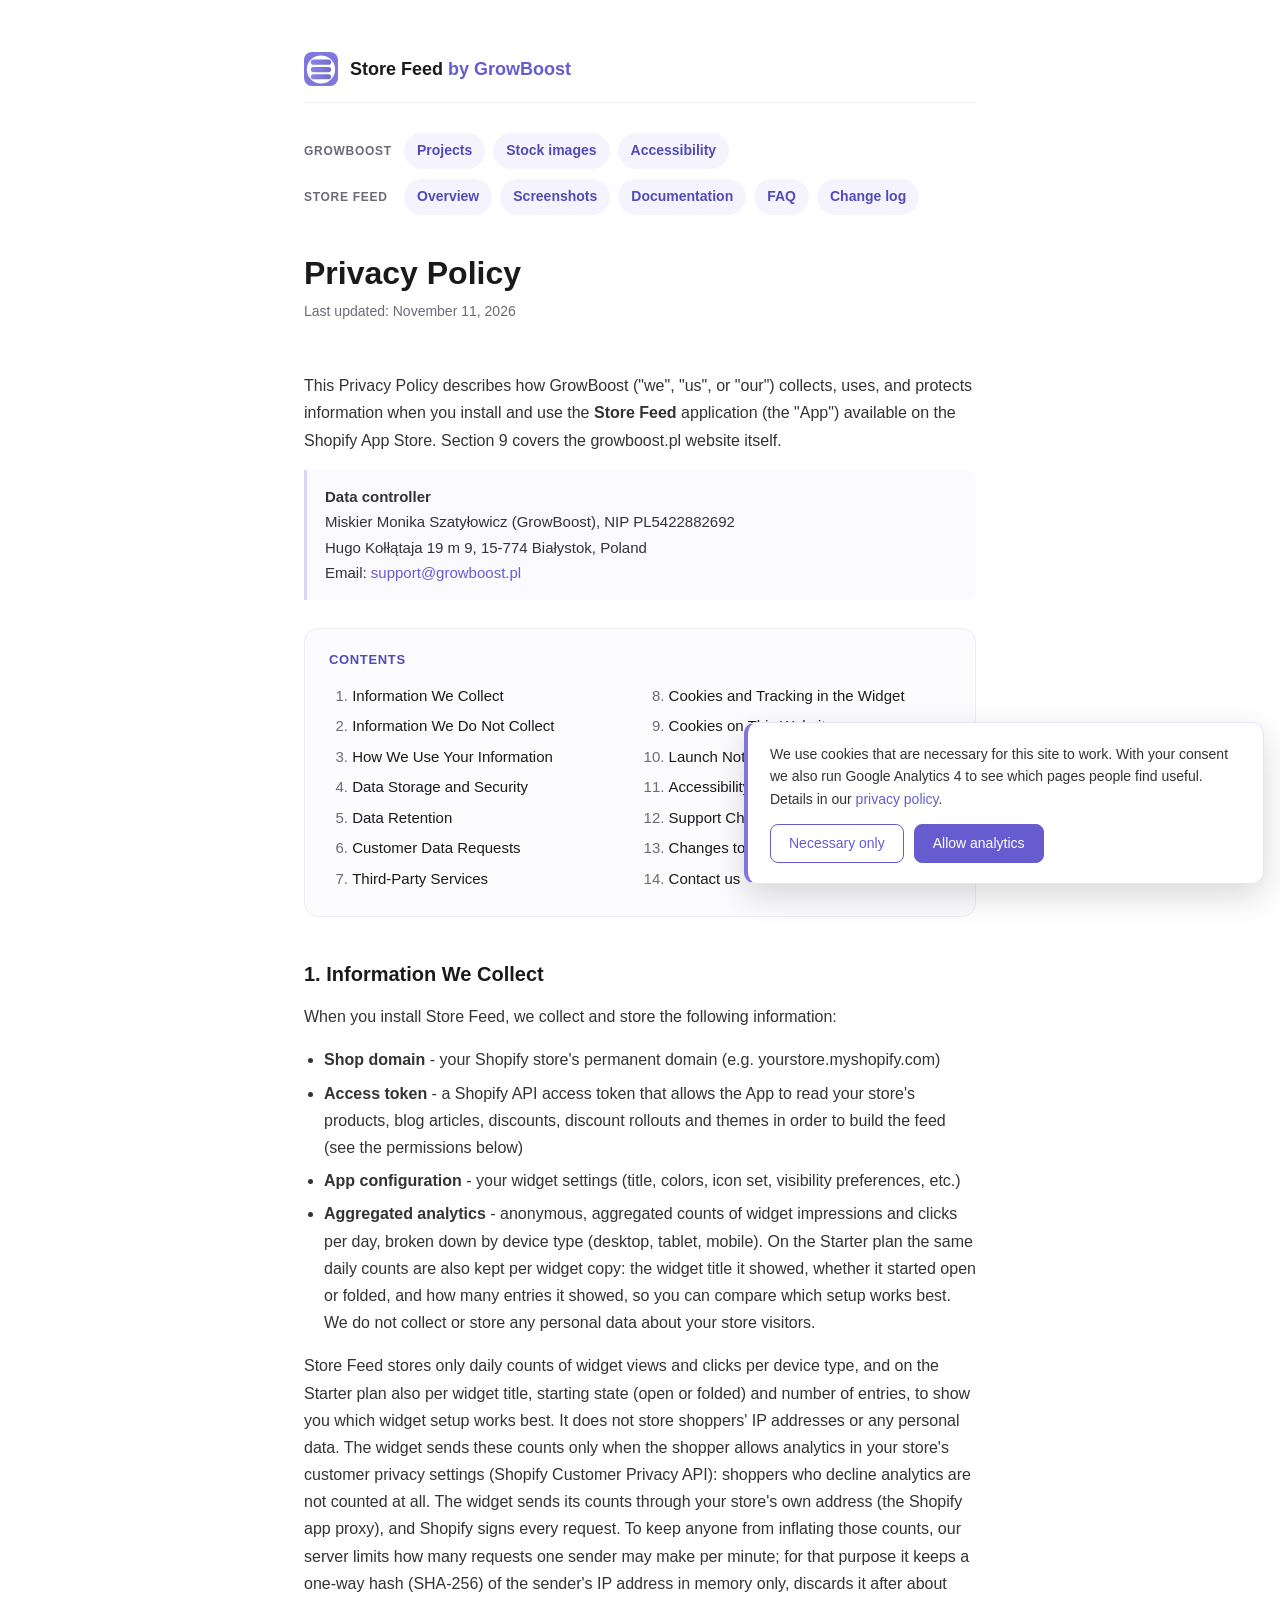
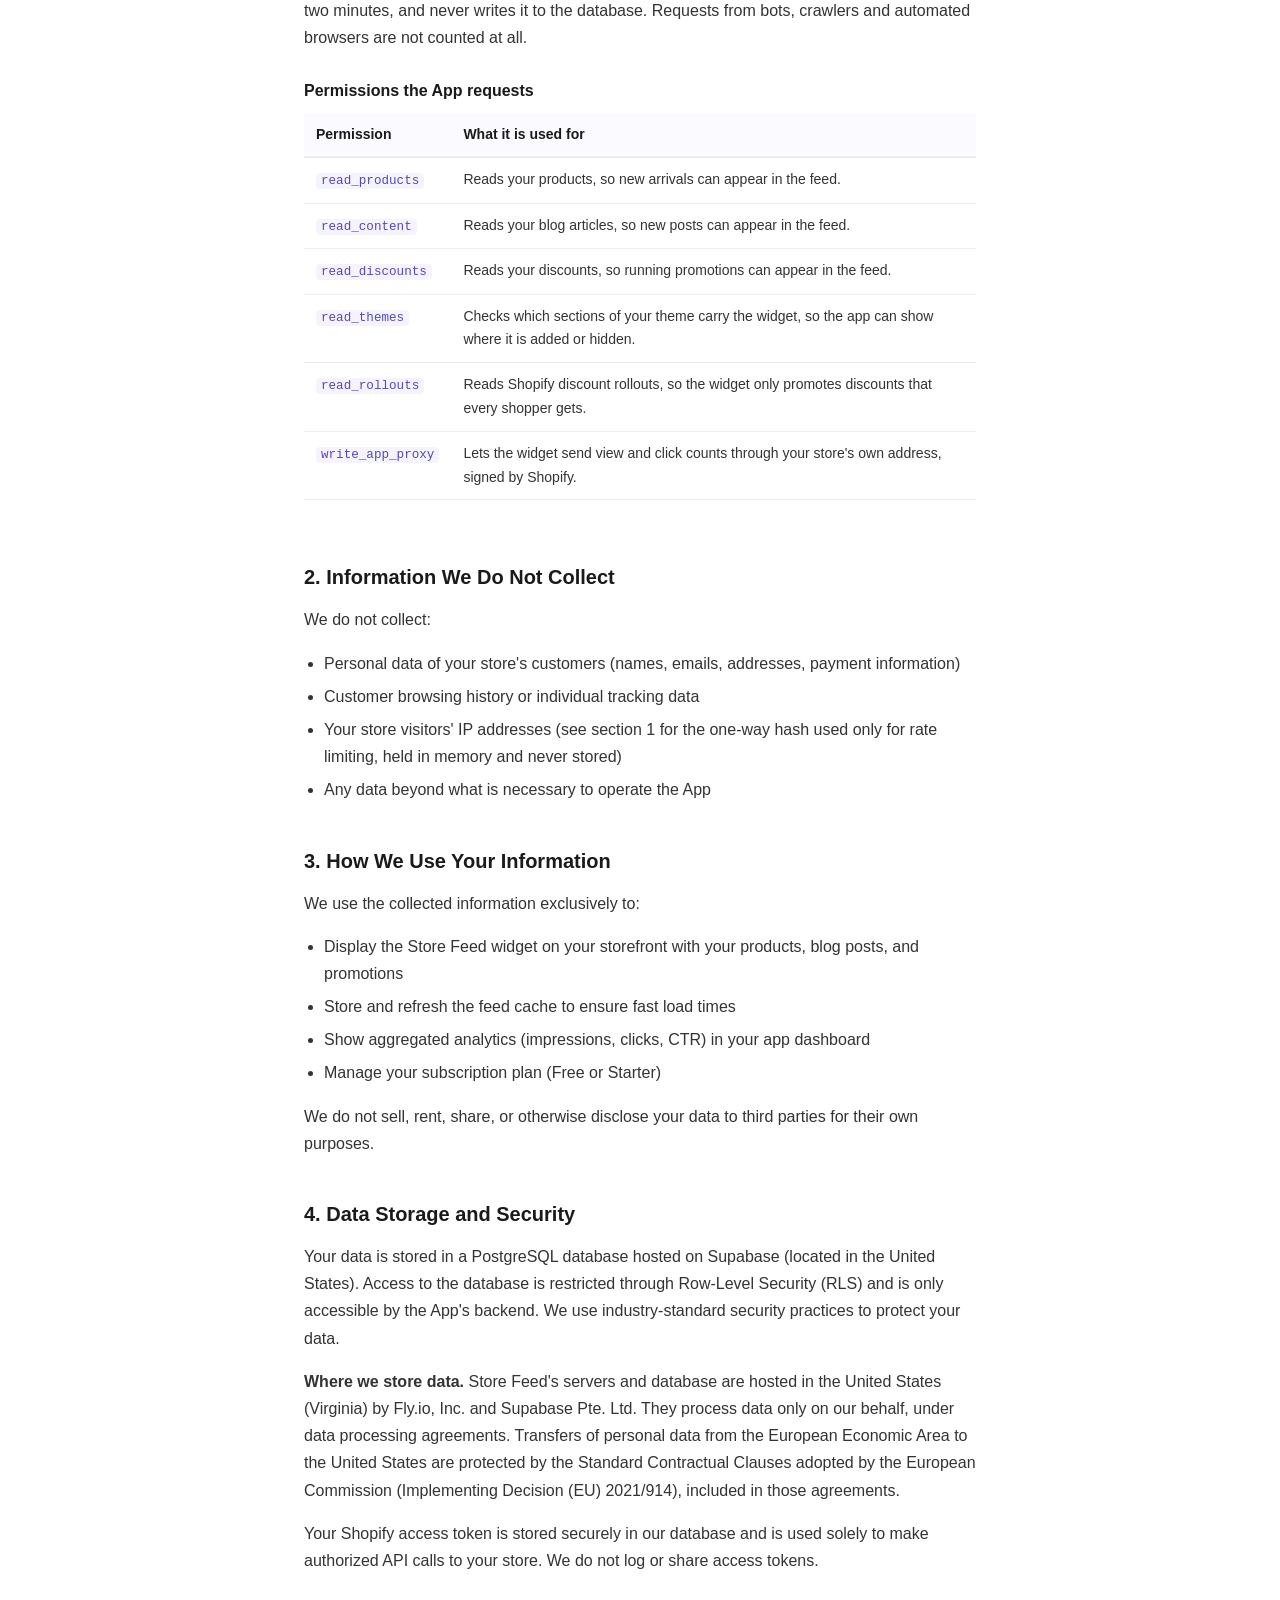
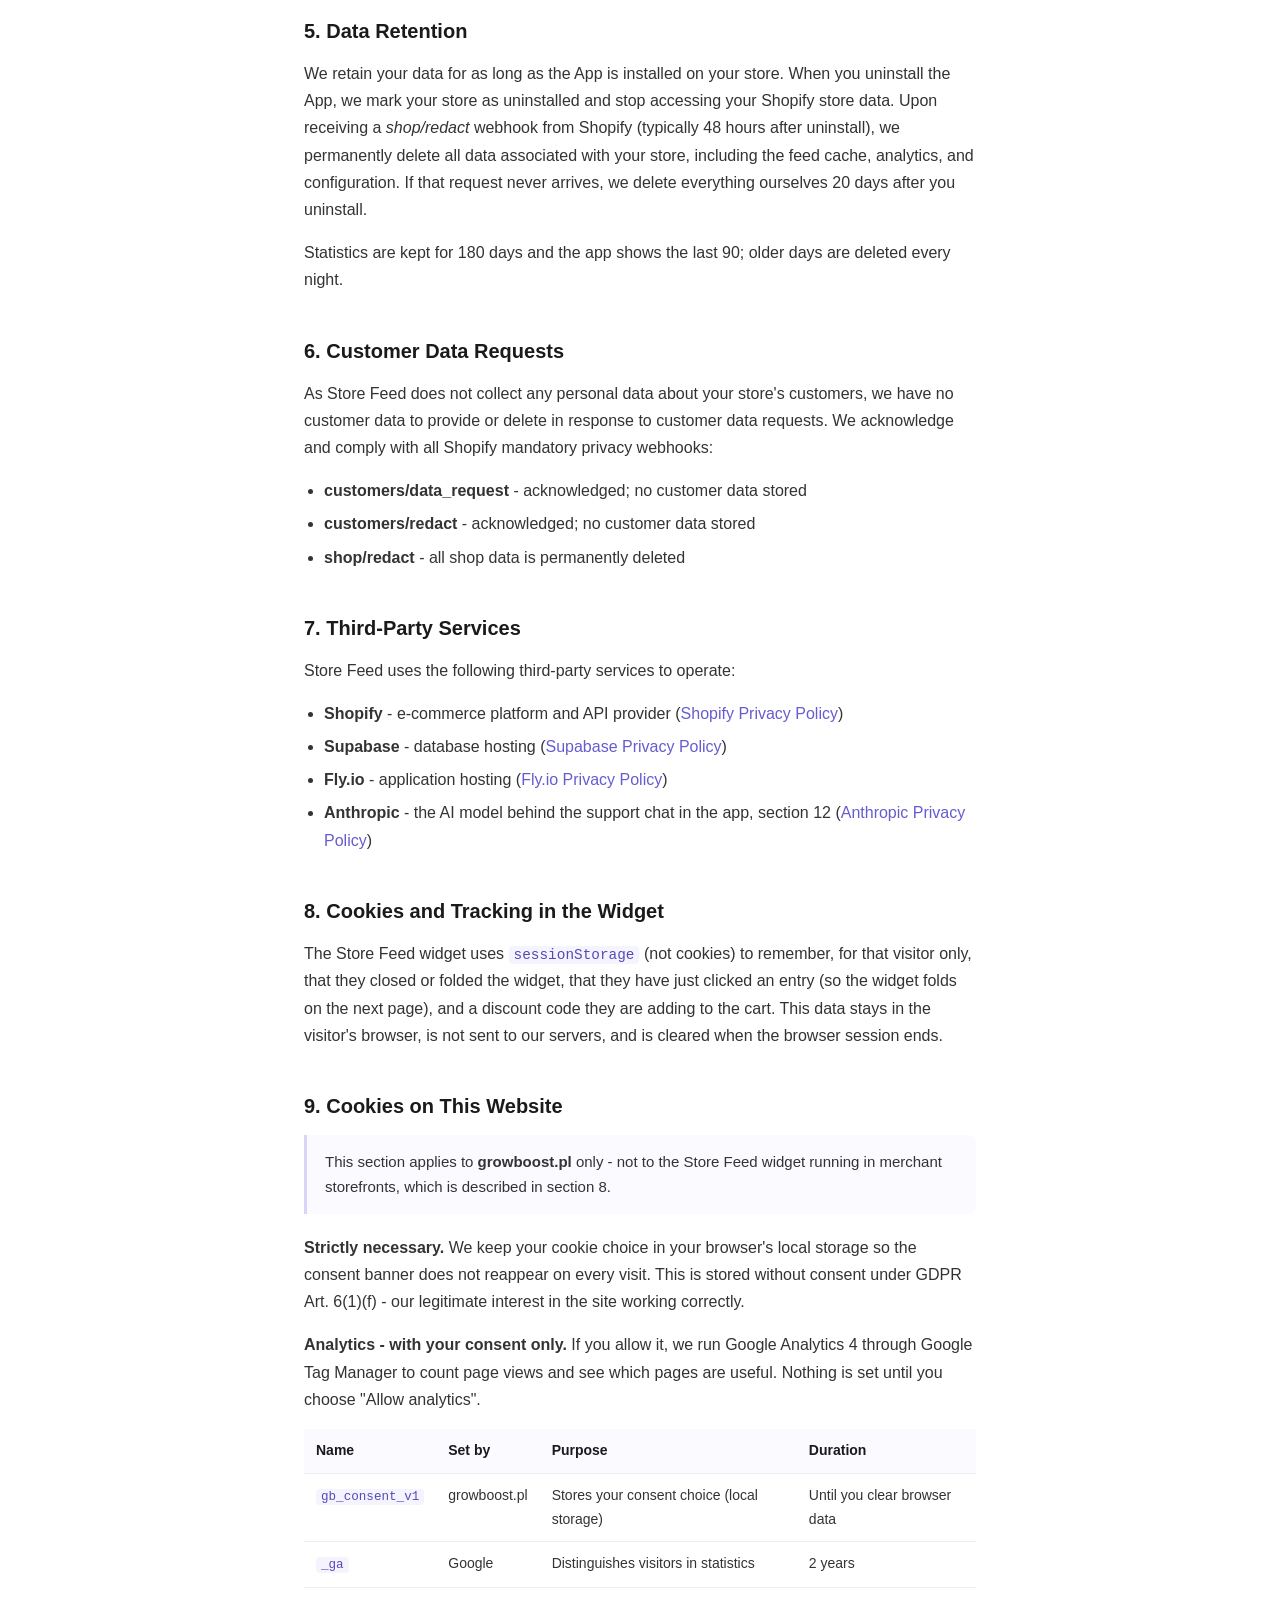
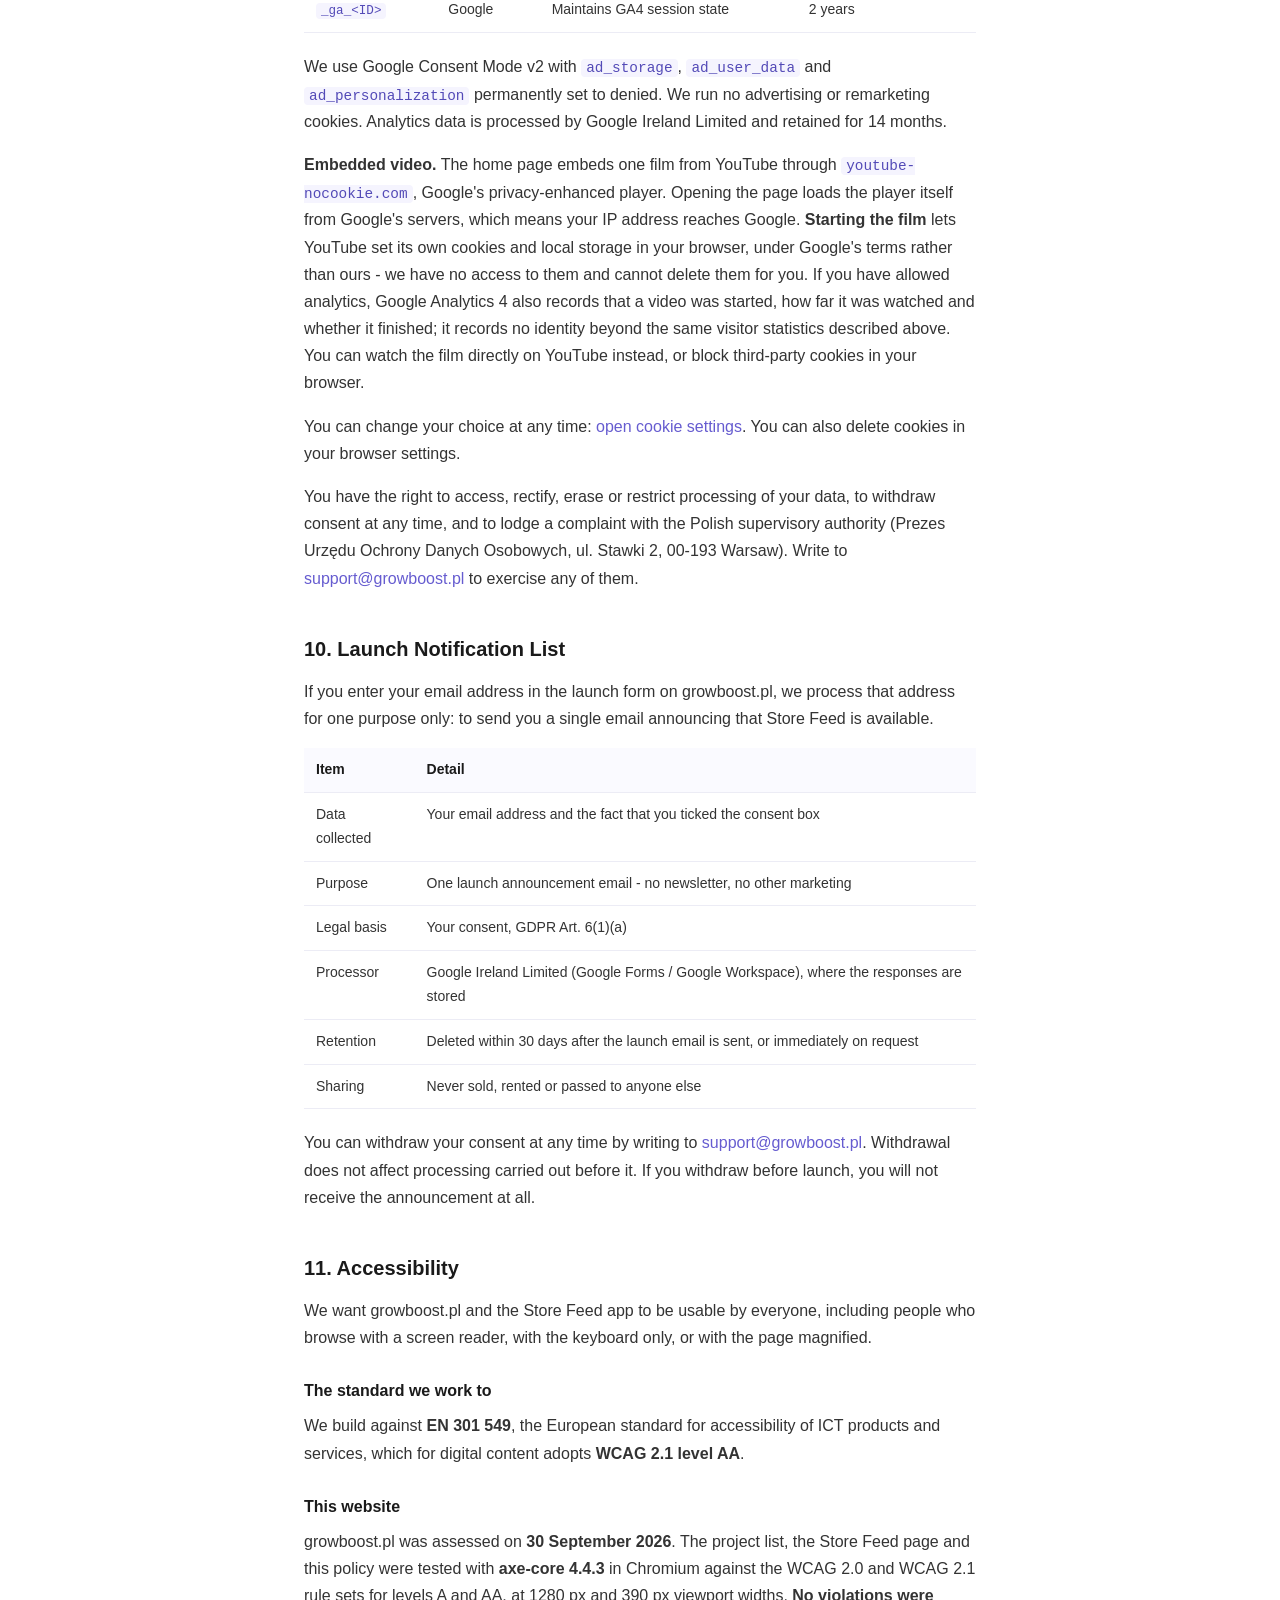
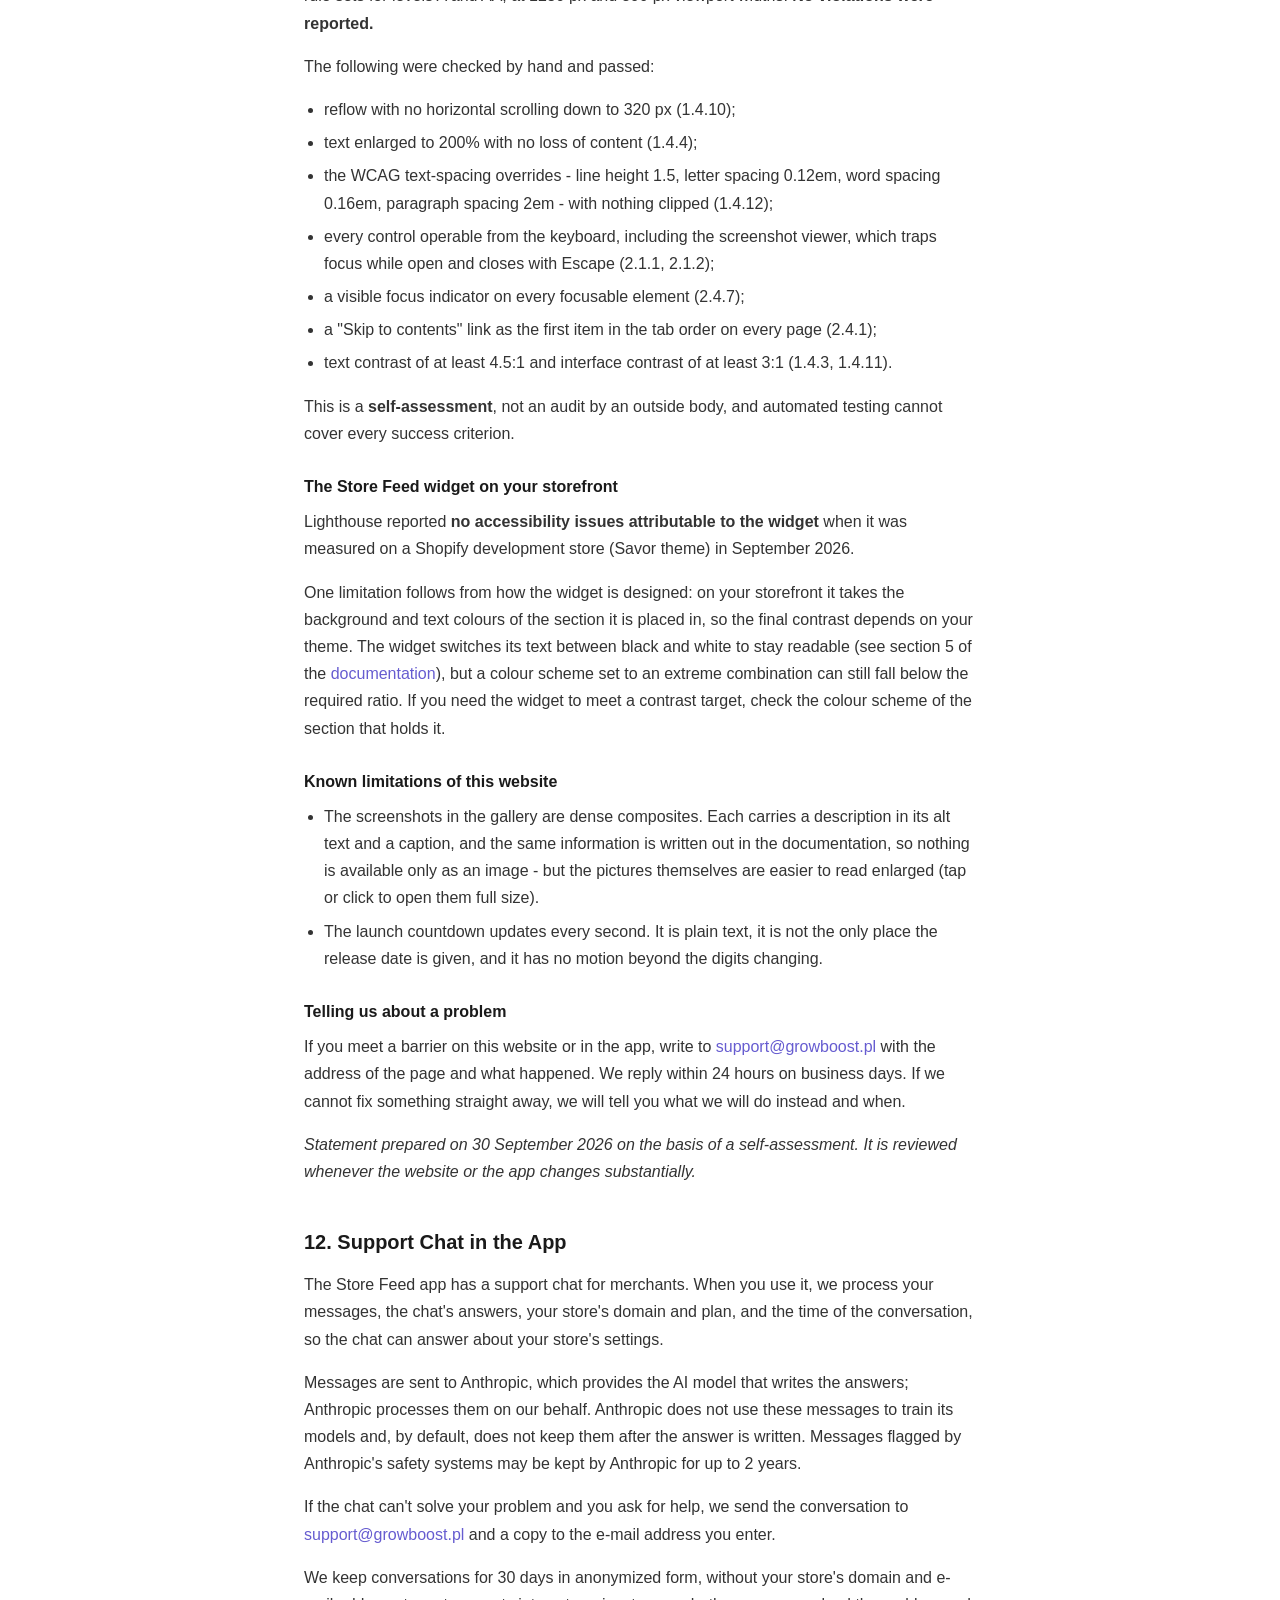
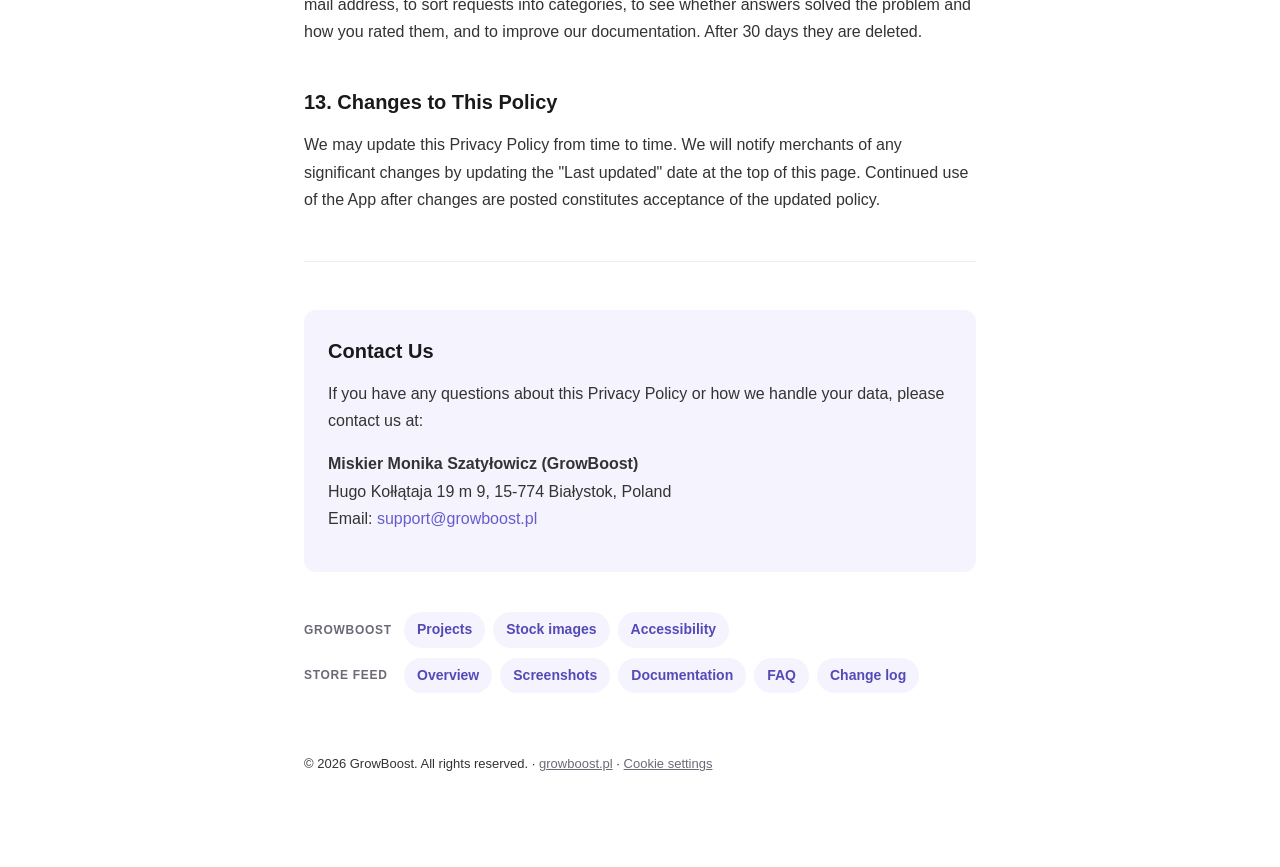
==== privacy-policy/index.html @ 71ad14be "Pomoc i FAQ z 11.11; sekcja o czacie w polityce (kotwica #support-chat) Dokumentacja (#doc i store-f" ====
<!DOCTYPE html>
<html lang="en">
<head>
  <meta charset="UTF-8">
  <meta name="viewport" content="width=device-width, initial-scale=1.0">
  <title>Privacy Policy - Store Feed by GrowBoost</title>
  <meta name="description" content="How the Store Feed Shopify app and growboost.pl handle data: what is collected, what is not, retention, cookies - plus our accessibility statement.">
  <link rel="canonical" href="https://growboost.pl/privacy-policy/">
  <meta name="robots" content="index, follow">

  <meta property="og:type" content="article">
  <meta property="og:site_name" content="GrowBoost">
  <meta property="og:locale" content="en_GB">
  <meta property="og:url" content="https://growboost.pl/privacy-policy/">
  <meta property="og:title" content="Privacy Policy - Store Feed by GrowBoost">
  <meta property="og:description" content="What the Store Feed app reads from your store, what it never collects, how long anything is kept - and how we work on accessibility.">
  <meta property="og:image" content="https://growboost.pl/assets/store-feed-icon-v2.png">
  <meta property="og:image:width" content="1200">
  <meta property="og:image:height" content="1200">
  <meta property="og:image:alt" content="Store Feed app icon">
  <meta name="twitter:card" content="summary">

  <link rel="preconnect" href="https://www.googletagmanager.com" crossorigin>
  <link rel="dns-prefetch" href="https://www.googletagmanager.com">
  <meta name="theme-color" content="#7F77DD">
  <link rel="icon" href="/favicon.ico?v=20261029b" sizes="any">
  <link rel="icon" type="image/png" sizes="64x64" href="/assets/favicon-64-v2.png">
  <link rel="apple-touch-icon" href="/assets/apple-touch-icon-v2.png">
  <link rel="stylesheet" href="/assets/consent.css?v=20261029b">
  <script src="/assets/consent.js?v=20261029b"></script>
<script src="/assets/mail.js?v=20261029b" defer></script>
  <link rel="stylesheet" href="/assets/site.css?v=20261029b">

<script type="application/ld+json">
{
  "@context": "https://schema.org",
  "@type": "ItemList",
  "name": "Privacy Policy - contents",
  "itemListOrder": "https://schema.org/ItemListOrderAscending",
  "numberOfItems": 13,
  "itemListElement": [
    { "@type": "ListItem", "position": 1, "name": "1. Information We Collect", "url": "https://growboost.pl/privacy-policy/#p1" },
    { "@type": "ListItem", "position": 2, "name": "2. Information We Do Not Collect", "url": "https://growboost.pl/privacy-policy/#p2" },
    { "@type": "ListItem", "position": 3, "name": "3. How We Use Your Information", "url": "https://growboost.pl/privacy-policy/#p3" },
    { "@type": "ListItem", "position": 4, "name": "4. Data Storage and Security", "url": "https://growboost.pl/privacy-policy/#p4" },
    { "@type": "ListItem", "position": 5, "name": "5. Data Retention", "url": "https://growboost.pl/privacy-policy/#p5" },
    { "@type": "ListItem", "position": 6, "name": "6. Customer Data Requests", "url": "https://growboost.pl/privacy-policy/#p6" },
    { "@type": "ListItem", "position": 7, "name": "7. Third-Party Services", "url": "https://growboost.pl/privacy-policy/#p7" },
    { "@type": "ListItem", "position": 8, "name": "8. Cookies and Tracking in the Widget", "url": "https://growboost.pl/privacy-policy/#p8" },
    { "@type": "ListItem", "position": 9, "name": "9. Cookies on This Website", "url": "https://growboost.pl/privacy-policy/#p9" },
    { "@type": "ListItem", "position": 10, "name": "10. Launch Notification List", "url": "https://growboost.pl/privacy-policy/#p10" },
    { "@type": "ListItem", "position": 11, "name": "11. Accessibility", "url": "https://growboost.pl/privacy-policy/#p11" },
    { "@type": "ListItem", "position": 12, "name": "12. Support Chat in the App", "url": "https://growboost.pl/privacy-policy/#support-chat" },
    { "@type": "ListItem", "position": 13, "name": "13. Changes to This Policy", "url": "https://growboost.pl/privacy-policy/#p13" }
  ]
}
</script>

<script type="application/ld+json">
{
  "@context": "https://schema.org",
  "@type": "BreadcrumbList",
  "itemListElement": [
    { "@type": "ListItem", "position": 1, "name": "Projects", "item": "https://growboost.pl/" },
    { "@type": "ListItem", "position": 2, "name": "Privacy Policy", "item": "https://growboost.pl/privacy-policy/" }
  ]
}
</script>

<script type="application/ld+json">
{
  "@context": "https://schema.org",
  "@type": "WebPage",
  "name": "Privacy Policy - Store Feed by GrowBoost",
  "url": "https://growboost.pl/privacy-policy/",
  "inLanguage": "en",
  "datePublished": "2026-08-17",
  "dateModified": "2026-10-09",
  "isPartOf": { "@type": "WebSite", "name": "GrowBoost", "url": "https://growboost.pl/" },
  "publisher": { "@type": "Organization", "name": "GrowBoost", "url": "https://growboost.pl/" }
}
</script>
</head>
<body>
<noscript><iframe src="https://www.googletagmanager.com/ns.html?id=GTM-WVR58V76"
height="0" width="0" style="display:none;visibility:hidden"></iframe></noscript>

  <a class="skip" href="#ptoc-h">Skip to contents</a>

  <main class="container" id="main">

    <header class="pagehead">
        <a class="logo" href="/">
          <svg class="logo-mark" viewBox="0 0 48 48" width="34" height="34" aria-hidden="true" focusable="false"><defs><linearGradient id="sfg" x1="0" y1="0" x2="1" y2="0"><stop offset="0" stop-color="#8A82ED"/><stop offset="1" stop-color="#746CC6"/></linearGradient></defs><rect width="48" height="48" rx="3.24" fill="#7F77DD"/><circle cx="24" cy="24.72" r="19.92" fill="#fff"/><rect x="9.72" y="10.76" width="28.56" height="7.36" rx="3.68" fill="url(#sfg)"/><rect x="9.72" y="21.04" width="28.56" height="7.4" rx="3.7" fill="url(#sfg)"/><rect x="9.72" y="31.24" width="28.56" height="7.4" rx="3.7" fill="url(#sfg)"/></svg>
          <span class="logo-name">Store Feed <span>by GrowBoost</span></span>
        </a>
    </header>

    <nav class="sitenav" aria-label="Site">
      <div class="sitenav__group">
        <span class="sitenav__label" id="nav-gb">GrowBoost</span>
        <ul aria-labelledby="nav-gb">
          <li><a href="/">Projects</a></li>
          <li><a href="/#stock">Stock images</a></li>
          <li><a href="#p11">Accessibility</a></li>
        </ul>
      </div>
      <div class="sitenav__group">
        <span class="sitenav__label" id="nav-sf">Store Feed</span>
        <ul aria-labelledby="nav-sf">
          <li><a href="/store-feed-what-s-new-app/">Overview</a></li>
          <li><a href="/store-feed-what-s-new-app/#screens">Screenshots</a></li>
          <li><a href="/store-feed-what-s-new-app/#doc">Documentation</a></li>
          <li><a href="/store-feed-what-s-new-app/#faq">FAQ</a></li>
          <li><a href="/store-feed-what-s-new-app/#changelog">Change log</a></li>
        </ul>
      </div>
    </nav>

    <h1>Privacy Policy</h1>
    <p class="updated">Last updated: November 11, 2026</p>

    <p>
      This Privacy Policy describes how GrowBoost ("we", "us", or "our") collects, uses, and
      protects information when you install and use the <strong>Store Feed</strong> application
      (the "App") available on the Shopify App Store. Section 9 covers the growboost.pl website
      itself.
    </p>

    <div class="note" id="controller">
      <p>
        <strong>Data controller</strong><br>
        Miskier Monika Szaty&#322;owicz (GrowBoost), NIP PL5422882692<br>
        Hugo Ko&#322;&#322;&#261;taja 19 m 9, 15-774 Bia&#322;ystok, Poland<br>
        Email: <a class="mail" data-u="fhccbeg" data-d="tebjobbfg.cy">support (at) growboost.pl</a>
      </p>
    </div>


    <nav class="toc toc--cols" aria-labelledby="ptoc-h">
      <h2 class="toc__h" id="ptoc-h">Contents</h2>
      <ol>
      <li><a href="#p1">Information We Collect</a></li>
      <li><a href="#p2">Information We Do Not Collect</a></li>
      <li><a href="#p3">How We Use Your Information</a></li>
      <li><a href="#p4">Data Storage and Security</a></li>
      <li><a href="#p5">Data Retention</a></li>
      <li><a href="#p6">Customer Data Requests</a></li>
      <li><a href="#p7">Third-Party Services</a></li>
      <li><a href="#p8">Cookies and Tracking in the Widget</a></li>
      <li><a href="#p9">Cookies on This Website</a></li>
      <li><a href="#p10">Launch Notification List</a></li>
      <li><a href="#p11">Accessibility</a></li>
      <li><a href="#support-chat">Support Chat in the App</a></li>
      <li><a href="#p13">Changes to This Policy</a></li>
        <li><a href="#pcontact">Contact us</a></li>
      </ol>
    </nav>

    <h2 id="p1">1. Information We Collect</h2>
    <p>When you install Store Feed, we collect and store the following information:</p>
    <ul>
      <li><strong>Shop domain</strong> - your Shopify store's permanent domain (e.g. yourstore.myshopify.com)</li>
      <li><strong>Access token</strong> - a Shopify API access token that allows the App to read your store's products, blog articles, discounts, discount rollouts and themes in order to build the feed (see the permissions below)</li>
      <li><strong>App configuration</strong> - your widget settings (title, colors, icon set, visibility preferences, etc.)</li>
      <li><strong>Aggregated analytics</strong> - anonymous, aggregated counts of widget impressions and clicks per day, broken down by device type (desktop, tablet, mobile). On the Starter plan the same daily counts are also kept per widget copy: the widget title it showed, whether it started open or folded, and how many entries it showed, so you can compare which setup works best. We do not collect or store any personal data about your store visitors.</li>
    </ul>

    <p>
      Store Feed stores only daily counts of widget views and clicks per device type, and on the
      Starter plan also per widget title, starting state (open or folded) and number of entries, to
      show you which widget setup works best. It does not
      store shoppers' IP addresses or any personal data. The widget sends these counts only when the
      shopper allows analytics in your store's customer privacy settings (Shopify Customer Privacy
      API): shoppers who decline analytics are not counted at all. The widget sends its counts through your
      store's own address (the Shopify app proxy), and Shopify signs every request. To keep anyone
      from inflating those counts, our server limits how many requests one sender may make per
      minute; for that purpose it keeps a one-way hash (SHA-256) of the sender's IP address in
      memory only, discards it after about two minutes, and never writes it to the database.
      Requests from bots, crawlers and automated browsers are not counted at all.
    </p>

    <h3>Permissions the App requests</h3>
    <div class="tblwrap" role="region" aria-labelledby="perm-h" tabindex="0">
    <table class="tbl tbl--prose">
      <caption id="perm-h" class="sr-only">Shopify permissions requested by Store Feed and what each one is used for</caption>
      <thead>
        <tr><th scope="col">Permission</th><th scope="col">What it is used for</th></tr>
      </thead>
      <tbody>
        <tr><td><code>read_products</code></td><td>Reads your products, so new arrivals can appear in the feed.</td></tr>
        <tr><td><code>read_content</code></td><td>Reads your blog articles, so new posts can appear in the feed.</td></tr>
        <tr><td><code>read_discounts</code></td><td>Reads your discounts, so running promotions can appear in the feed.</td></tr>
        <tr><td><code>read_themes</code></td><td>Checks which sections of your theme carry the widget, so the app can show where it is added or hidden.</td></tr>
        <tr><td><code>read_rollouts</code></td><td>Reads Shopify discount rollouts, so the widget only promotes discounts that every shopper gets.</td></tr>
        <tr><td><code>write_app_proxy</code></td><td>Lets the widget send view and click counts through your store's own address, signed by Shopify.</td></tr>
      </tbody>
    </table>
    </div>

    <h2 id="p2">2. Information We Do Not Collect</h2>
    <p>We do not collect:</p>
    <ul>
      <li>Personal data of your store's customers (names, emails, addresses, payment information)</li>
      <li>Customer browsing history or individual tracking data</li>
      <li>Your store visitors' IP addresses (see section 1 for the one-way hash used only for rate limiting, held in memory and never stored)</li>
      <li>Any data beyond what is necessary to operate the App</li>
    </ul>

    <h2 id="p3">3. How We Use Your Information</h2>
    <p>We use the collected information exclusively to:</p>
    <ul>
      <li>Display the Store Feed widget on your storefront with your products, blog posts, and promotions</li>
      <li>Store and refresh the feed cache to ensure fast load times</li>
      <li>Show aggregated analytics (impressions, clicks, CTR) in your app dashboard</li>
      <li>Manage your subscription plan (Free or Starter)</li>
    </ul>
    <p>We do not sell, rent, share, or otherwise disclose your data to third parties for their own purposes.</p>

    <h2 id="p4">4. Data Storage and Security</h2>
    <p>
      Your data is stored in a PostgreSQL database hosted on Supabase (located in the United States).
      Access to the database is restricted through Row-Level Security (RLS) and is only accessible
      by the App's backend. We use industry-standard security practices to protect your data.
    </p>
    <p>
      <strong>Where we store data.</strong> Store Feed's servers and database are hosted in the
      United States (Virginia) by Fly.io, Inc. and Supabase Pte. Ltd. They process data only on our
      behalf, under data processing agreements. Transfers of personal data from the European
      Economic Area to the United States are protected by the Standard Contractual Clauses adopted
      by the European Commission (Implementing Decision (EU) 2021/914), included in those agreements.
    </p>
    <p>
      Your Shopify access token is stored securely in our database and is used solely to make
      authorized API calls to your store. We do not log or share access tokens.
    </p>

    <h2 id="p5">5. Data Retention</h2>
    <p>
      We retain your data for as long as the App is installed on your store. When you uninstall
      the App, we mark your store as uninstalled and stop accessing your Shopify store data.
      Upon receiving a <em>shop/redact</em> webhook from Shopify (typically 48 hours after
      uninstall), we permanently delete all data associated with your store, including the
      feed cache, analytics, and configuration. If that request never arrives, we delete
      everything ourselves 20 days after you uninstall.
    </p>
    <p>
      Statistics are kept for 180 days and the app shows the last 90; older days are deleted
      every night.
    </p>

    <h2 id="p6">6. Customer Data Requests</h2>
    <p>
      As Store Feed does not collect any personal data about your store's customers, we have
      no customer data to provide or delete in response to customer data requests. We acknowledge
      and comply with all Shopify mandatory privacy webhooks:
    </p>
    <ul>
      <li><strong>customers/data_request</strong> - acknowledged; no customer data stored</li>
      <li><strong>customers/redact</strong> - acknowledged; no customer data stored</li>
      <li><strong>shop/redact</strong> - all shop data is permanently deleted</li>
    </ul>

    <h2 id="p7">7. Third-Party Services</h2>
    <p>Store Feed uses the following third-party services to operate:</p>
    <ul>
      <li><strong>Shopify</strong> - e-commerce platform and API provider (<a href="https://www.shopify.com/legal/privacy" target="_blank" rel="noopener">Shopify Privacy Policy<span class="sr-only"> (opens in a new tab)</span></a>)</li>
      <li><strong>Supabase</strong> - database hosting (<a href="https://supabase.com/privacy" target="_blank" rel="noopener">Supabase Privacy Policy<span class="sr-only"> (opens in a new tab)</span></a>)</li>
      <li><strong>Fly.io</strong> - application hosting (<a href="https://fly.io/legal/privacy-policy/" target="_blank" rel="noopener">Fly.io Privacy Policy<span class="sr-only"> (opens in a new tab)</span></a>)</li>
      <li><strong>Anthropic</strong> - the AI model behind the support chat in the app, section 12 (<a href="https://www.anthropic.com/legal/privacy" target="_blank" rel="noopener">Anthropic Privacy Policy<span class="sr-only"> (opens in a new tab)</span></a>)</li>
    </ul>

    <h2 id="p8">8. Cookies and Tracking in the Widget</h2>
    <p>
      The Store Feed widget uses <code>sessionStorage</code> (not cookies) to remember, for that
      visitor only, that they closed or folded the widget, that they have just clicked an entry
      (so the widget folds on the next page), and a discount code they are adding to the cart.
      This data stays in the visitor's browser, is not sent to our servers, and is cleared when
      the browser session ends.
    </p>

    <h2 id="p9">9. Cookies on This Website</h2>
    <div class="note">
      <p>This section applies to <strong>growboost.pl</strong> only - not to the Store Feed widget running in merchant storefronts, which is described in section 8.</p>
    </div>

    <p>
      <strong>Strictly necessary.</strong> We keep your cookie choice in your browser's local
      storage so the consent banner does not reappear on every visit. This is stored without
      consent under GDPR Art. 6(1)(f) - our legitimate interest in the site working correctly.
    </p>
    <p>
      <strong>Analytics - with your consent only.</strong> If you allow it, we run Google
      Analytics 4 through Google Tag Manager to count page views and see which pages are useful.
      Nothing is set until you choose "Allow analytics".
    </p>

    <table>
      <thead>
        <tr><th>Name</th><th>Set by</th><th>Purpose</th><th>Duration</th></tr>
      </thead>
      <tbody>
        <tr><td><code>gb_consent_v1</code></td><td>growboost.pl</td><td>Stores your consent choice (local storage)</td><td>Until you clear browser data</td></tr>
        <tr><td><code>_ga</code></td><td>Google</td><td>Distinguishes visitors in statistics</td><td>2 years</td></tr>
        <tr><td><code>_ga_&lt;ID&gt;</code></td><td>Google</td><td>Maintains GA4 session state</td><td>2 years</td></tr>
      </tbody>
    </table>

    <p>
      We use Google Consent Mode v2 with <code>ad_storage</code>, <code>ad_user_data</code> and
      <code>ad_personalization</code> permanently set to denied. We run no advertising or
      remarketing cookies. Analytics data is processed by Google Ireland Limited and retained
      for 14 months.
    </p>
    <p>
      <strong>Embedded video.</strong> The home page embeds one film from YouTube through
      <code>youtube-nocookie.com</code>, Google's privacy-enhanced player. Opening the page
      loads the player itself from Google's servers, which means your IP address reaches
      Google. <strong>Starting the film</strong> lets YouTube set its own cookies and local
      storage in your browser, under Google's terms rather than ours - we have no access to
      them and cannot delete them for you. If you have allowed analytics, Google Analytics 4
      also records that a video was started, how far it was watched and whether it finished;
      it records no identity beyond the same visitor statistics described above. You can watch
      the film directly on YouTube instead, or block third-party cookies in your browser.
    </p>

    <p>
      You can change your choice at any time:
      <a href="#" data-gb-consent-open>open cookie settings</a>. You can also delete cookies in
      your browser settings.
    </p>
    <p>
      You have the right to access, rectify, erase or restrict processing of your data, to
      withdraw consent at any time, and to lodge a complaint with the Polish supervisory
      authority (Prezes Urzędu Ochrony Danych Osobowych, ul. Stawki 2, 00-193 Warsaw).
      Write to <a class="mail" data-u="fhccbeg" data-d="tebjobbfg.cy">support (at) growboost.pl</a> to exercise any of them.
    </p>

    <h2 id="p10">10. Launch Notification List</h2>
    <p>
      If you enter your email address in the launch form on growboost.pl, we process that address
      for one purpose only: to send you a single email announcing that Store Feed is available.
    </p>

    <table>
      <thead>
        <tr><th>Item</th><th>Detail</th></tr>
      </thead>
      <tbody>
        <tr><td>Data collected</td><td>Your email address and the fact that you ticked the consent box</td></tr>
        <tr><td>Purpose</td><td>One launch announcement email - no newsletter, no other marketing</td></tr>
        <tr><td>Legal basis</td><td>Your consent, GDPR Art. 6(1)(a)</td></tr>
        <tr><td>Processor</td><td>Google Ireland Limited (Google Forms / Google Workspace), where the responses are stored</td></tr>
        <tr><td>Retention</td><td>Deleted within 30 days after the launch email is sent, or immediately on request</td></tr>
        <tr><td>Sharing</td><td>Never sold, rented or passed to anyone else</td></tr>
      </tbody>
    </table>

    <p>
      You can withdraw your consent at any time by writing to
      <a class="mail" data-u="fhccbeg" data-d="tebjobbfg.cy">support (at) growboost.pl</a>. Withdrawal does not affect
      processing carried out before it. If you withdraw before launch, you will not receive the
      announcement at all.
    </p>

    <h2 id="p11">11. Accessibility</h2>
    <p>
      We want growboost.pl and the Store Feed app to be usable by everyone, including people
      who browse with a screen reader, with the keyboard only, or with the page magnified.
    </p>

    <h3>The standard we work to</h3>
    <p>
      We build against <strong>EN 301 549</strong>, the European standard for accessibility of
      ICT products and services, which for digital content adopts <strong>WCAG 2.1 level AA</strong>.
    </p>

    <h3>This website</h3>
    <p>
      growboost.pl was assessed on <strong>30 September 2026</strong>. The project list, the Store
      Feed page and this policy were tested with <strong>axe-core 4.4.3</strong> in Chromium against
      the WCAG 2.0 and WCAG 2.1 rule sets for levels A and AA, at 1280&nbsp;px and 390&nbsp;px
      viewport widths. <strong>No violations were reported.</strong>
    </p>
    <p>The following were checked by hand and passed:</p>
    <ul>
      <li>reflow with no horizontal scrolling down to 320&nbsp;px (1.4.10);</li>
      <li>text enlarged to 200% with no loss of content (1.4.4);</li>
      <li>the WCAG text-spacing overrides - line height 1.5, letter spacing 0.12em, word spacing
        0.16em, paragraph spacing 2em - with nothing clipped (1.4.12);</li>
      <li>every control operable from the keyboard, including the screenshot viewer, which traps
        focus while open and closes with Escape (2.1.1, 2.1.2);</li>
      <li>a visible focus indicator on every focusable element (2.4.7);</li>
      <li>a "Skip to contents" link as the first item in the tab order on every page (2.4.1);</li>
      <li>text contrast of at least 4.5:1 and interface contrast of at least 3:1 (1.4.3, 1.4.11).</li>
    </ul>
    <p>
      This is a <strong>self-assessment</strong>, not an audit by an outside body, and automated
      testing cannot cover every success criterion.
    </p>

    <h3>The Store Feed widget on your storefront</h3>
    <p>
      Lighthouse reported <strong>no accessibility issues attributable to the widget</strong> when
      it was measured on a Shopify development store (Savor theme) in September 2026.
    </p>
    <p>
      One limitation follows from how the widget is designed: on your storefront it takes the
      background and text colours of the section it is placed in, so the final contrast depends on
      your theme. The widget switches its text between black and white to stay readable
      (see section 5 of the <a href="/store-feed-what-s-new-app/#s5">documentation</a>), but a
      colour scheme set to an extreme combination can still fall below the required ratio. If you
      need the widget to meet a contrast target, check the colour scheme of the section that holds
      it.
    </p>

    <h3>Known limitations of this website</h3>
    <ul>
      <li>The screenshots in the gallery are dense composites. Each carries a description in its
        alt text and a caption, and the same information is written out in the documentation, so
        nothing is available only as an image - but the pictures themselves are easier to read
        enlarged (tap or click to open them full size).</li>
      <li>The launch countdown updates every second. It is plain text, it is not the only place the
        release date is given, and it has no motion beyond the digits changing.</li>
    </ul>

    <h3>Telling us about a problem</h3>
    <p>
      If you meet a barrier on this website or in the app, write to
      <a class="mail" data-u="fhccbeg" data-d="tebjobbfg.cy">support (at) growboost.pl</a> with the address of the page
      and what happened. We reply within 24 hours on business days. If we cannot fix something
      straight away, we will tell you what we will do instead and when.
    </p>
    <p>
      <em>Statement prepared on 30 September 2026 on the basis of a self-assessment. It is reviewed
      whenever the website or the app changes substantially.</em>
    </p>

    <h2 id="support-chat">12. Support Chat in the App</h2>
    <p>
      The Store Feed app has a support chat for merchants. When you use it, we process your
      messages, the chat's answers, your store's domain and plan, and the time of the
      conversation, so the chat can answer about your store's settings.
    </p>
    <p>
      Messages are sent to Anthropic, which provides the AI model that writes the answers;
      Anthropic processes them on our behalf. Anthropic does not use these messages to train
      its models and, by default, does not keep them after the answer is written. Messages
      flagged by Anthropic's safety systems may be kept by Anthropic for up to 2 years.
    </p>
    <p>
      If the chat can't solve your problem and you ask for help, we send the conversation to
      <a class="mail" data-u="fhccbeg" data-d="tebjobbfg.cy">support (at) growboost.pl</a> and a
      copy to the e-mail address you enter.
    </p>
    <p>
      We keep conversations for 30 days in anonymized form, without your store's domain and
      e-mail address, to sort requests into categories, to see whether answers solved the
      problem and how you rated them, and to improve our documentation. After 30 days they are
      deleted.
    </p>

    <h2 id="p13">13. Changes to This Policy</h2>
    <p>
      We may update this Privacy Policy from time to time. We will notify merchants of any
      significant changes by updating the "Last updated" date at the top of this page.
      Continued use of the App after changes are posted constitutes acceptance of the
      updated policy.
    </p>

    <hr class="divider">

    <div class="contact-box">
      <h2 id="pcontact">Contact Us</h2>
      <p>
        If you have any questions about this Privacy Policy or how we handle your data,
        please contact us at:
      </p>
      <p>
        <strong>Miskier Monika Szaty&#322;owicz (GrowBoost)</strong><br>
        Hugo Ko&#322;&#322;&#261;taja 19 m 9, 15-774 Bia&#322;ystok, Poland<br>
        Email: <a class="mail" data-u="fhccbeg" data-d="tebjobbfg.cy">support (at) growboost.pl</a>
      </p>
    </div>

    <nav class="sitenav sitenav--bottom" aria-label="Site, footer">
      <div class="sitenav__group">
        <span class="sitenav__label" id="nav-gb-f">GrowBoost</span>
        <ul aria-labelledby="nav-gb-f">
          <li><a href="/">Projects</a></li>
          <li><a href="/#stock">Stock images</a></li>
          <li><a href="#p11">Accessibility</a></li>
        </ul>
      </div>
      <div class="sitenav__group">
        <span class="sitenav__label" id="nav-sf-f">Store Feed</span>
        <ul aria-labelledby="nav-sf-f">
          <li><a href="/store-feed-what-s-new-app/">Overview</a></li>
          <li><a href="/store-feed-what-s-new-app/#screens">Screenshots</a></li>
          <li><a href="/store-feed-what-s-new-app/#doc">Documentation</a></li>
          <li><a href="/store-feed-what-s-new-app/#faq">FAQ</a></li>
          <li><a href="/store-feed-what-s-new-app/#changelog">Change log</a></li>
        </ul>
      </div>
    </nav>

    <footer>
      <p>&copy; 2026 GrowBoost. All rights reserved. ·
        <a href="/">growboost.pl</a> ·
        <a href="#" data-gb-consent-open>Cookie settings</a>
      </p>
    </footer>

  </main>
</body>
</html>
---- assets/consent.css ----
.gb-consent{position:fixed;left:16px;right:16px;bottom:16px;max-width:520px;margin-left:auto;background:#fff;color:#1a1a1a;border:1px solid #e6e4f7;border-left:4px solid #7F77DD;border-radius:12px;padding:20px 22px;box-shadow:0 12px 32px rgba(26,26,26,.16);z-index:9999;font-family:-apple-system,BlinkMacSystemFont,'Segoe UI',Roboto,sans-serif;font-size:14px;line-height:1.6}
.gb-consent__text{margin:0 0 14px;color:#333;font-size:14px;line-height:1.6}
.gb-consent__text a{color:#665CD0}
.gb-consent__actions{display:flex;gap:10px;flex-wrap:wrap}
.gb-btn{font-family:inherit;font-size:14px;line-height:1.2;padding:10px 18px;border-radius:8px;cursor:pointer;border:1px solid #665CD0;margin:0}
.gb-btn--solid{background:#665CD0;color:#fff}
.gb-btn--ghost{background:transparent;color:#665CD0}
.gb-btn:hover{opacity:.88}
.gb-btn:focus-visible{outline:2px solid #1a1a1a;outline-offset:2px}
@media(max-width:480px){.gb-btn{flex:1 1 auto}}
---- assets/site.css ----
/* growboost.pl - strona glowna. Baner cookies: assets/consent.css */

:root {
  --paper: #ffffff;
  --ink: #1a1a1a;
  --ink-soft: #4a4a55;
  --ink-mute: #6b6b78;
  --brand: #7F77DD;          /* tla, obramowania, elementy nietekstowe */
  --brand-ink: #665CD0;      /* ten sam fiolet, ale 5,24:1 na bialym i 4,81:1 na --brand-soft */
  --brand-dark: #534AB7;
  --brand-soft: #f5f4fe;
  --line: #ececf5;
}

* { box-sizing: border-box; margin: 0; padding: 0; }

body {
  background: var(--paper);
  color: var(--ink);
  font-family: -apple-system, BlinkMacSystemFont, 'Segoe UI', Roboto, sans-serif;
  font-size: 16px;
  line-height: 1.7;
  -webkit-font-smoothing: antialiased;
}

.wrap { max-width: 760px; margin: 0 auto; padding: 52px 24px 80px; }

p { margin-bottom: 16px; color: #333; }
a { color: var(--brand-ink); text-decoration: none; }
a:hover { text-decoration: underline; }

/* --- logo --- */
.brand {
  display: flex; align-items: center; gap: 11px;
  width: fit-content; text-decoration: none;
}
.brand__mark { display: block; border-radius: 8px; }
.brand__name { font-size: 18px; font-weight: 600; letter-spacing: -0.01em; color: var(--ink); }
.brand__name span { color: var(--brand-ink); }

/* --- naglowek strony ---
   Ten sam na kazdej podstronie: logo zamkniete cienka kreska zamiast
   pustej przerwy, zeby gora czytala sie jako naglowek serwisu. */
.pagehead {
  display: flex; align-items: center; justify-content: space-between;
  flex-wrap: wrap; gap: 10px 20px;
  padding-bottom: 16px; margin-bottom: 30px;
  border-bottom: 1px solid var(--line);
}

/* --- hero --- */
.pill {
  display: inline-block;
  background: var(--brand-soft);
  color: var(--brand-dark);
  font-size: 13px;
  font-weight: 600;
  letter-spacing: 0.02em;
  padding: 5px 13px;
  border-radius: 999px;
  margin-bottom: 20px;
}

h1 {
  font-size: 40px;
  line-height: 1.18;
  font-weight: 700;
  letter-spacing: -0.025em;
  margin-bottom: 18px;
}
h1 em { font-style: normal; color: var(--brand); }

.lead { font-size: 19px; line-height: 1.6; color: var(--ink-soft); max-width: 33em; margin-bottom: 28px; }

h2 {
  font-size: 24px; font-weight: 700; letter-spacing: -0.015em;
  margin: 64px 0 10px;
}
h3 { font-size: 16px; font-weight: 600; margin-bottom: 4px; }

.sub { color: var(--ink-mute); margin-bottom: 26px; max-width: 34em; }

/* --- karta aplikacji --- */
.app {
  display: flex; align-items: center; gap: 16px;
  background: var(--brand-soft); border-radius: 14px; padding: 18px 20px;
}
.app__icon { display: block; border-radius: 12px; flex: none; }
.app__name { font-size: 17px; font-weight: 600; color: var(--ink); margin: 0; }
.app__meta { font-size: 14px; color: var(--ink-mute); margin: 0; }

/* --- siatka cech --- */
.grid { display: grid; grid-template-columns: repeat(auto-fit, minmax(210px, 1fr)); gap: 14px; list-style: none; margin: 0; padding: 0; }
.card {
  border: 1px solid var(--line); border-radius: 12px; padding: 18px 20px;
}
.card p { font-size: 15px; color: var(--ink-mute); margin: 0; }

/* --- cennik --- */
.plans { display: grid; grid-template-columns: repeat(auto-fit, minmax(240px, 1fr)); gap: 14px; list-style: none; margin: 0; padding: 0; }
.plan { border: 1px solid var(--line); border-radius: 14px; padding: 22px; }
.plan--hi { border: 2px solid var(--brand); }
.plan__name { font-size: 14px; font-weight: 600; letter-spacing: 0.04em; text-transform: uppercase; color: var(--brand-dark); margin-bottom: 6px; }
.plan__price { font-size: 30px; font-weight: 700; letter-spacing: -0.02em; margin-bottom: 14px; }
.plan__price small { font-size: 15px; font-weight: 400; color: var(--ink-mute); letter-spacing: 0; }
.plan ul { list-style: none; }
.plan li { font-size: 15px; color: var(--ink-soft); padding-left: 22px; position: relative; margin-bottom: 7px; }
.plan li::before {
  content: ""; position: absolute; left: 4px; top: 9px;
  width: 8px; height: 4px; border-left: 2px solid var(--brand);
  border-bottom: 2px solid var(--brand); transform: rotate(-45deg);
}

/* --- faq --- */
.faq { border-top: 1px solid var(--line); padding: 18px 0; }
.faq h3 { margin-bottom: 6px; }
.faq p { font-size: 15px; color: var(--ink-soft); margin: 0; }

/* --- stopka --- */
.meta {
  margin-top: 64px; padding-top: 20px; border-top: 1px solid var(--line);
  font-size: 14px; color: var(--ink-mute);
}
.meta a { color: var(--ink-mute); text-decoration: underline; }
.meta a:hover { color: var(--brand-ink); }

@media (max-width: 560px) {
  .wrap { padding: 36px 18px 60px; }
  h1 { font-size: 29px; }
  h2 { font-size: 21px; margin-top: 48px; }
  .lead { font-size: 17px; }
}

/* --- premiera: licznik + zapis --- */
.launch {
  background: var(--brand-soft);
  border-radius: 16px;
  padding: 26px 28px;
  margin: 32px 0 8px;
}
.launch__label {
  font-size: 13px; font-weight: 600; letter-spacing: 0.05em;
  text-transform: uppercase; color: var(--brand-dark); margin-bottom: 14px;
}
.cd { display: flex; gap: 10px; flex-wrap: wrap; margin-bottom: 22px; }
.cd__unit {
  background: #fff; border-radius: 10px; padding: 12px 4px;
  min-width: 72px; text-align: center; flex: 1 1 72px;
}
.cd__num {
  display: block; font-size: 28px; font-weight: 700;
  letter-spacing: -0.02em; line-height: 1.1; color: var(--brand-dark);
  font-variant-numeric: tabular-nums;
}
.cd__cap { display: block; font-size: 12px; color: var(--ink-mute); letter-spacing: 0.03em; }
.cd-live { font-size: 20px; font-weight: 700; color: var(--brand-dark); margin: 0 0 18px; }

.nf__row { display: flex; gap: 9px; flex-wrap: wrap; margin-bottom: 12px; }
.nf__input {
  flex: 1 1 220px; font: inherit; font-size: 15px;
  padding: 11px 14px; border: 1px solid #ddd9f2; border-radius: 9px;
  background: #fff; color: var(--ink);
}
.nf__input:focus { outline: 2px solid var(--brand); outline-offset: 1px; border-color: transparent; }
.nf__btn {
  font: inherit; font-size: 15px; font-weight: 600;
  padding: 11px 22px; border: 0; border-radius: 9px;
  background: var(--brand-ink); color: #fff; cursor: pointer;
}
.nf__btn:hover { background: var(--brand-dark); }
.nf__btn:disabled { opacity: 0.6; cursor: default; }
.nf__consent {
  display: flex; gap: 9px; align-items: flex-start;
  font-size: 13px; line-height: 1.55; color: #5a5a68; max-width: 46em;
}
.nf__consent input { margin-top: 3px; flex: none; width: 15px; height: 15px; accent-color: var(--brand); }
.nf__err { font-size: 14px; color: #A32D2D; margin: 10px 0 0; }
.nf__ok { font-size: 15px; color: #0F6E56; margin: 0; font-weight: 500; }
.nf__trap { position: absolute; left: -9999px; width: 1px; height: 1px; overflow: hidden; }

@media (max-width: 560px) {
  .launch { padding: 20px 18px; }
  .cd__unit { min-width: 62px; padding: 10px 2px; }
  .cd__num { font-size: 23px; }
}

/* --- przewijanie do formularza --- */
html { scroll-behavior: smooth; }

.cta {
  display: flex; align-items: center; justify-content: space-between;
  gap: 16px; flex-wrap: wrap;
  border: 1px solid var(--line); border-radius: 14px;
  padding: 20px 24px; margin-top: 40px;
}
.cta__text { font-size: 16px; font-weight: 600; color: var(--ink); margin: 0; }
.cta__btn {
  font-size: 15px; font-weight: 600; padding: 11px 22px;
  border-radius: 9px; background: var(--brand-ink); color: #fff;
  text-decoration: none; white-space: nowrap;
}
.cta__btn:hover { background: var(--brand-dark); text-decoration: none; }

@media (prefers-reduced-motion: reduce) { html { scroll-behavior: auto; } }

/* ===========================================================
   Struktura wielu projektow (2026-09-30)
   - strona glowna = lista projektow (.projects)
   - podstrona projektu = jedna strona z sekcjami #doc, #faq,
     #changelog (.pagenav, .doc, .chg)
   =========================================================== */

/* --- okruszki --- */
.crumbs { font-size: 14px; color: var(--ink-mute); margin-bottom: 18px; }
.crumbs a { color: var(--ink-mute); text-decoration: underline; }
.crumbs a:hover { color: var(--brand-ink); }
.crumbs span { padding: 0 6px; color: #c7c7d4; }

/* --- lista projektow (strona glowna) --- */
.projects { display: grid; gap: 14px; list-style: none; margin: 0; padding: 0; }
.project {
  display: flex; gap: 18px; align-items: flex-start;
  border: 1px solid var(--line); border-radius: 14px; padding: 20px 22px;
}
.project__icon { display: block; border-radius: 12px; flex: none; }
.project__body { min-width: 0; }
.project__name { font-size: 18px; font-weight: 600; letter-spacing: -0.01em; margin: 0 0 2px; }
.project__name a { color: var(--ink); }
.project__name a:hover { color: var(--brand-ink); text-decoration: none; }
.project__desc { font-size: 15px; color: var(--ink-mute); margin: 0 0 12px; }
.project__links { display: flex; flex-wrap: wrap; gap: 8px 16px; font-size: 14px; font-weight: 500; margin: 0; }
.badge {
  display: inline-block; font-size: 12px; font-weight: 600;
  letter-spacing: 0.03em; text-transform: uppercase;
  padding: 3px 9px; border-radius: 999px; margin-bottom: 8px;
  background: var(--brand-soft); color: var(--brand-dark);
}
.badge--soon { background: #FAECE7; color: #712B13; }

/* --- nawigacja po sekcjach podstrony --- */
.pagenav {
  display: flex; flex-wrap: wrap; gap: 8px;
  border-top: 1px solid var(--line); border-bottom: 1px solid var(--line);
  padding: 14px 0; margin: 40px 0 0;
  position: sticky; top: 0; background: var(--paper); z-index: 5;
}
.pagenav a {
  font-size: 14px; font-weight: 600; padding: 6px 13px;
  border-radius: 999px; background: var(--brand-soft); color: var(--brand-dark);
}
.pagenav a:hover { background: var(--brand-ink); color: #fff; text-decoration: none; }

/* --- dokumentacja --- */
.doc > h3 {
  font-size: 19px; font-weight: 700; letter-spacing: -0.01em;
  margin: 44px 0 6px; padding-top: 18px; border-top: 1px solid var(--line);
}
.doc h4 { font-size: 16px; font-weight: 600; margin: 26px 0 6px; }
.doc h5 { font-size: 15px; font-weight: 600; margin: 20px 0 6px; color: var(--ink); }
.doc h4:target, .doc h5:target, .doc > h3:target { color: var(--brand-dark); }
.doc p, .doc li { font-size: 15px; color: var(--ink-soft); }
.doc p.sub { font-size: 16px; color: var(--ink-mute); }
.doc ol, .doc ul { margin: 0 0 16px 22px; }
.doc li { margin-bottom: 5px; }
.doc li > ul, .doc li > ol { margin-top: 5px; margin-bottom: 8px; }
.doc code {
  font-family: ui-monospace, SFMono-Regular, Menlo, Consolas, monospace;
  font-size: 13.5px; background: #f3f3f8; border-radius: 5px; padding: 1px 5px;
}
.seealso { font-size: 14px; color: var(--ink-mute); margin-bottom: 16px; }

.tblwrap { overflow-x: auto; margin-bottom: 20px; position: relative; }
.tblwrap:focus-visible { outline: 2px solid var(--brand-ink); outline-offset: 3px; }
.tbl { border-collapse: collapse; width: 100%; min-width: 420px; font-size: 14.5px; }
.tbl th, .tbl td { border-bottom: 1px solid var(--line); padding: 8px 10px; text-align: left; }
.tbl th { font-weight: 600; color: var(--ink); }
.tbl thead th { border-bottom: 2px solid var(--line); }
.tbl td + td, .tbl th + th { text-align: center; width: 90px; }
.tbl td:first-child { color: var(--ink-soft); }
/* Tabela, w ktorej druga kolumna to zdania, nie znaczniki (np. uprawnienia
   aplikacji w polityce prywatnosci): bez centrowania i bez stalej szerokosci. */
.tbl--prose td + td, .tbl--prose th + th { text-align: left; width: auto; }

.note {
  border-left: 3px solid var(--brand); background: var(--brand-soft);
  border-radius: 0 10px 10px 0; padding: 14px 18px; margin-bottom: 20px;
}
.note p { margin: 0; font-size: 15px; color: var(--ink-soft); }

/* --- change log --- */
.chg { border-top: 1px solid var(--line); padding: 20px 0; }
.chg__head { display: flex; align-items: baseline; gap: 12px; flex-wrap: wrap; margin-bottom: 4px; }
.chg__ver { font-size: 18px; font-weight: 700; letter-spacing: -0.01em; }
.chg__date { font-size: 14px; color: var(--ink-mute); }
.chg__status {
  font-size: 12px; font-weight: 600; letter-spacing: 0.03em; text-transform: uppercase;
  padding: 3px 9px; border-radius: 999px; background: #FAECE7; color: #712B13;
}
.chg ul { list-style: none; margin-top: 10px; }
.chg li { font-size: 15px; color: var(--ink-soft); padding-left: 22px; position: relative; margin-bottom: 6px; }
.chg li::before {
  content: ""; position: absolute; left: 4px; top: 9px;
  width: 8px; height: 4px; border-left: 2px solid var(--brand);
  border-bottom: 2px solid var(--brand); transform: rotate(-45deg);
}

@media (max-width: 560px) {
  .project { flex-direction: column; gap: 12px; }
  .pagenav { gap: 6px; padding: 10px 0; }
  .pagenav a { font-size: 13px; padding: 5px 10px; }
}

/* ===========================================================
   Galeria zrzutow ekranu + lightbox (2026-09-30)
   Zrzuty sa szersze niz kolumna tekstu (.bleed), zeby dalo sie
   odczytac tekst w widgecie bez powiekszania.
   =========================================================== */

.bleed {
  /* ujemny margines rozpycha blok poza kolumne tekstu do min(1080px, szerokosc
     okna - 48px). BEZ "* -1": (100% - cel)/2 jest juz ujemne, gdy cel jest
     szerszy niz kolumna. Z mnoznikiem -1 blok zwezal sie do ~344 px na
     desktopie (zmierzone w Chromium 2026-09-30). */
  margin-inline: calc((100% - min(1080px, 100vw - 48px)) / 2);
}
.bleed > * { max-width: 1080px; margin-inline: auto; }

.shots { display: grid; gap: 26px; list-style: none; margin: 0; padding: 0; }
@media (min-width: 900px) {
  .shots--two { grid-template-columns: 1fr 1fr; }
}

.shots__h { font-size: 19px; font-weight: 700; letter-spacing: -0.01em; margin: 46px 0 18px; }
.shots__h--first { margin-top: 28px; }
.shots__note { color: var(--brand-dark); font-weight: 600; }
.shot { margin: 0; }
.shot__btn {
  display: block; width: 100%; padding: 0; border: 1px solid var(--line);
  border-radius: 14px; overflow: hidden; background: #fff; cursor: zoom-in;
  transition: border-color .18s ease, box-shadow .18s ease, transform .18s ease;
}
.shot__btn:hover { border-color: var(--brand); box-shadow: 0 10px 30px rgba(83, 74, 183, 0.13); transform: translateY(-2px); }
.shot__btn:focus-visible { outline: 2px solid var(--brand); outline-offset: 3px; }
.shot__btn img { display: block; width: 100%; height: auto; }
.shot figcaption { font-size: 14.5px; color: var(--ink-mute); margin-top: 10px; line-height: 1.55; }
.shot figcaption b { color: var(--ink-soft); font-weight: 600; }

/* --- lightbox --- */
.lb {
  border: 0; padding: 0; background: transparent;
  max-width: 96vw; max-height: 96vh; overflow: visible;
}
.lb::backdrop { background: rgba(20, 18, 40, 0.82); }
.lb img {
  display: block; max-width: 96vw; max-height: 84vh; width: auto; height: auto;
  border-radius: 10px; background: #fff; cursor: zoom-in;
}
/* Powiekszenie 1:1 - zrzuty sa geste, na telefonie tekst w widgecie jest
   nieczytelny, gdy caly obrazek miesci sie w ekranie. */
.lb { overflow: auto; overscroll-behavior: contain; }
.lb--zoom img { max-width: none; max-height: none; cursor: zoom-out; border-radius: 0; }
.lb--zoom .lb__close { position: fixed; top: 12px; right: 12px; z-index: 2; }
.lb--zoom .lb__cap {
  position: fixed; left: 0; right: 0; bottom: 0; margin: 0;
  max-width: none; padding: 10px 16px; text-align: center;
  background: rgba(20, 18, 40, 0.88);
}
.lb__cap { color: #fff; font-size: 14px; margin: 12px 0 0; max-width: 70ch; }
.lb__cap::after { content: " - tap the picture for full size."; opacity: .72; }
.lb--zoom .lb__cap::after { content: " - tap again to fit the screen."; }
.lb__close {
  position: absolute; top: -14px; right: -14px; width: 36px; height: 36px;
  border: 0; border-radius: 50%; background: #fff; color: var(--ink);
  font-size: 20px; line-height: 1; cursor: pointer;
}
.lb__close:hover { background: var(--brand-ink); color: #fff; }
.lb__close:focus-visible { outline: 3px solid #fff; outline-offset: 2px; }

/* --- pojawianie sie przy przewijaniu --- */
@media (prefers-reduced-motion: no-preference) {
  .reveal { opacity: 0; transform: translateY(14px); transition: opacity .5s ease, transform .5s ease; }
  .reveal.is-in { opacity: 1; transform: none; }
}

@media (max-width: 899px) {
  .shot figcaption { font-size: 14px; }
}

a.shot__btn { cursor: pointer; }

/* ===========================================================
   Responsywnosc - poprawki po pomiarach w przegladarce
   (Chromium, 360 / 390 / 768 / 1024 / 1440 px, 2026-09-30)
   =========================================================== */

/* Pasek sekcji zajmowal 92 px wysokosci na telefonie (trzy rzedy
   plakietek). Jeden rzad przewijany w bok schodzi do ~46 px. */
@media (max-width: 700px) {
  .pagenav {
    flex-wrap: nowrap;
    overflow-x: auto;
    overscroll-behavior-x: contain;
    scrollbar-width: none;
    -webkit-overflow-scrolling: touch;
  }
  .pagenav::-webkit-scrollbar { display: none; }
  .pagenav a { white-space: nowrap; flex: none; }
}

/* Licznik lamal sie na dwa rzedy ponizej ~400 px (141 px wysokosci). */
@media (max-width: 400px) {
  .cd { gap: 6px; }
  .cd__unit { min-width: 0; flex: 1 1 0; padding: 10px 2px; }
  .cd__num { font-size: 21px; }
  .cd__cap { font-size: 11px; }
}

/* ===========================================================
   Spis tresci (2026-09-30)
   Lista numerowana w <nav>, zeby czytniki ekranu i roboty
   dostaly liczbe pozycji i hierarchie, a nie same linki.
   =========================================================== */

.toc {
  border: 1px solid var(--line);
  border-radius: 14px;
  padding: 20px 24px;
  margin: 28px 0;
  background: #fcfcff;
}
.toc__h {
  font-size: 13px; font-weight: 600; letter-spacing: 0.05em;
  text-transform: uppercase; color: var(--brand-dark);
  margin: 0 0 12px;
}
.toc ol { margin: 0; padding-left: 1.45em; }
.toc > ol { columns: 1; }
.toc li { font-size: 15px; color: var(--ink-soft); margin-bottom: 5px; }
.toc li::marker { color: var(--ink-mute); font-variant-numeric: tabular-nums; }
.toc a { color: var(--ink); text-decoration: none; }
.toc a:hover, .toc a:focus-visible { color: var(--brand-ink); text-decoration: underline; }
.toc ol ol { margin: 6px 0 12px; padding-left: 1.3em; }
.toc ol ol li { font-size: 14.5px; color: var(--ink-mute); margin-bottom: 3px; }
.toc__note { font-size: 13.5px; color: var(--ink-mute); margin: 12px 0 0; }

@media (min-width: 760px) {
  .toc--cols > ol { columns: 2; column-gap: 34px; }
  .toc--cols > ol > li { break-inside: avoid; }
}

.toc--inline { padding: 14px 20px; margin: 20px 0 0; }
.toc--inline ol { padding-left: 1.3em; }
.toc--inline li { margin-bottom: 2px; }

/* Spis w srodku sekcji dokumentacji */
.doc .toc { margin: 18px 0 30px; }

/* --- dostepnosc: tekst tylko dla czytnikow ekranu i link pomijajacy --- */
.sr-only {
  position: absolute; width: 1px; height: 1px; padding: 0; margin: -1px;
  overflow: hidden; clip: rect(0 0 0 0); clip-path: inset(50%); white-space: nowrap; border: 0;
}
.skip {
  position: absolute; left: 16px; top: -60px; z-index: 100;
  background: var(--brand-ink); color: #fff; font-size: 15px; font-weight: 600;
  padding: 10px 18px; border-radius: 0 0 9px 9px; text-decoration: none;
  transition: top .15s ease;
}
.skip:focus { top: 0; text-decoration: none; }

/* --- zmierzone liczby (wydajnosc i dostepnosc widgetu) --- */
.facts { display: grid; gap: 14px; list-style: none; margin: 0 0 14px; padding: 0; }
@media (min-width: 640px) { .facts { grid-template-columns: 1fr 1fr; } }
.fact {
  border: 1px solid var(--line); border-radius: 12px; padding: 18px 20px;
  background: linear-gradient(180deg, #fcfcff 0%, #ffffff 100%);
}
.fact__num {
  font-size: 27px; font-weight: 700; letter-spacing: -0.02em; line-height: 1.15;
  color: var(--brand-dark); margin: 0 0 6px; font-variant-numeric: tabular-nums;
}
.fact__txt { font-size: 15px; color: var(--ink-mute); margin: 0; }
.fact__txt b { color: var(--ink-soft); font-weight: 600; }
.facts__note { font-size: 13.5px; color: var(--ink-mute); margin: 0; }

/* Spis wewnatrz sekcji dokumentacji/FAQ - bez tego .doc p przebija .toc__note */
.doc .toc__note { font-size: 13.5px; color: var(--ink-mute); }
.doc .toc li { margin-bottom: 5px; }

/* Spis FAQ: dwie osobne listy, bo pytania ogolne nie maja numerow sekcji,
   a rozdzial 8 ma - jedna wspolna lista numerowala 8 jako 7. */
.toc__cols { display: grid; gap: 4px 34px; }
@media (min-width: 760px) { .toc__cols { grid-template-columns: 1fr 1fr; } }
.toc__group { font-size: 15px; font-weight: 600; color: var(--ink); margin: 0 0 6px; }
.toc__group a { color: var(--ink); }
.toc__group a:hover { color: var(--brand-ink); text-decoration: underline; }
.toc__cols > div + div { margin-top: 14px; }
@media (min-width: 760px) { .toc__cols > div + div { margin-top: 0; } }
.doc .toc__group { font-size: 15px; color: var(--ink); }

/* --- ikonka sukcesu w kartach "Why it works" ---
   Ikonka siedzi W naglowku, w jednej linii z tekstem. Osobny wiersz nad
   tytulem wygladal jak zgubiony element (operatorka, 2026-10-01). */
.card__h { display: flex; align-items: flex-start; gap: 9px; }
.card__icon { flex: none; margin-top: 1px; }

/* --- cennik: rata roczna i okres probny --- */
.plan__alt { font-size: 14.5px; color: var(--ink-soft); margin: -8px 0 10px; }
.plan__alt strong { color: var(--ink); font-weight: 600; }
.plan__trial {
  display: inline-block; font-size: 12px; font-weight: 600;
  letter-spacing: 0.03em; text-transform: uppercase;
  padding: 4px 11px; border-radius: 999px; margin: 0 0 14px;
  background: #E1F5EE; color: #085041;
}

/* --- kotwice: kazdy cel skoku schodzi spod przyklejonego paska sekcji.
       Wczesniej regula obejmowala tylko wybrane naglowki, wiec np. #q1
       ladowalo na y=-1, czyli pod paskiem (zmierzone w Chromium). --- */
[id] { scroll-margin-top: 86px; }
@media (max-width: 700px) { [id] { scroll-margin-top: 62px; } }

/* ===========================================================
   Strona glowna: blog, wideo, stock (2026-10-01)
   =========================================================== */

/* --- zapowiedz: sekcja, ktorej tresci jeszcze nie ma --- */
.soon {
  display: inline-block; font-size: 12px; font-weight: 600;
  letter-spacing: 0.04em; text-transform: uppercase;
  padding: 4px 11px; border-radius: 999px; margin-bottom: 12px;
  background: #FAECE7; color: #712B13;
}
.soon--live { background: #E1F5EE; color: #085041; }

/* --- odnosnik do formularza pomyslow --- */
.ideas {
  border: 1px solid var(--line); border-radius: 14px;
  padding: 20px 24px; margin: 20px 0 0; background: #fcfcff;
}
.ideas__btn {
  font: inherit; font-size: 15px; font-weight: 600;
  padding: 11px 22px; border: 0; border-radius: 9px;
  background: var(--brand-ink); color: #fff; cursor: pointer;
}
.ideas__btn:hover { background: var(--brand-dark); }
.ideas__note { font-size: 13.5px; color: var(--ink-mute); margin: 12px 0 0; }

/* --- galeria prac ze stocku ---
   Znak wodny jest wtopiony w pliki (assets/stock), nie dokladany CSS-em:
   plik pobrany ze strony dalej niesie adres i nazwisko autorki. */
.stockgrid { display: grid; gap: 22px; list-style: none; margin: 0 0 8px; padding: 0; }
@media (min-width: 700px) { .stockgrid { grid-template-columns: 1fr 1fr; } }
@media (min-width: 1060px) { .stockgrid { grid-template-columns: repeat(3, 1fr); } }

.stock-shot {
  position: relative; display: block; border-radius: 14px; overflow: hidden;
  border: 1px solid var(--line); background: #fff; text-decoration: none;
  transition: border-color .18s ease, box-shadow .18s ease, transform .18s ease;
}
.stock-shot:hover { border-color: var(--brand-ink); box-shadow: 0 10px 30px rgba(83, 74, 183, 0.13); transform: translateY(-2px); text-decoration: none; }
.stock-shot:focus-visible { outline: 2px solid var(--brand-ink); outline-offset: 3px; }
.stock-shot img { display: block; width: 100%; height: auto; }
.stock-shot__tag {
  position: absolute; left: 0; right: 0; bottom: 0;
  background: rgba(22, 20, 42, 0.92); color: #fff;
  font-size: 14px; font-weight: 600; padding: 10px 14px; line-height: 1.35;
}
.stock-shot__tag span { display: block; font-size: 12.5px; font-weight: 400; opacity: 0.88; }
.stock-shot__desc { font-size: 14.5px; color: var(--ink-mute); margin: 10px 0 0; }
.stockgrid__note { margin-top: 26px; }
.stock__btn {
  display: inline-block; font-size: 15px; font-weight: 600;
  padding: 11px 22px; border-radius: 9px;
  background: var(--brand-ink); color: #fff; text-decoration: none;
}
.stock__btn:hover { background: var(--brand-dark); color: #fff; text-decoration: none; }

/* --- maly kafelek stocku na stronie 404 --- */
.stock--404 { max-width: 420px; margin: 32px 0 0; display: block; }

/* --- odnosnik do formularza pomyslow (Google Forms) --- */
.ideas--link { display: flex; flex-wrap: wrap; align-items: center; gap: 14px 18px; }
.ideas__btn--link { display: inline-block; text-decoration: none; }
.ideas__btn--link:hover { color: #fff; text-decoration: none; }
.ideas--link .ideas__note { margin: 0; flex: 1 1 260px; }

/* --- formularz pomyslow: pola i potwierdzenie --- */
.ideas__label { display: block; font-size: 15px; font-weight: 600; margin-bottom: 8px; }
.ideas textarea {
  width: 100%; font: inherit; font-size: 15px; line-height: 1.55;
  padding: 11px 14px; border: 1px solid #ddd9f2; border-radius: 9px;
  background: #fff; color: var(--ink); resize: vertical; min-height: 92px;
}
.ideas textarea:focus { outline: 2px solid var(--brand-ink); outline-offset: 1px; border-color: transparent; }
.ideas__fs { border: 0; padding: 0; margin: 18px 0 0; }
.ideas__legend { font-size: 15px; font-weight: 600; padding: 0; margin-bottom: 8px; }
.ideas__opts { display: flex; flex-wrap: wrap; gap: 8px 20px; }
.ideas__opt { display: flex; align-items: center; gap: 8px; font-size: 15px; color: var(--ink-soft); }
.ideas__opt input { width: 17px; height: 17px; accent-color: var(--brand-ink); }
.ideas__btn { margin-top: 18px; }
.ideas__btn:disabled { opacity: 0.6; cursor: default; }
.ideas__err { font-size: 14px; color: #A32D2D; margin: 12px 0 0; }
.ideas__ok { font-size: 16px; font-weight: 500; color: #0F6E56; margin: 20px 0 0; }

/* --- naglowek sekcji na stronie glownej ---
   Kreska nad kazda sekcja rozdziela je wyrazniej niz sam odstep,
   a plakietka stanu stoi w jednej linii z nazwa, nie pod nia. */
.sechead {
  display: flex; align-items: baseline; flex-wrap: wrap; gap: 4px 14px;
  margin: 78px 0 10px; padding-top: 30px;
  border-top: 2px solid var(--line);
}
.sechead h2 { margin: 0; }
.sechead .soon { margin: 0; }
.soon--review { background: var(--brand-soft); color: var(--brand-dark); }

@media (max-width: 560px) {
  .sechead { margin-top: 56px; padding-top: 24px; gap: 6px 12px; }
}

/* --- biezaca sekcja w przyklejonym pasku --- */
.pagenav a[aria-current="true"] {
  background: var(--brand-ink); color: #fff;
}

/* ===========================================================
   Wydruk: dokumentacja i polityka sa drukowane i zapisywane
   do PDF. Bez tego na papier ida plakietki nawigacji, baner
   cookies i puste ramki zrzutow.
   =========================================================== */
@media print {
  .pagenav, .skip, .gb-consent, .lb, .toc--inline,
  .cd, #notify-form, .nf__ok, .cta, .ideas, .stockgrid, .shots { display: none !important; }
  body { font-size: 11.5pt; color: #000; background: #fff; }
  .wrap { max-width: none; padding: 0; }
  a { color: #000; text-decoration: underline; }
  /* adres przy linku, zeby na papierze dalo sie go przepisac */
  main a[href^="http"]::after { content: " (" attr(href) ")"; font-size: 9pt; word-break: break-all; }
  .pagehead { border-bottom: 1px solid #000; }
  h1, h2, h3, h4 { page-break-after: avoid; }
  .faq, .chg, .fact, .card, .plan, table { page-break-inside: avoid; }
  .doc > h3 { page-break-before: auto; }
}

/* ===========================================================
   Polityka prywatnosci (2026-10-01)
   Strona miala wlasny, rownolegly arkusz w <style>. Kazda zmiana
   wygladu wymagala poprawki w dwoch miejscach i wlasnie dlatego
   przez chwile miala inny naglowek. Tutaj zostaja tylko reguly,
   ktorych nie da sie wziac ze wspolnych - reszta (reset, body,
   linki, .skip, .sr-only, .pagehead, .toc) jest juz wyzej.
   Wszystko w kolorach z :root, wiec zmiana odcienia marki
   przechodzi i tu.
   =========================================================== */

.container { max-width: 720px; margin: 0 auto; padding: 52px 24px 80px; }

.logo { display: flex; align-items: center; gap: 12px; text-decoration: none; }
.logo-mark { width: 34px; height: 34px; border-radius: 8px; display: block; }
.logo-name { font-size: 18px; font-weight: 600; color: var(--ink); }
.logo-name span { color: var(--brand-ink); }

.container h1 { font-size: 32px; font-weight: 700; letter-spacing: 0; margin-bottom: 8px; }
.container h2 { font-size: 20px; font-weight: 600; letter-spacing: 0; margin: 40px 0 12px; }
.container h3 { font-size: 16px; font-weight: 600; margin: 26px 0 8px; }
.container p { margin-bottom: 16px; color: #333; }
.container ul { margin: 0 0 16px 20px; color: #333; }
.container ul li { margin-bottom: 6px; }
.container code {
  font-family: ui-monospace, SFMono-Regular, Menlo, Consolas, monospace;
  font-size: 0.9em; background: var(--brand-soft); padding: 1px 5px;
  border-radius: 4px; color: var(--brand-dark);
}

/* Elementy wspolne wewnatrz .container musza bic reguly .container p/h2,
   ktore maja ta sama specyficznosc co pojedyncza klasa. */
.container .updated { font-size: 14px; color: var(--ink-mute); margin-bottom: 48px; }
.container .toc__h {
  font-size: 13px; font-weight: 600; letter-spacing: 0.05em;
  text-transform: uppercase; color: var(--brand-dark); margin: 0 0 12px;
}
.container .toc__note { font-size: 13.5px; color: var(--ink-mute); margin: 12px 0 0; }
.divider { border: none; border-top: 1px solid var(--line); margin: 48px 0; }

.container table { width: 100%; border-collapse: collapse; margin: 0 0 20px; font-size: 14px; }
.container th, .container td {
  text-align: left; padding: 10px 12px; border-bottom: 1px solid var(--line);
  vertical-align: top; color: #333;
}
.container th { font-weight: 600; color: var(--ink); background: #fafaff; }

.container .note {
  background: #fafaff; border-left: 3px solid #d9d5f5; border-radius: 0 8px 8px 0;
  padding: 14px 18px; margin-bottom: 20px; font-size: 15px; color: #555;
}
.container .note p:last-child { margin-bottom: 0; }

.contact-box { background: var(--brand-soft); border-radius: 12px; padding: 24px; margin-top: 40px; }
.contact-box h2 { margin-top: 0; }

.container footer { margin-top: 60px; font-size: 13px; color: var(--ink-mute); }
.container footer a { color: var(--ink-mute); text-decoration: underline; }
.container footer a:hover { color: var(--brand-ink); }

/* --- menu serwisu, rozdzielone na GrowBoost i Store Feed --- */
.sitenav { display: grid; gap: 10px; margin: 0 0 40px; }
.sitenav--bottom { margin: 40px 0 0; }
.sitenav__group { display: flex; flex-wrap: wrap; align-items: center; gap: 8px 12px; }
.sitenav__label {
  flex: none; min-width: 88px; font-size: 12px; font-weight: 700;
  letter-spacing: 0.06em; text-transform: uppercase; color: var(--ink-mute);
}
.sitenav ul { display: flex; flex-wrap: wrap; gap: 8px; list-style: none; margin: 0; padding: 0; }
.sitenav li, .container .sitenav li { margin: 0; }
.sitenav a {
  display: inline-block; font-size: 14px; font-weight: 600; text-decoration: none;
  padding: 6px 13px; border-radius: 999px; background: var(--brand-soft); color: var(--brand-dark);
}
.sitenav a:hover { background: var(--brand-ink); color: #fff; text-decoration: none; }
.sitenav a:focus-visible { outline: 2px solid var(--brand-ink); outline-offset: 2px; }

@media (max-width: 560px) {
  .container { padding: 36px 18px 60px; }
  .container h1 { font-size: 26px; }
  .container table { font-size: 13px; table-layout: fixed; }
  .container th, .container td { padding: 8px; overflow-wrap: anywhere; }
  .sitenav a { font-size: 13px; padding: 5px 10px; }
  .sitenav__label { min-width: 0; flex-basis: 100%; }
}

/* --- osadzony film ---
   Ramka trzyma proporcje 16:9 bez skryptu, wiec nic nie skacze przy
   ladowaniu odtwarzacza. Iframe jest w DOM od wejscia na strone,
   bo GA4 (Enhanced measurement -> Video engagement) podpina sie do
   odtwarzacza z enablejsapi=1; odlozenie ladowania moze mu to
   odebrac. */
.video {
  aspect-ratio: 16 / 9;
  border: 1px solid var(--line);
  border-radius: 14px;
  overflow: hidden;
  background: #000;
  margin: 4px 0 0;
}
.video iframe { display: block; width: 100%; height: 100%; border: 0; }
.video__note { font-size: 13.5px; color: var(--ink-mute); margin: 12px 0 0; }
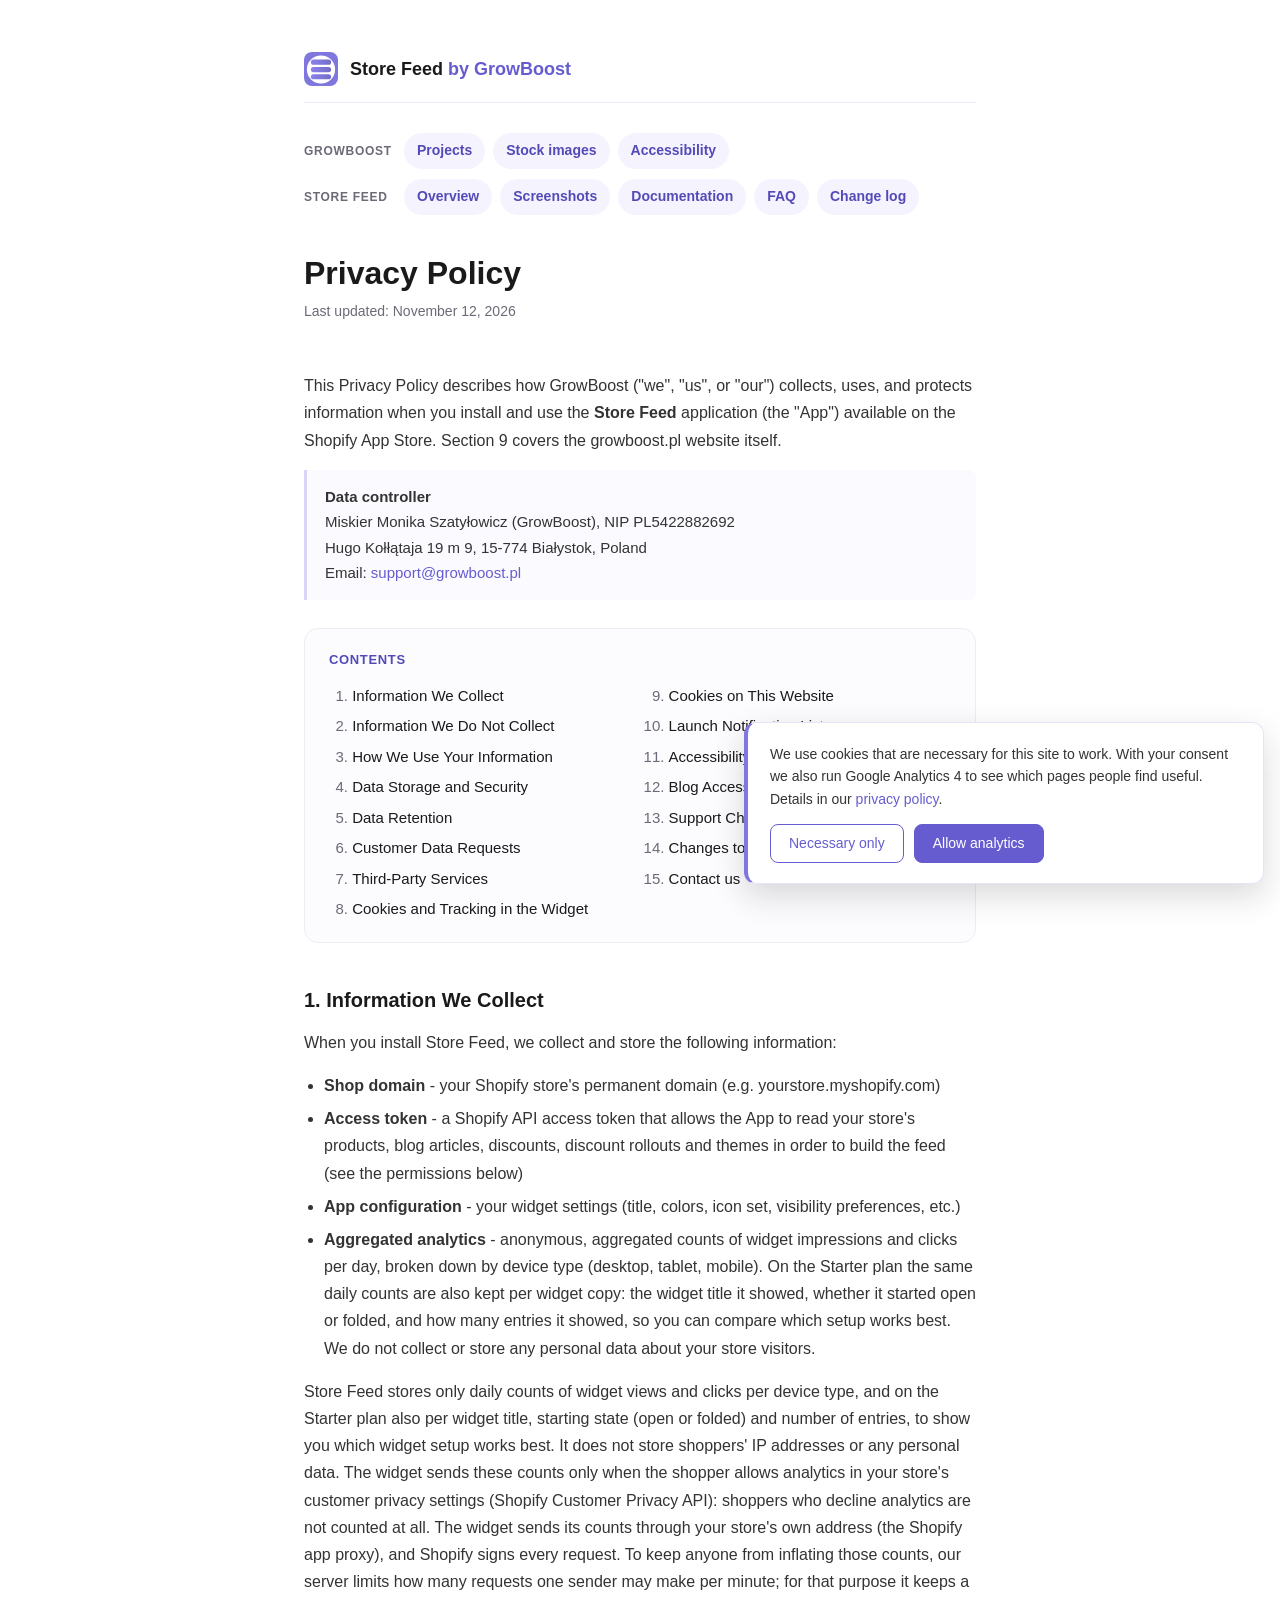
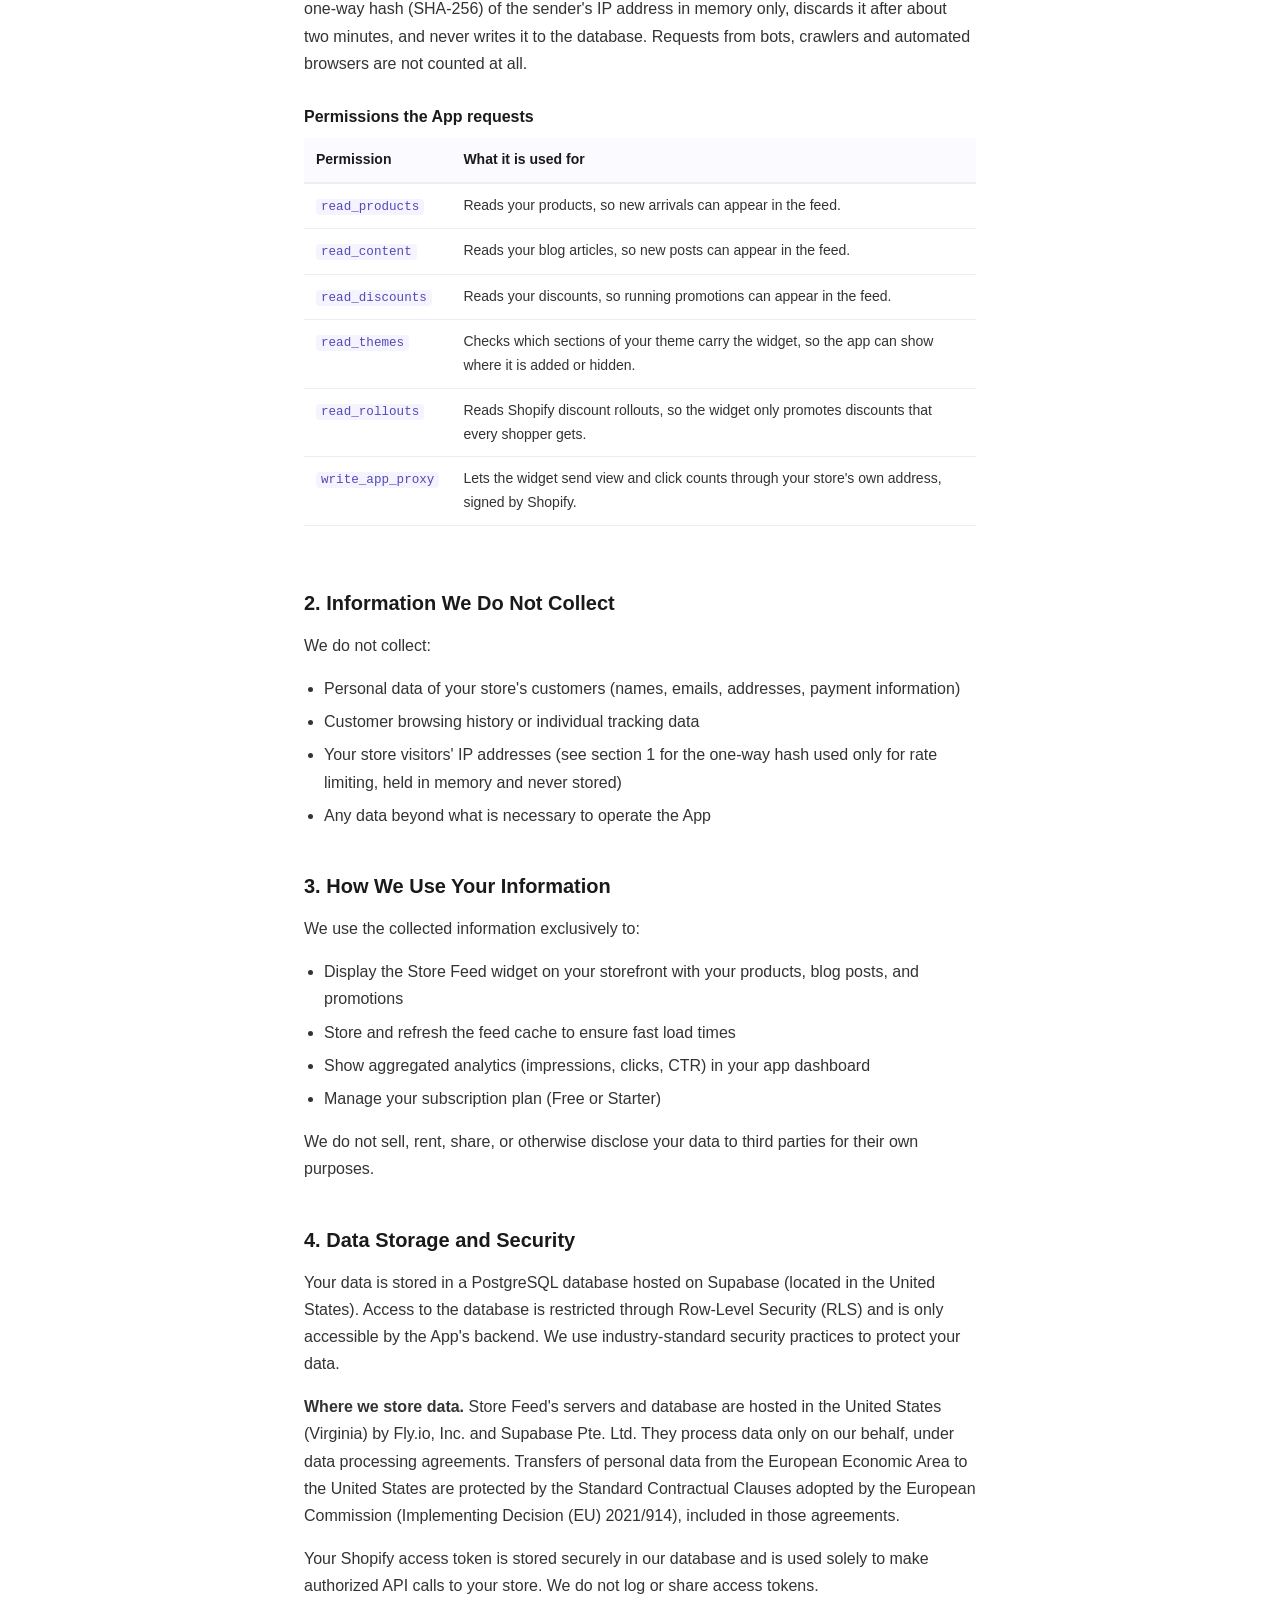
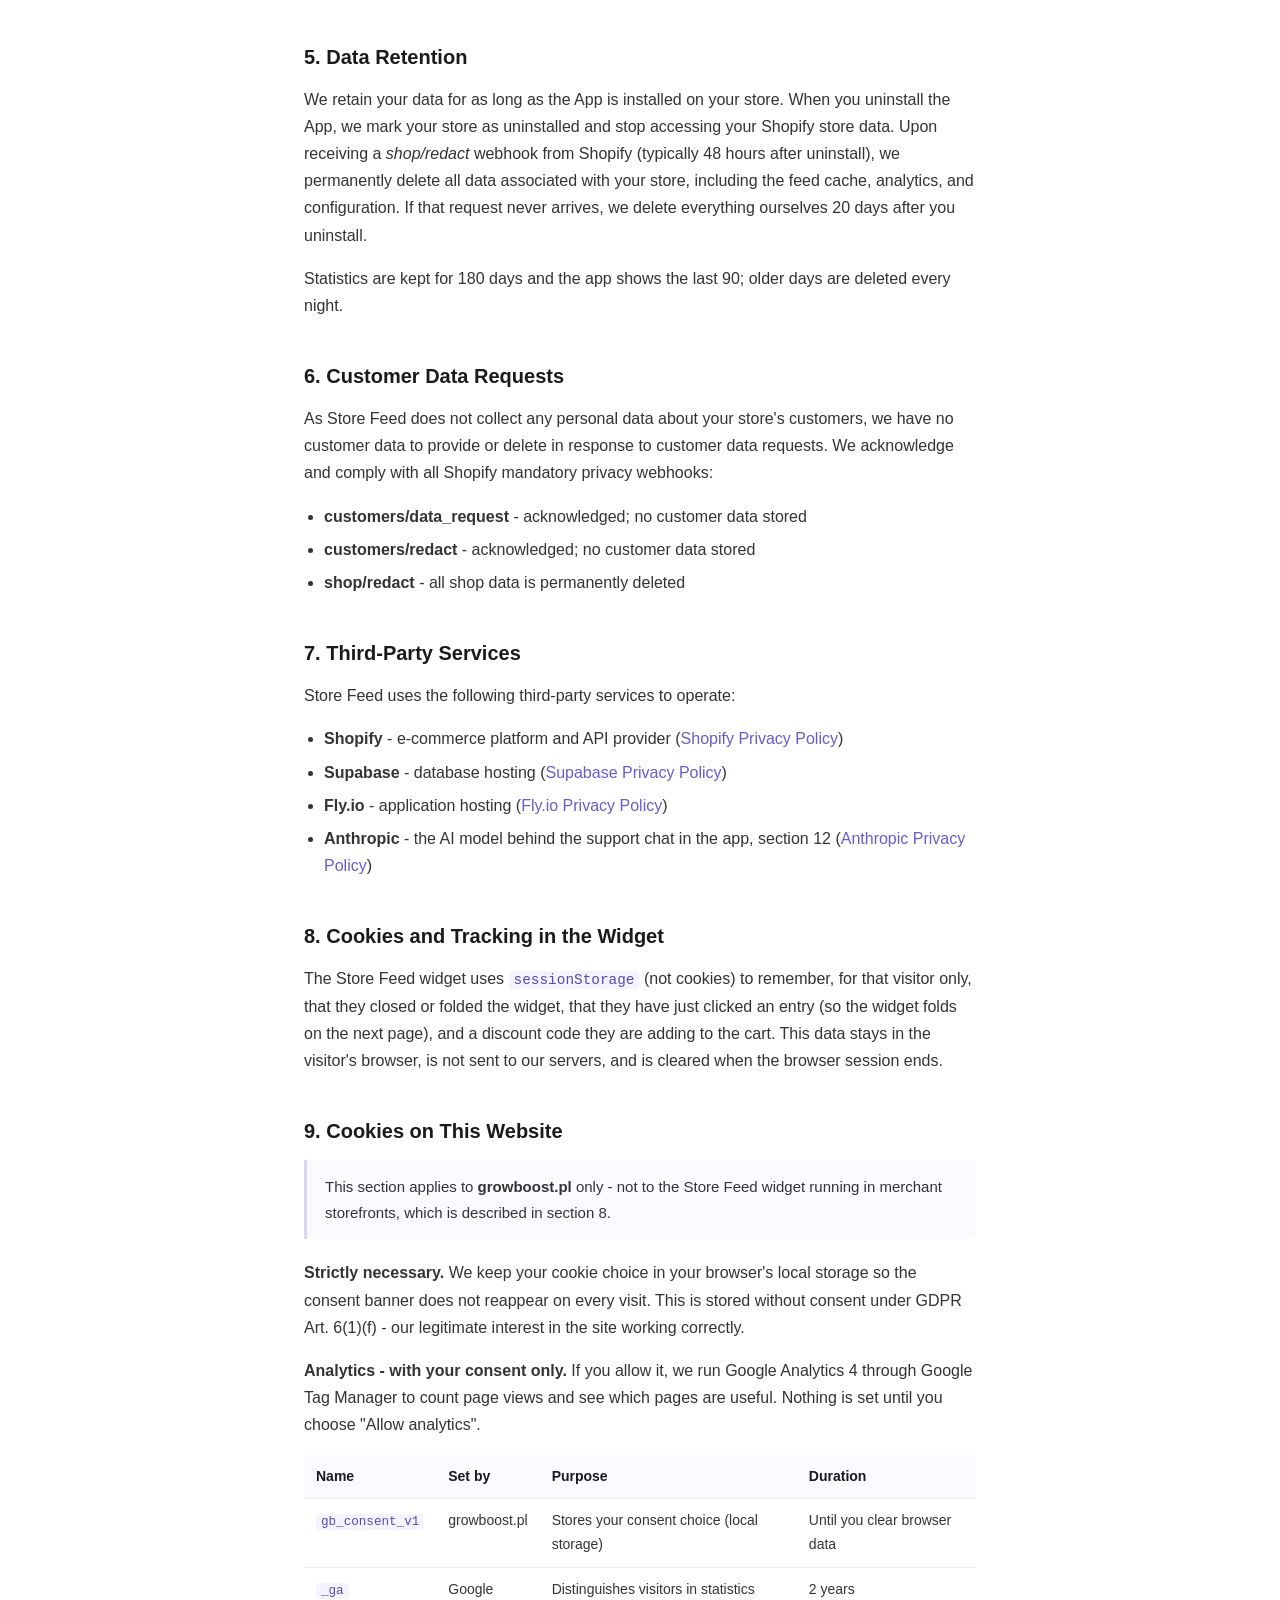
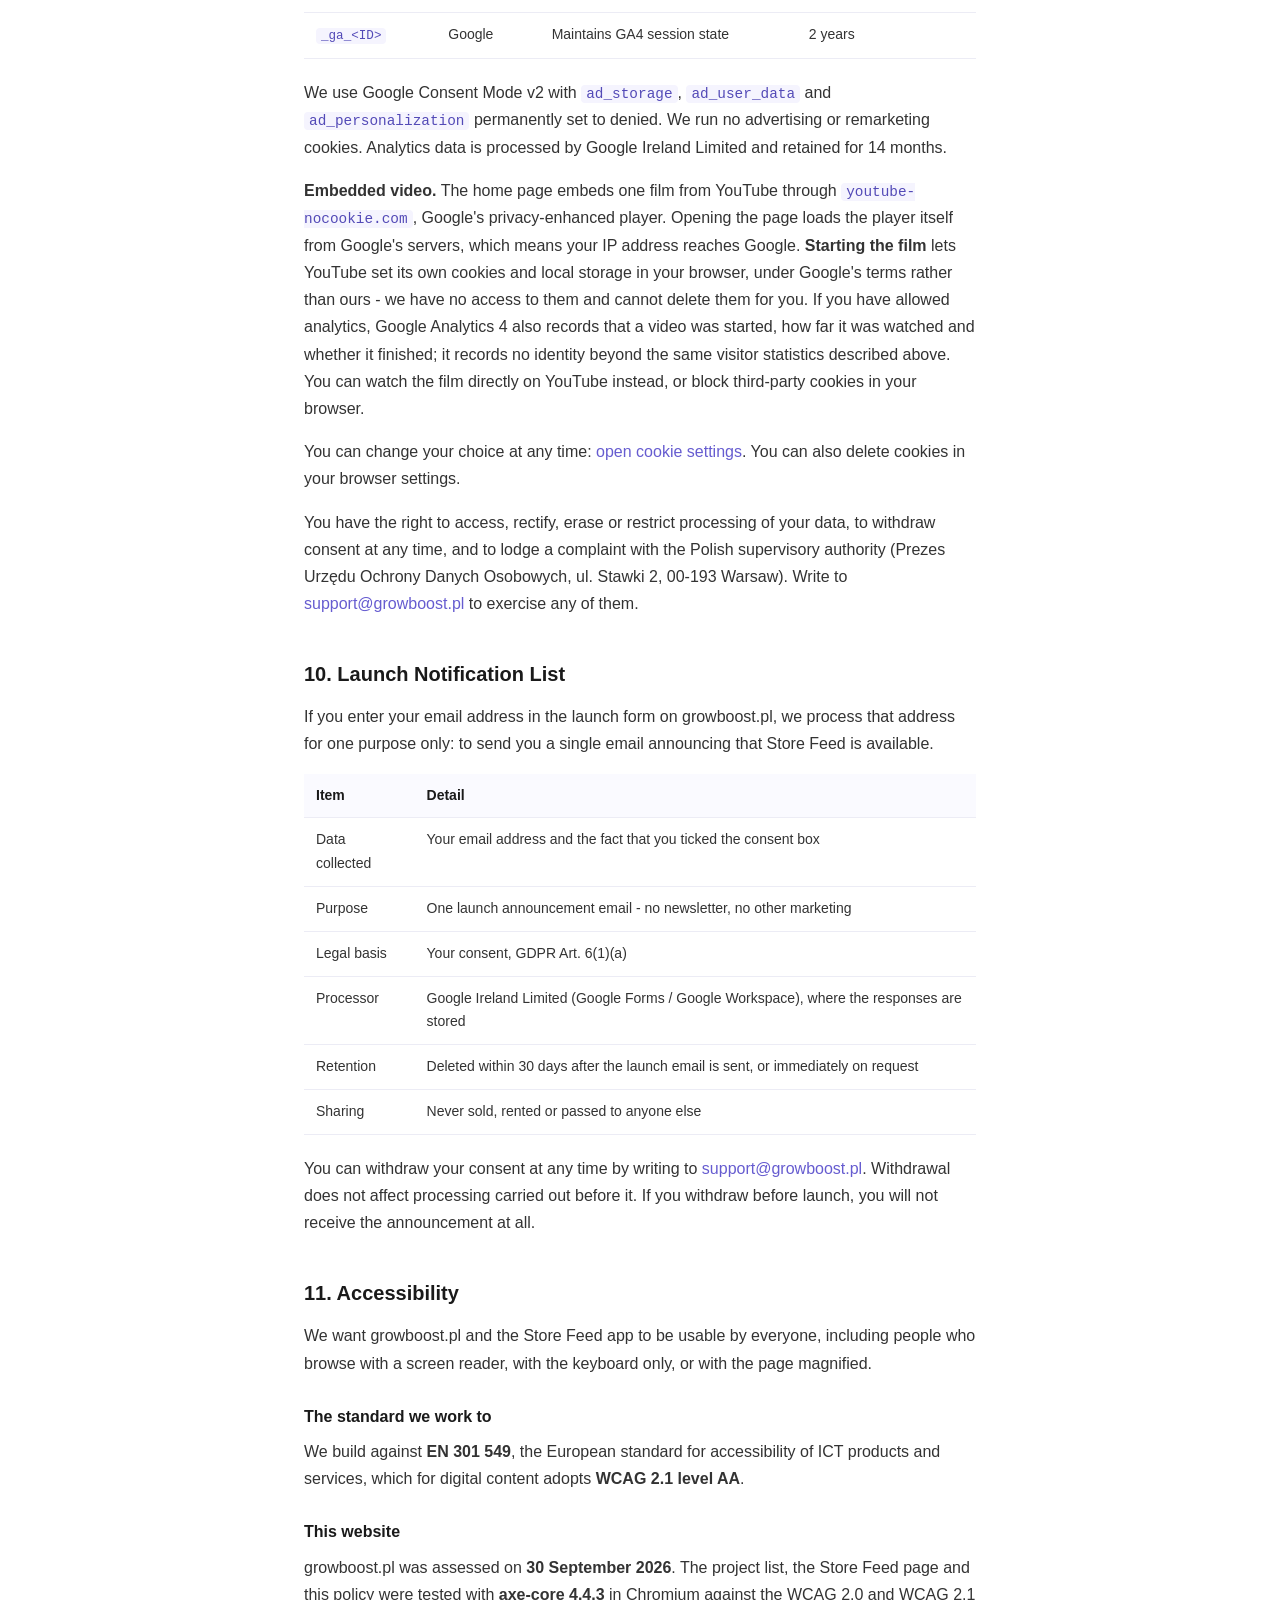
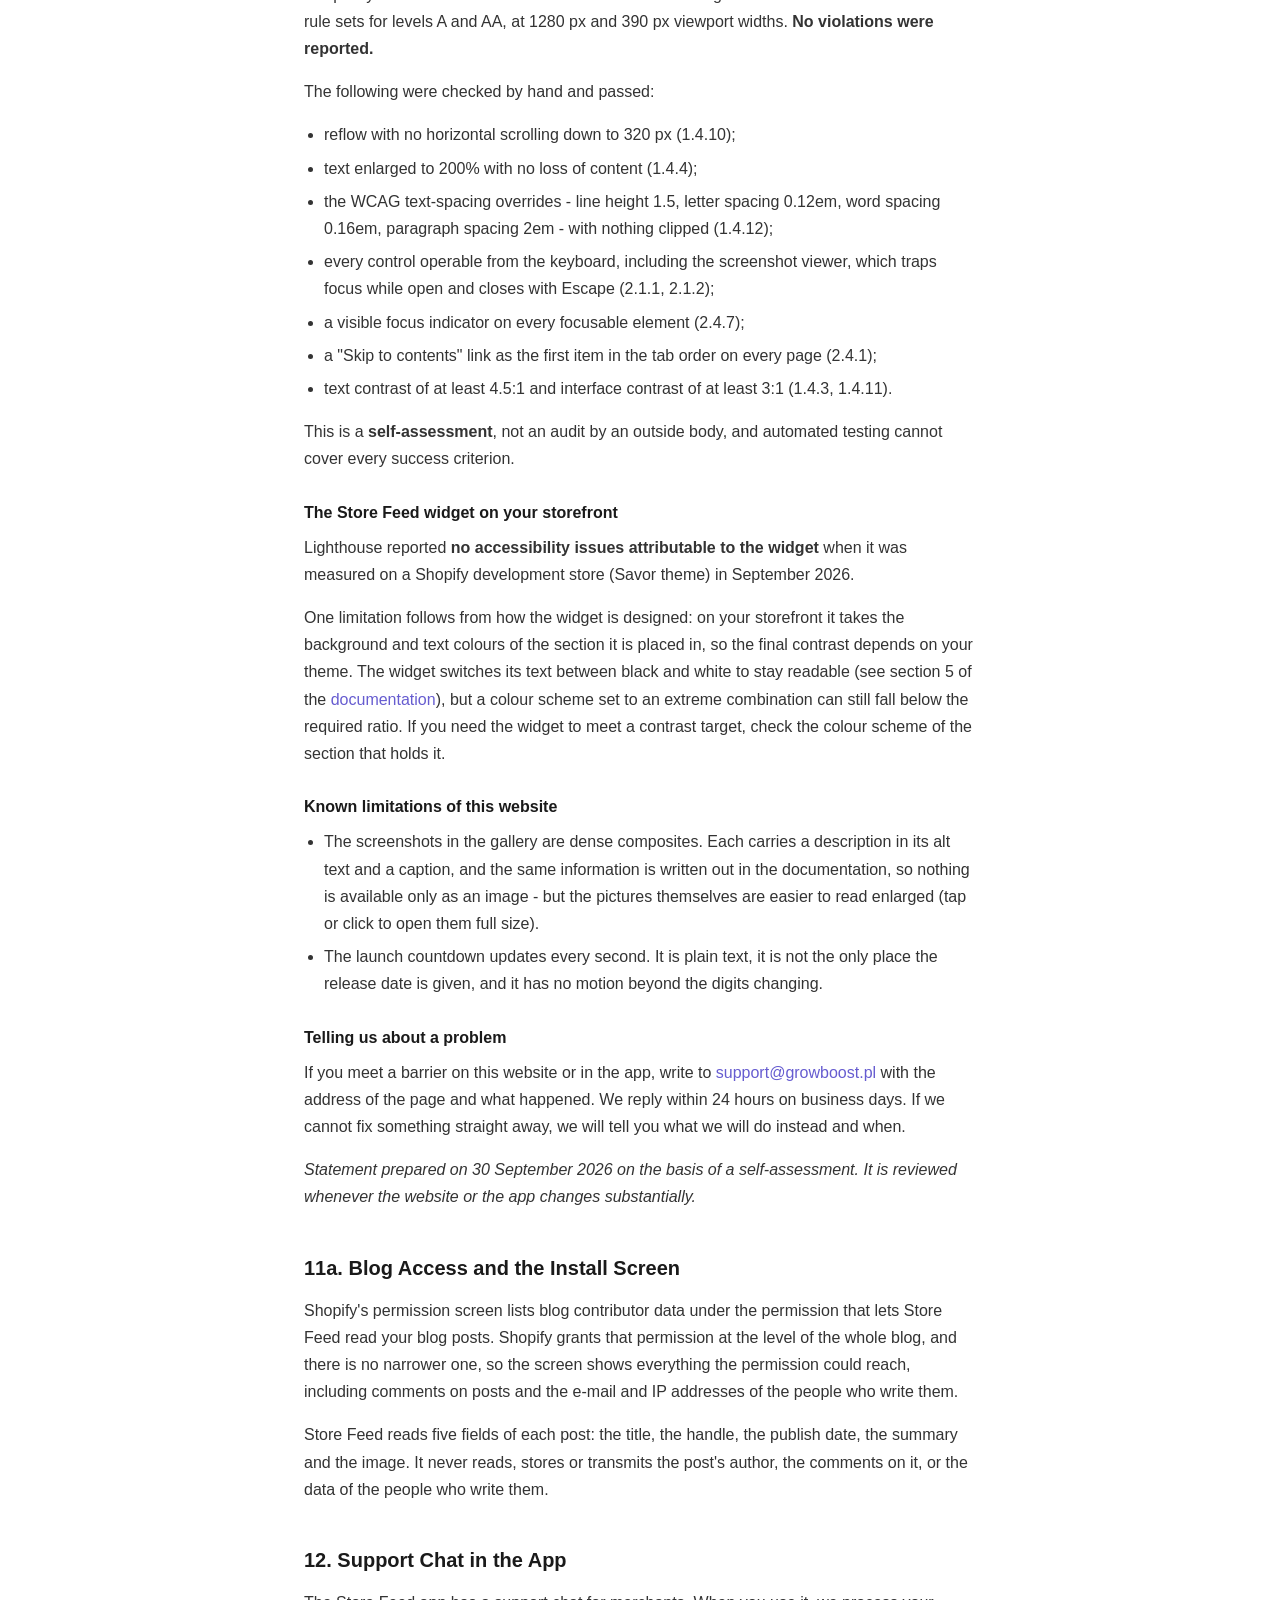
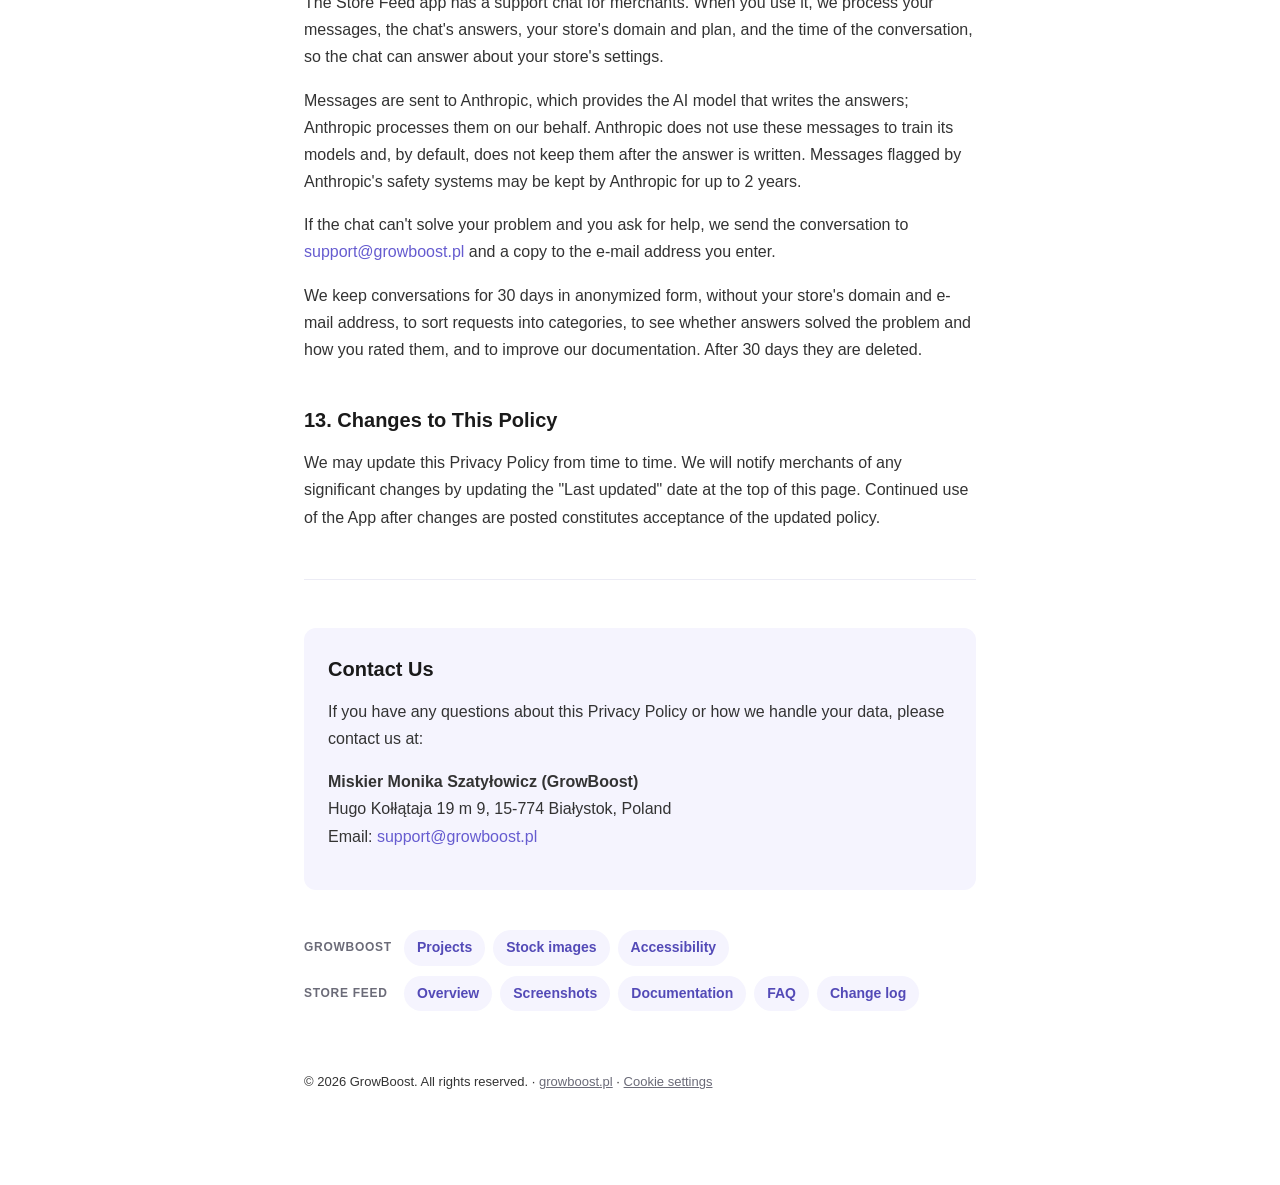
==== commit 18d0fea2: "Pomoc z 12.11 i sekcja o dostepie do bloga w polityce Dokumentacja przebudowana z store-feed-help.md" ====
--- a/privacy-policy/index.html
+++ b/privacy-policy/index.html
@@ -23,13 +23,13 @@
   <link rel="preconnect" href="https://www.googletagmanager.com" crossorigin>
   <link rel="dns-prefetch" href="https://www.googletagmanager.com">
   <meta name="theme-color" content="#7F77DD">
-  <link rel="icon" href="/favicon.ico?v=20261029b" sizes="any">
+  <link rel="icon" href="/favicon.ico?v=20261112" sizes="any">
   <link rel="icon" type="image/png" sizes="64x64" href="/assets/favicon-64-v2.png">
   <link rel="apple-touch-icon" href="/assets/apple-touch-icon-v2.png">
-  <link rel="stylesheet" href="/assets/consent.css?v=20261029b">
-  <script src="/assets/consent.js?v=20261029b"></script>
-<script src="/assets/mail.js?v=20261029b" defer></script>
-  <link rel="stylesheet" href="/assets/site.css?v=20261029b">
+  <link rel="stylesheet" href="/assets/consent.css?v=20261112">
+  <script src="/assets/consent.js?v=20261112"></script>
+<script src="/assets/mail.js?v=20261112" defer></script>
+  <link rel="stylesheet" href="/assets/site.css?v=20261112">
 
 <script type="application/ld+json">
 {
@@ -37,7 +37,7 @@
   "@type": "ItemList",
   "name": "Privacy Policy - contents",
   "itemListOrder": "https://schema.org/ItemListOrderAscending",
-  "numberOfItems": 13,
+  "numberOfItems": 14,
   "itemListElement": [
     { "@type": "ListItem", "position": 1, "name": "1. Information We Collect", "url": "https://growboost.pl/privacy-policy/#p1" },
     { "@type": "ListItem", "position": 2, "name": "2. Information We Do Not Collect", "url": "https://growboost.pl/privacy-policy/#p2" },
@@ -50,8 +50,9 @@
     { "@type": "ListItem", "position": 9, "name": "9. Cookies on This Website", "url": "https://growboost.pl/privacy-policy/#p9" },
     { "@type": "ListItem", "position": 10, "name": "10. Launch Notification List", "url": "https://growboost.pl/privacy-policy/#p10" },
     { "@type": "ListItem", "position": 11, "name": "11. Accessibility", "url": "https://growboost.pl/privacy-policy/#p11" },
-    { "@type": "ListItem", "position": 12, "name": "12. Support Chat in the App", "url": "https://growboost.pl/privacy-policy/#support-chat" },
-    { "@type": "ListItem", "position": 13, "name": "13. Changes to This Policy", "url": "https://growboost.pl/privacy-policy/#p13" }
+    { "@type": "ListItem", "position": 12, "name": "11a. Blog Access and the Install Screen", "url": "https://growboost.pl/privacy-policy/#p11a" },
+    { "@type": "ListItem", "position": 13, "name": "12. Support Chat in the App", "url": "https://growboost.pl/privacy-policy/#support-chat" },
+    { "@type": "ListItem", "position": 14, "name": "13. Changes to This Policy", "url": "https://growboost.pl/privacy-policy/#p13" }
   ]
 }
 </script>
@@ -118,7 +119,7 @@
     </nav>
 
     <h1>Privacy Policy</h1>
-    <p class="updated">Last updated: November 11, 2026</p>
+    <p class="updated">Last updated: November 12, 2026</p>
 
     <p>
       This Privacy Policy describes how GrowBoost ("we", "us", or "our") collects, uses, and
@@ -151,6 +152,7 @@
       <li><a href="#p9">Cookies on This Website</a></li>
       <li><a href="#p10">Launch Notification List</a></li>
       <li><a href="#p11">Accessibility</a></li>
+      <li><a href="#p11a">Blog Access and the Install Screen</a></li>
       <li><a href="#support-chat">Support Chat in the App</a></li>
       <li><a href="#p13">Changes to This Policy</a></li>
         <li><a href="#pcontact">Contact us</a></li>
@@ -434,6 +436,20 @@
     <p>
       <em>Statement prepared on 30 September 2026 on the basis of a self-assessment. It is reviewed
       whenever the website or the app changes substantially.</em>
+    </p>
+
+    <h2 id="p11a">11a. Blog Access and the Install Screen</h2>
+    <p>
+      Shopify's permission screen lists blog contributor data under the permission that
+      lets Store Feed read your blog posts. Shopify grants that permission at the level
+      of the whole blog, and there is no narrower one, so the screen shows everything the
+      permission could reach, including comments on posts and the e-mail and IP addresses
+      of the people who write them.
+    </p>
+    <p>
+      Store Feed reads five fields of each post: the title, the handle, the publish date,
+      the summary and the image. It never reads, stores or transmits the post's author,
+      the comments on it, or the data of the people who write them.
     </p>
 
     <h2 id="support-chat">12. Support Chat in the App</h2>
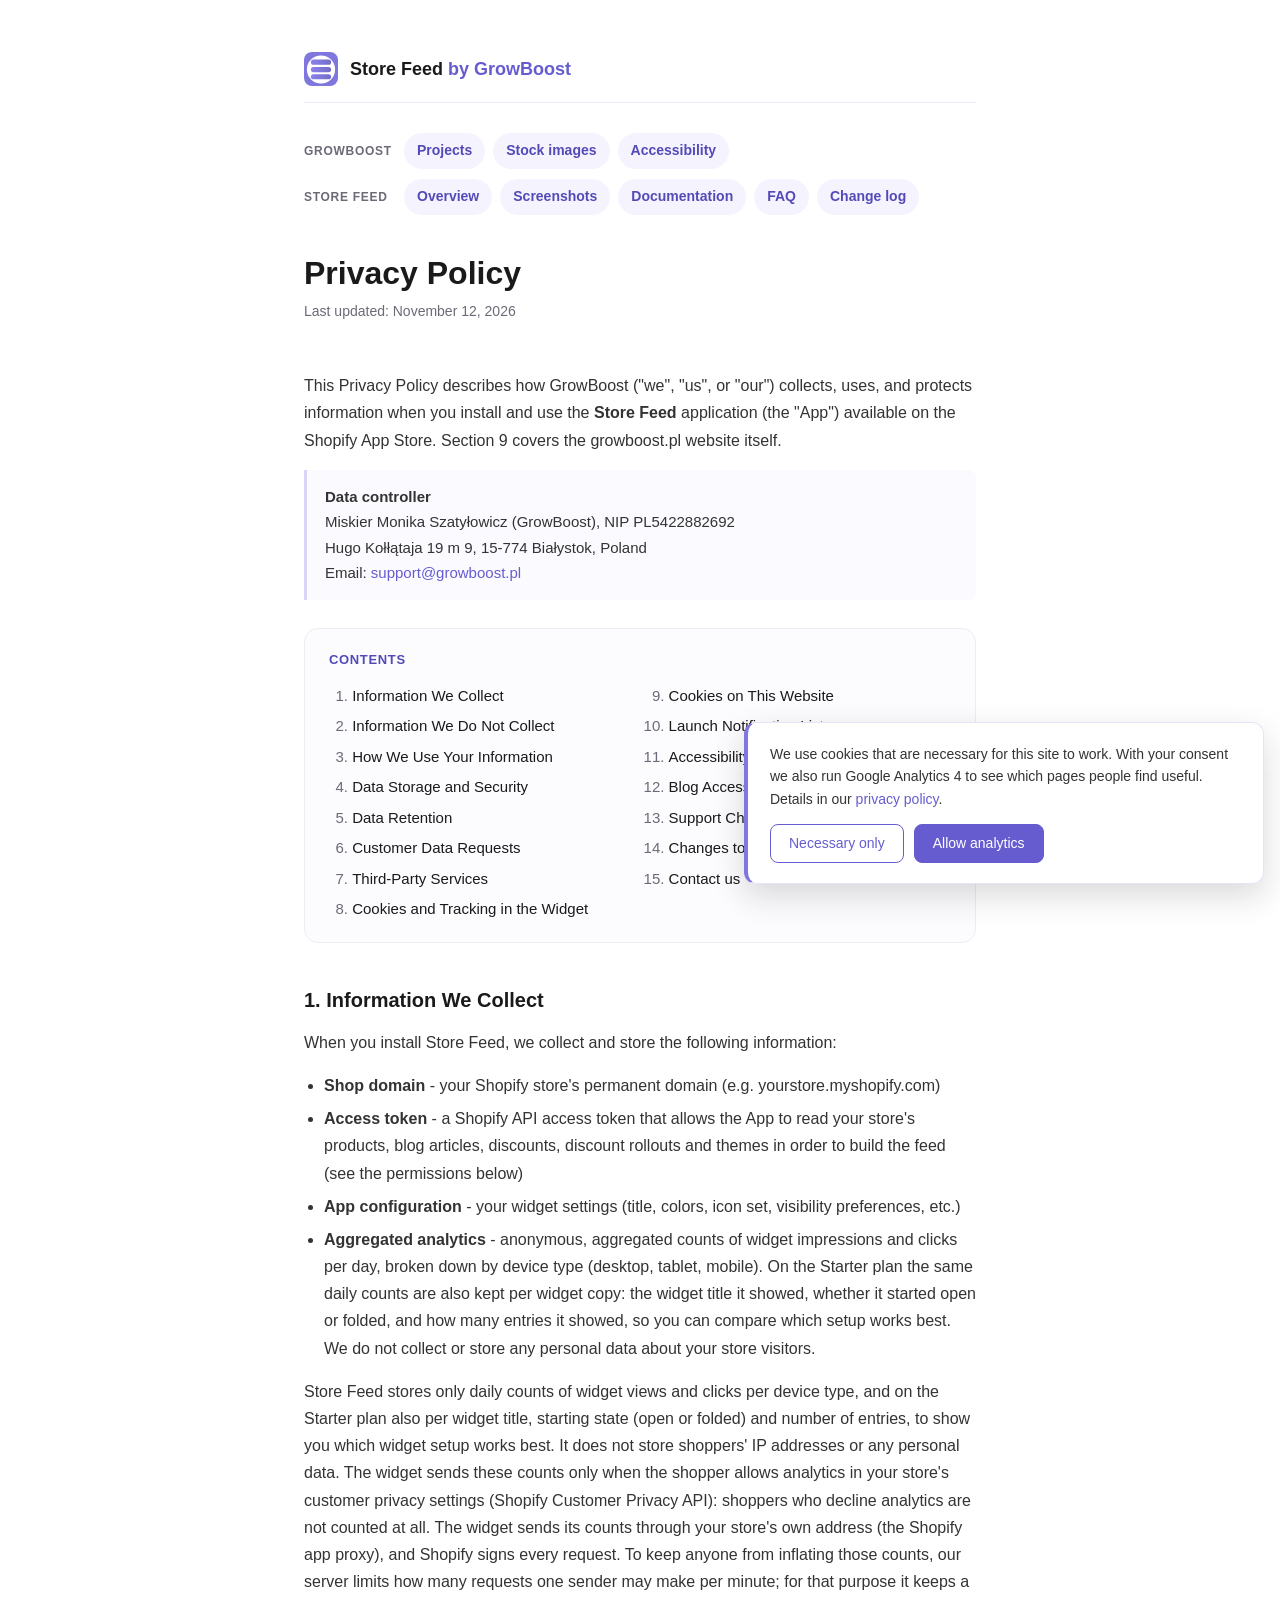
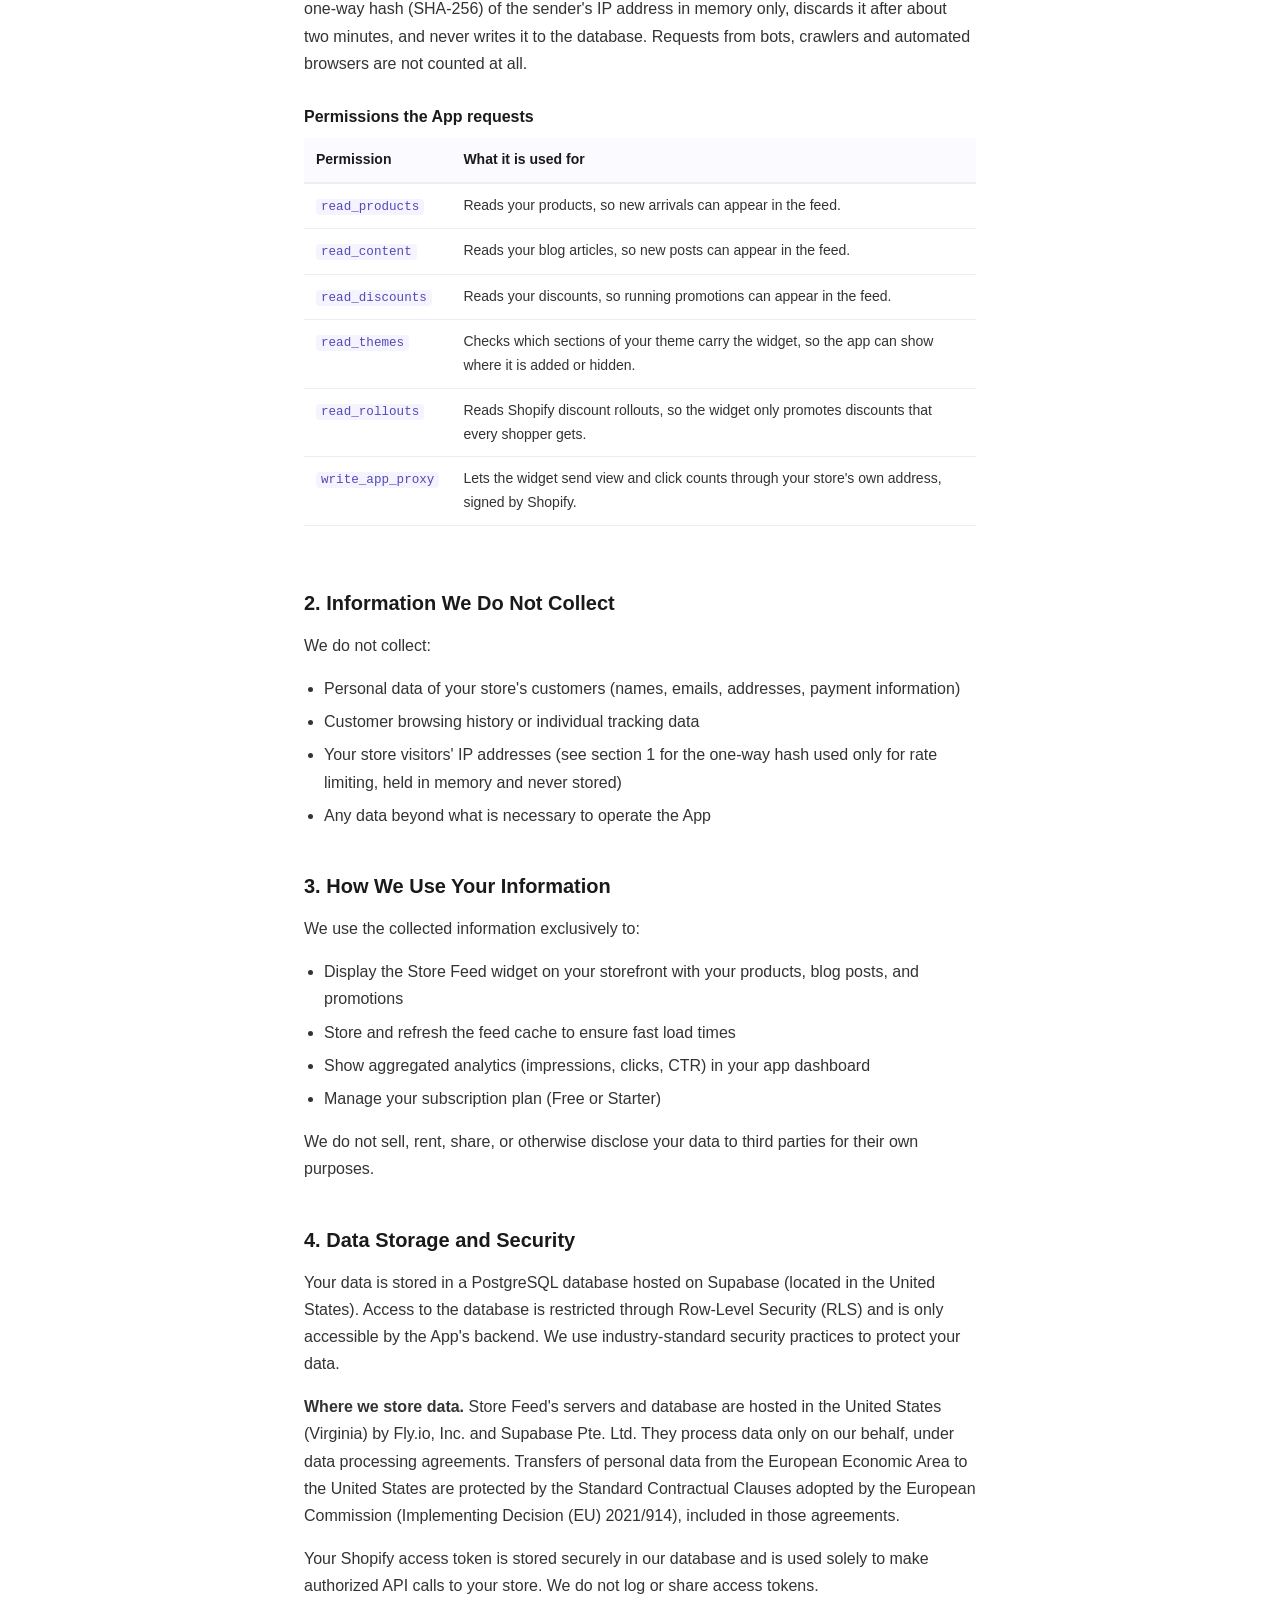
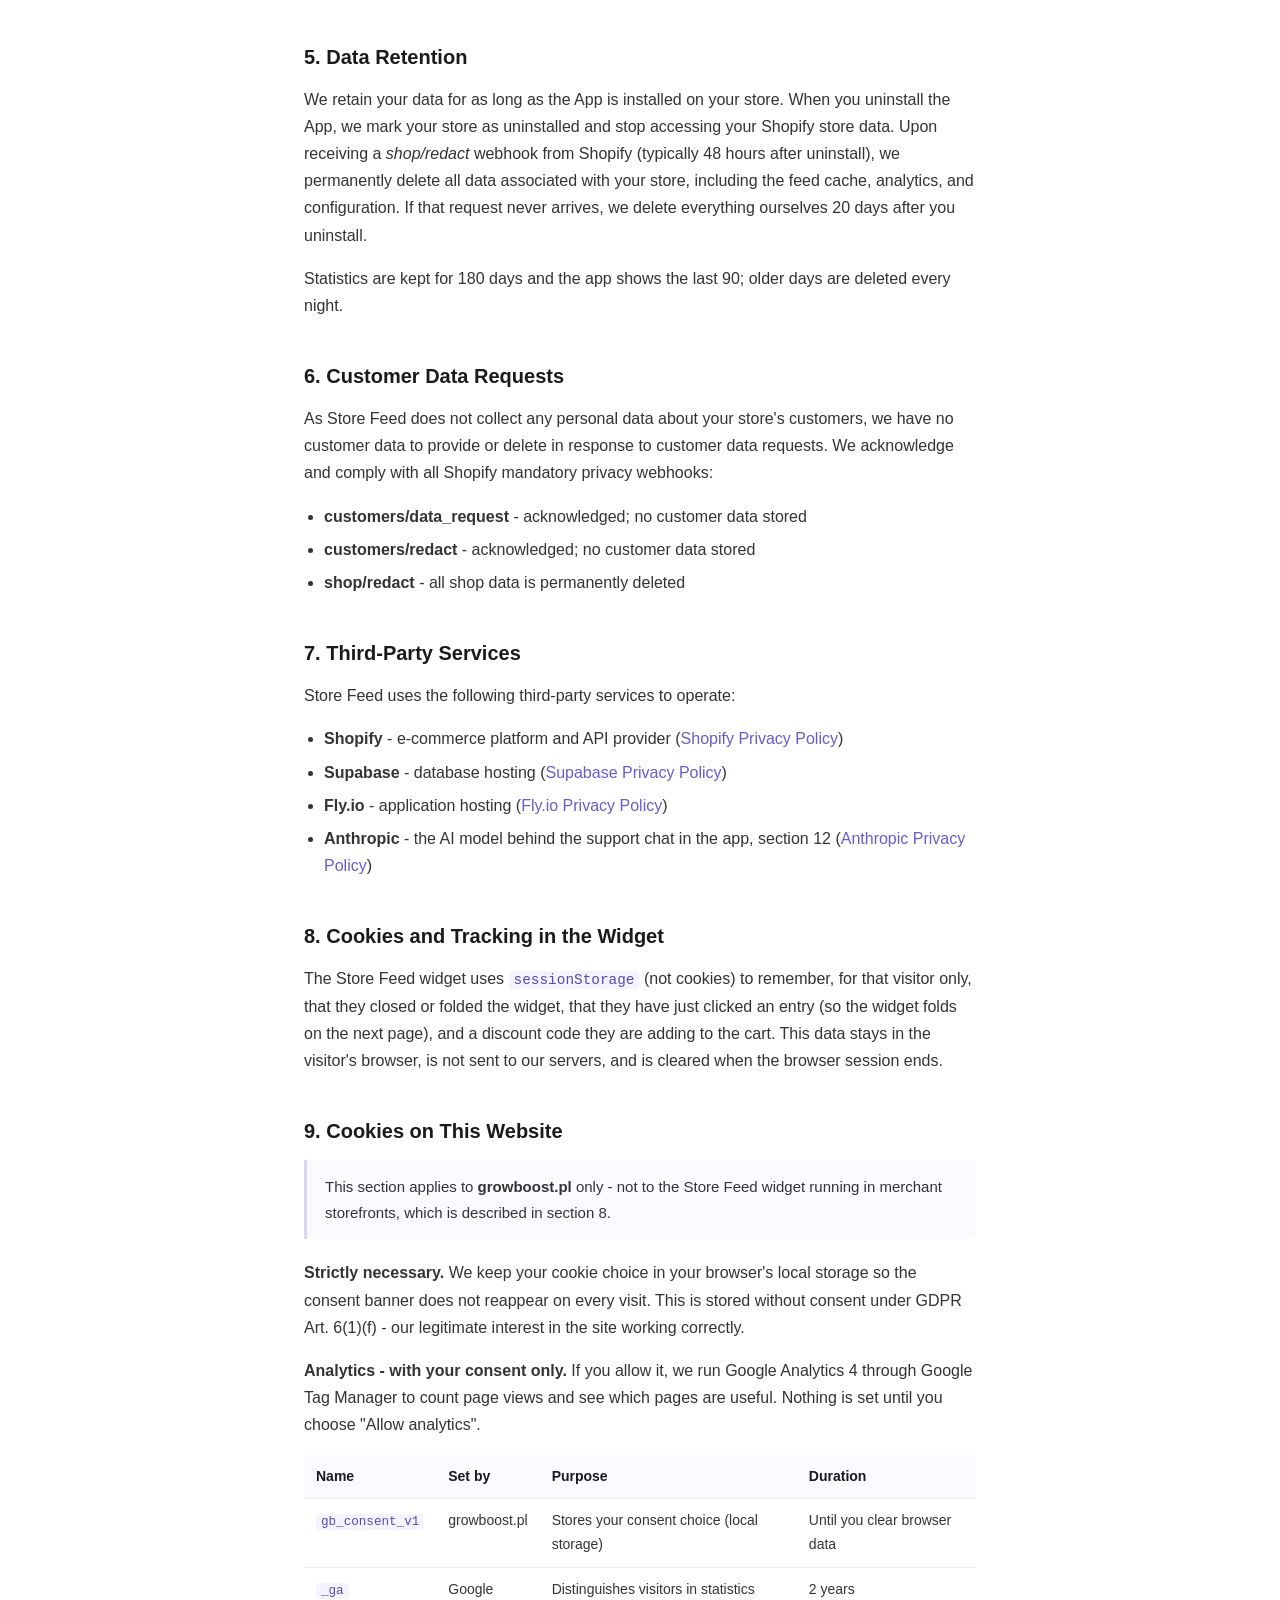
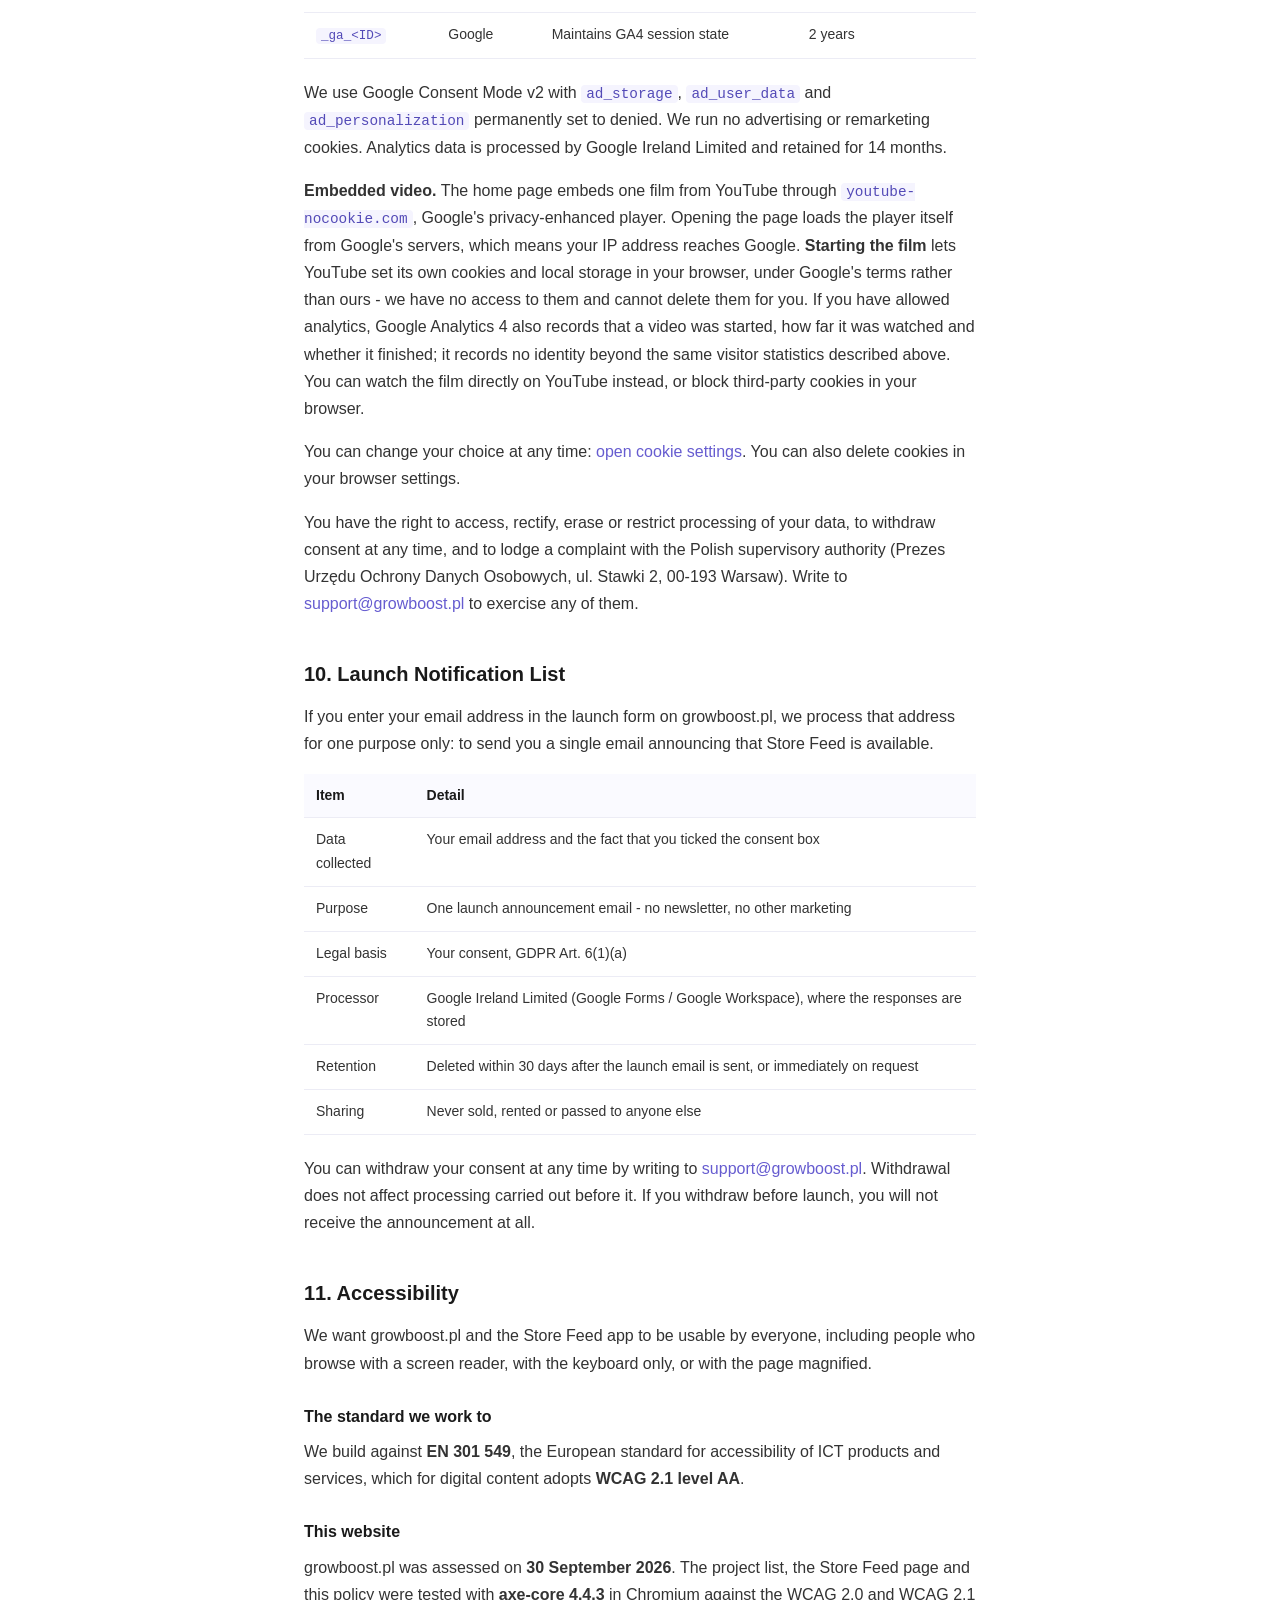
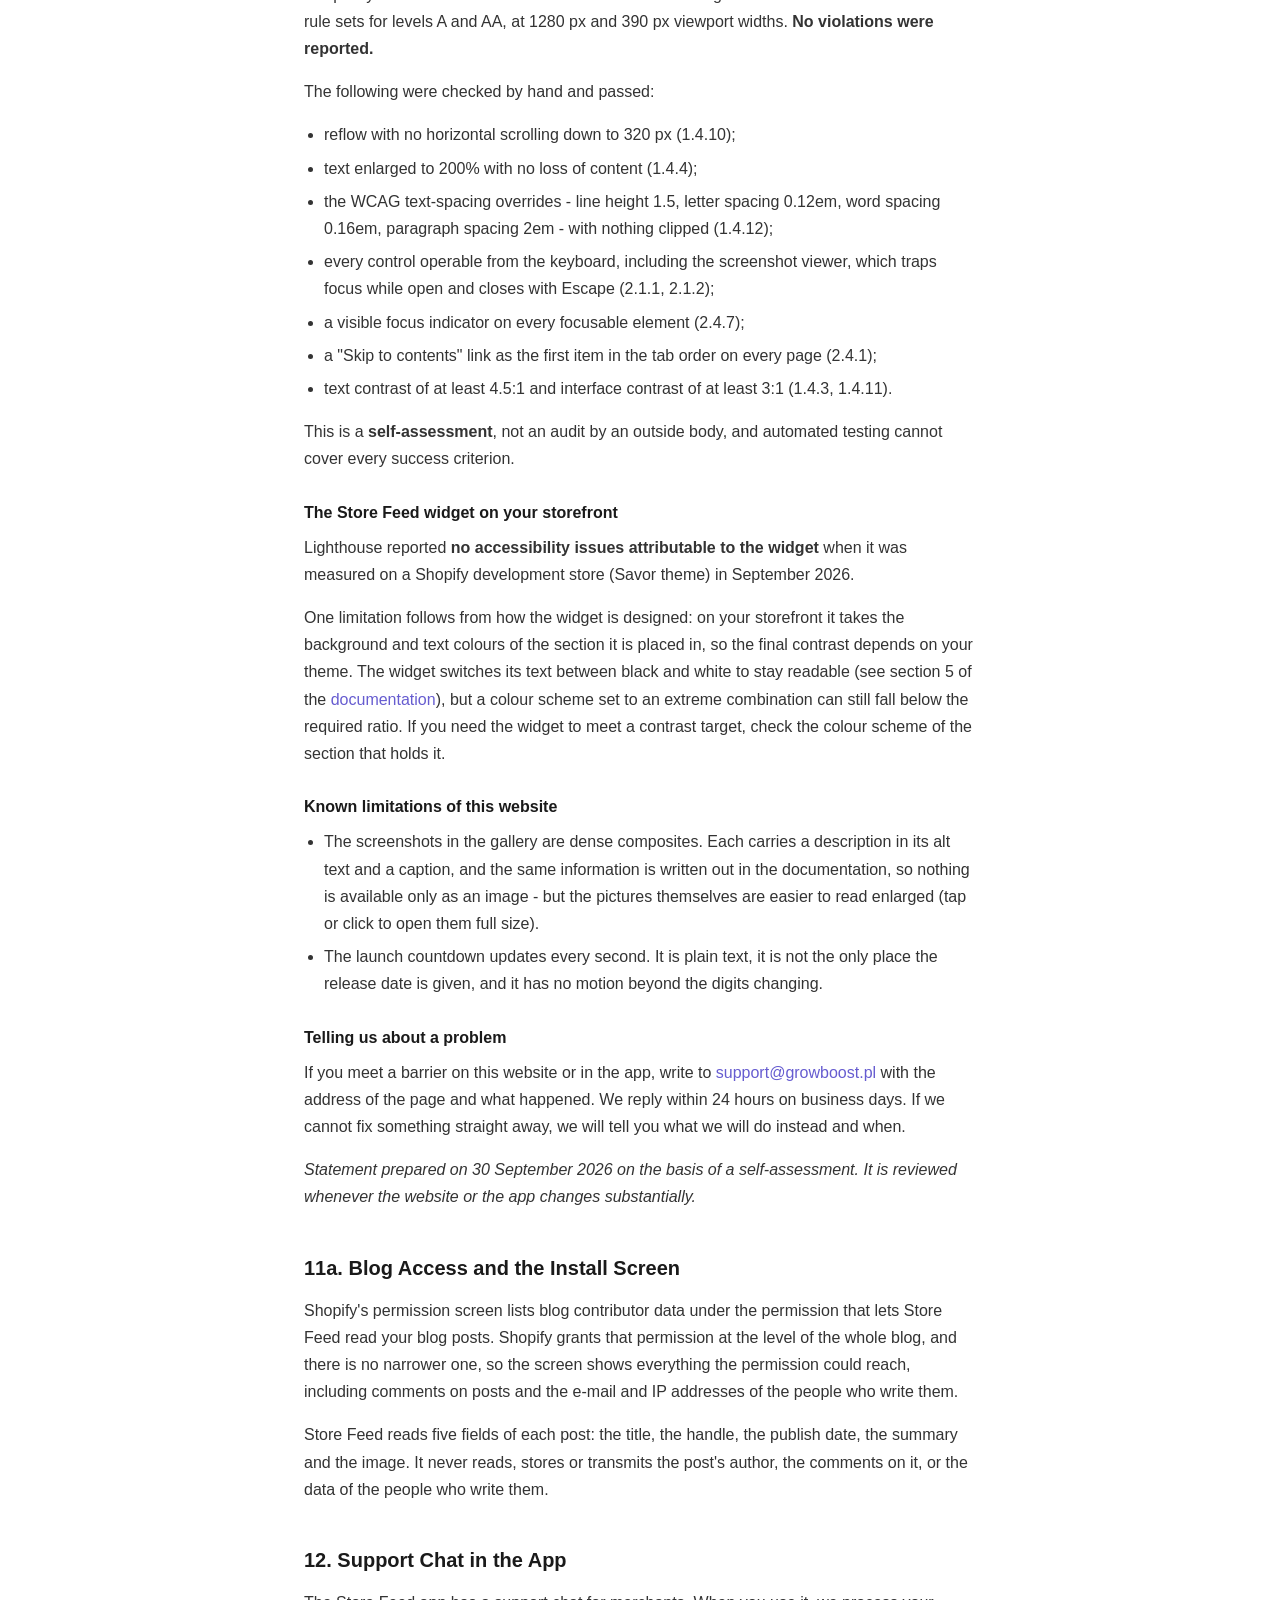
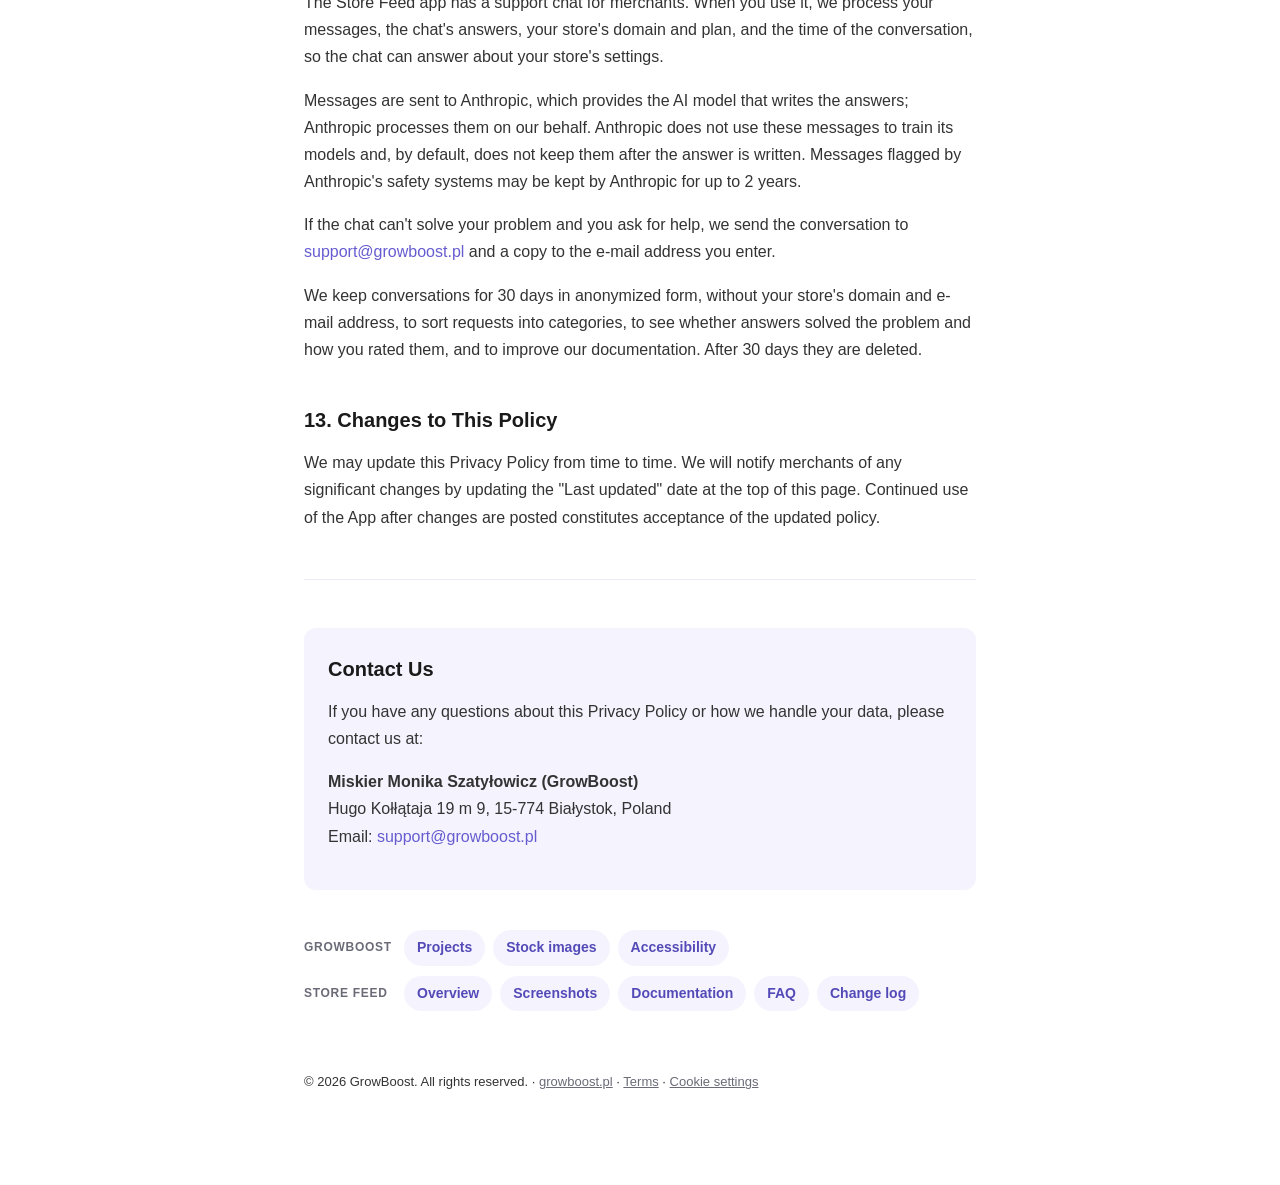
==== commit 0c6bfd8e: "Regulamin dla sprzedawcow (Terms of Service) z DPA Nowa strona /terms/, wymagana przez regulamin API" ====
--- a/privacy-policy/index.html
+++ b/privacy-policy/index.html
@@ -523,6 +523,7 @@
     <footer>
       <p>&copy; 2026 GrowBoost. All rights reserved. ·
         <a href="/">growboost.pl</a> ·
+        <a href="/terms/">Terms</a> ·
         <a href="#" data-gb-consent-open>Cookie settings</a>
       </p>
     </footer>
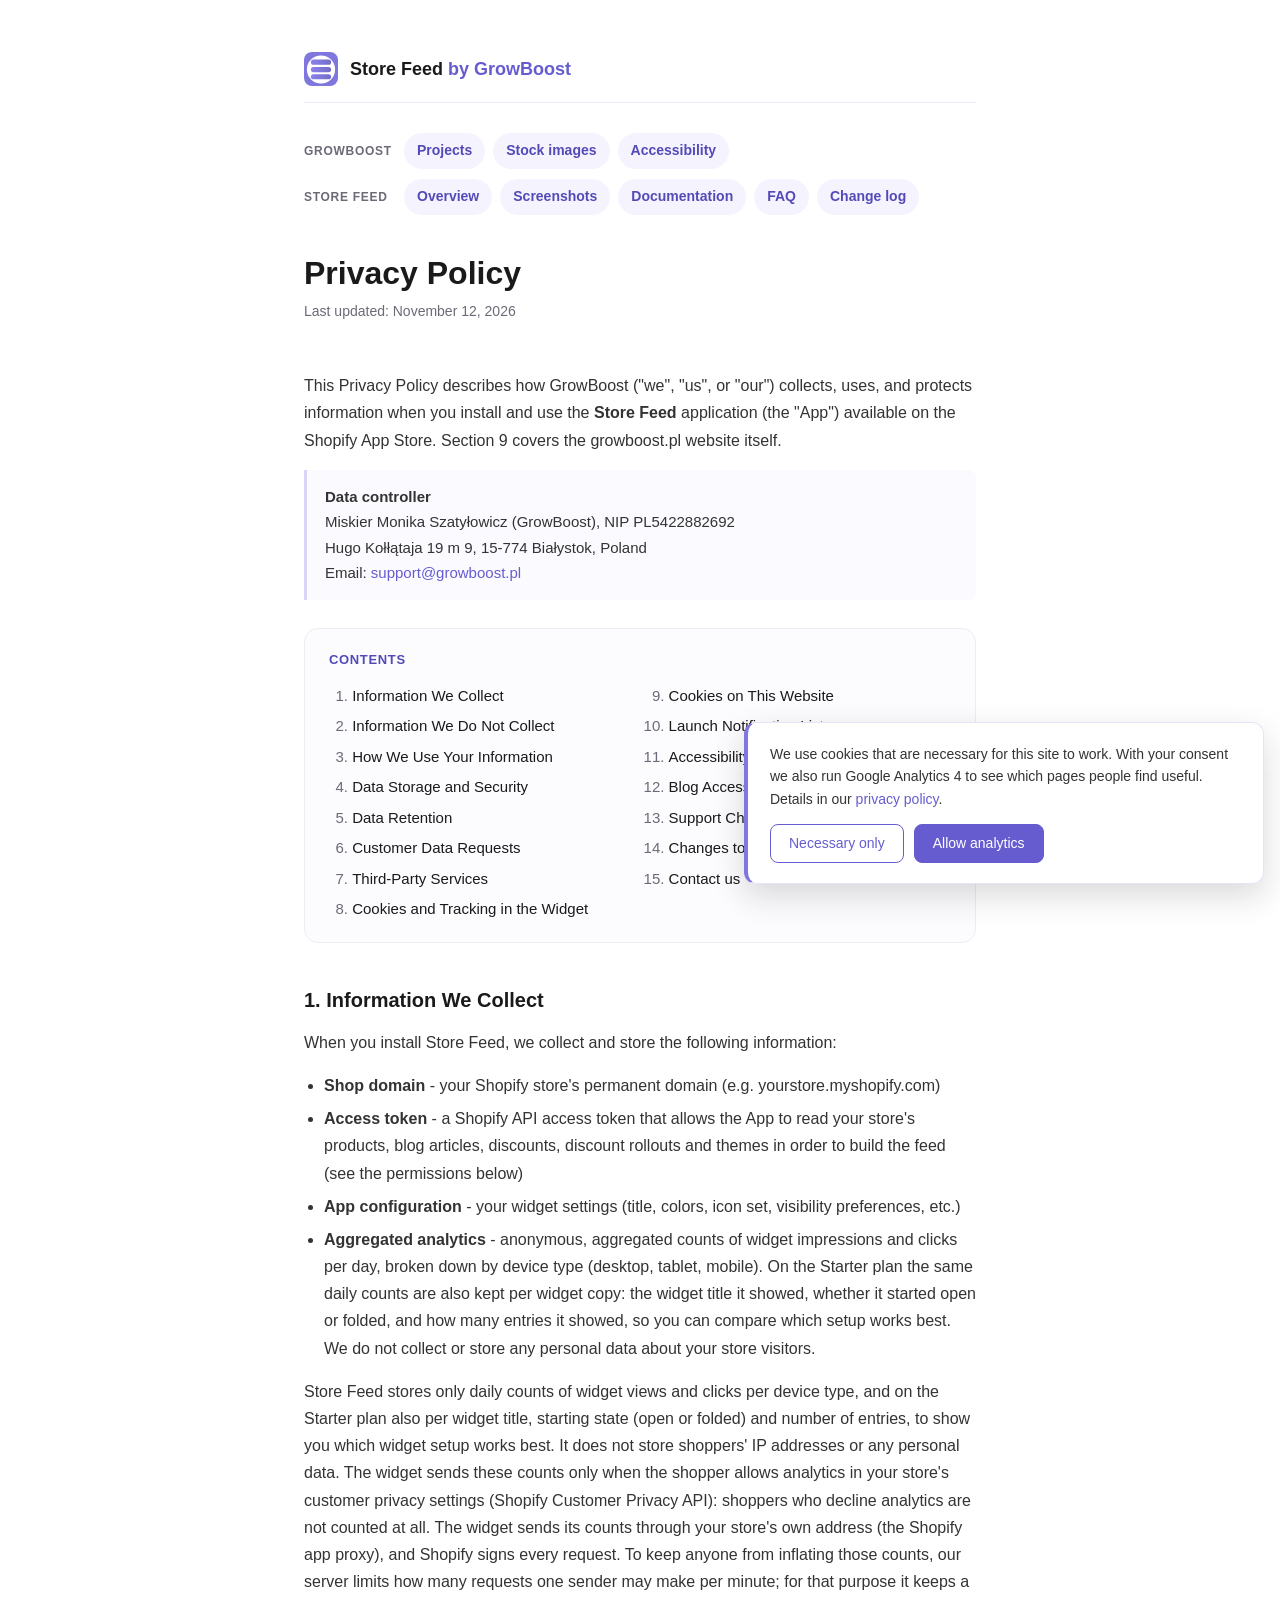
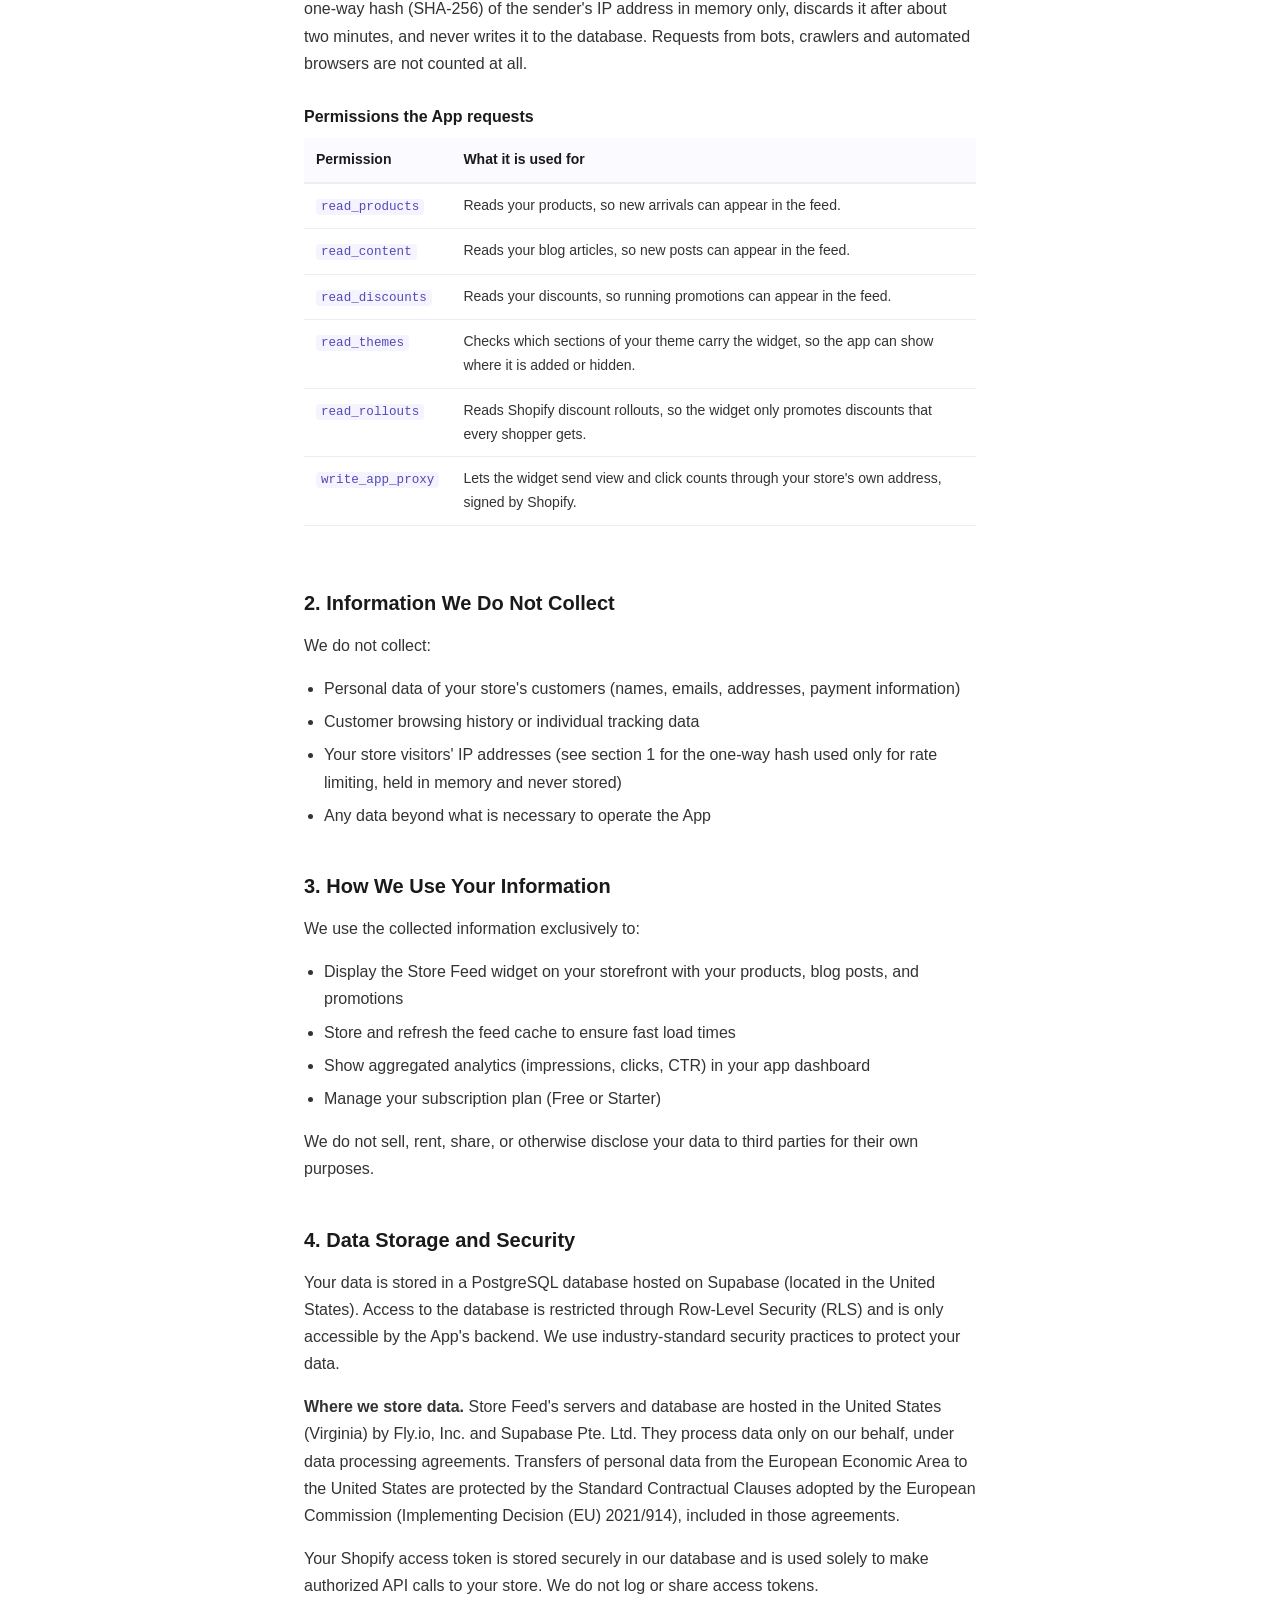
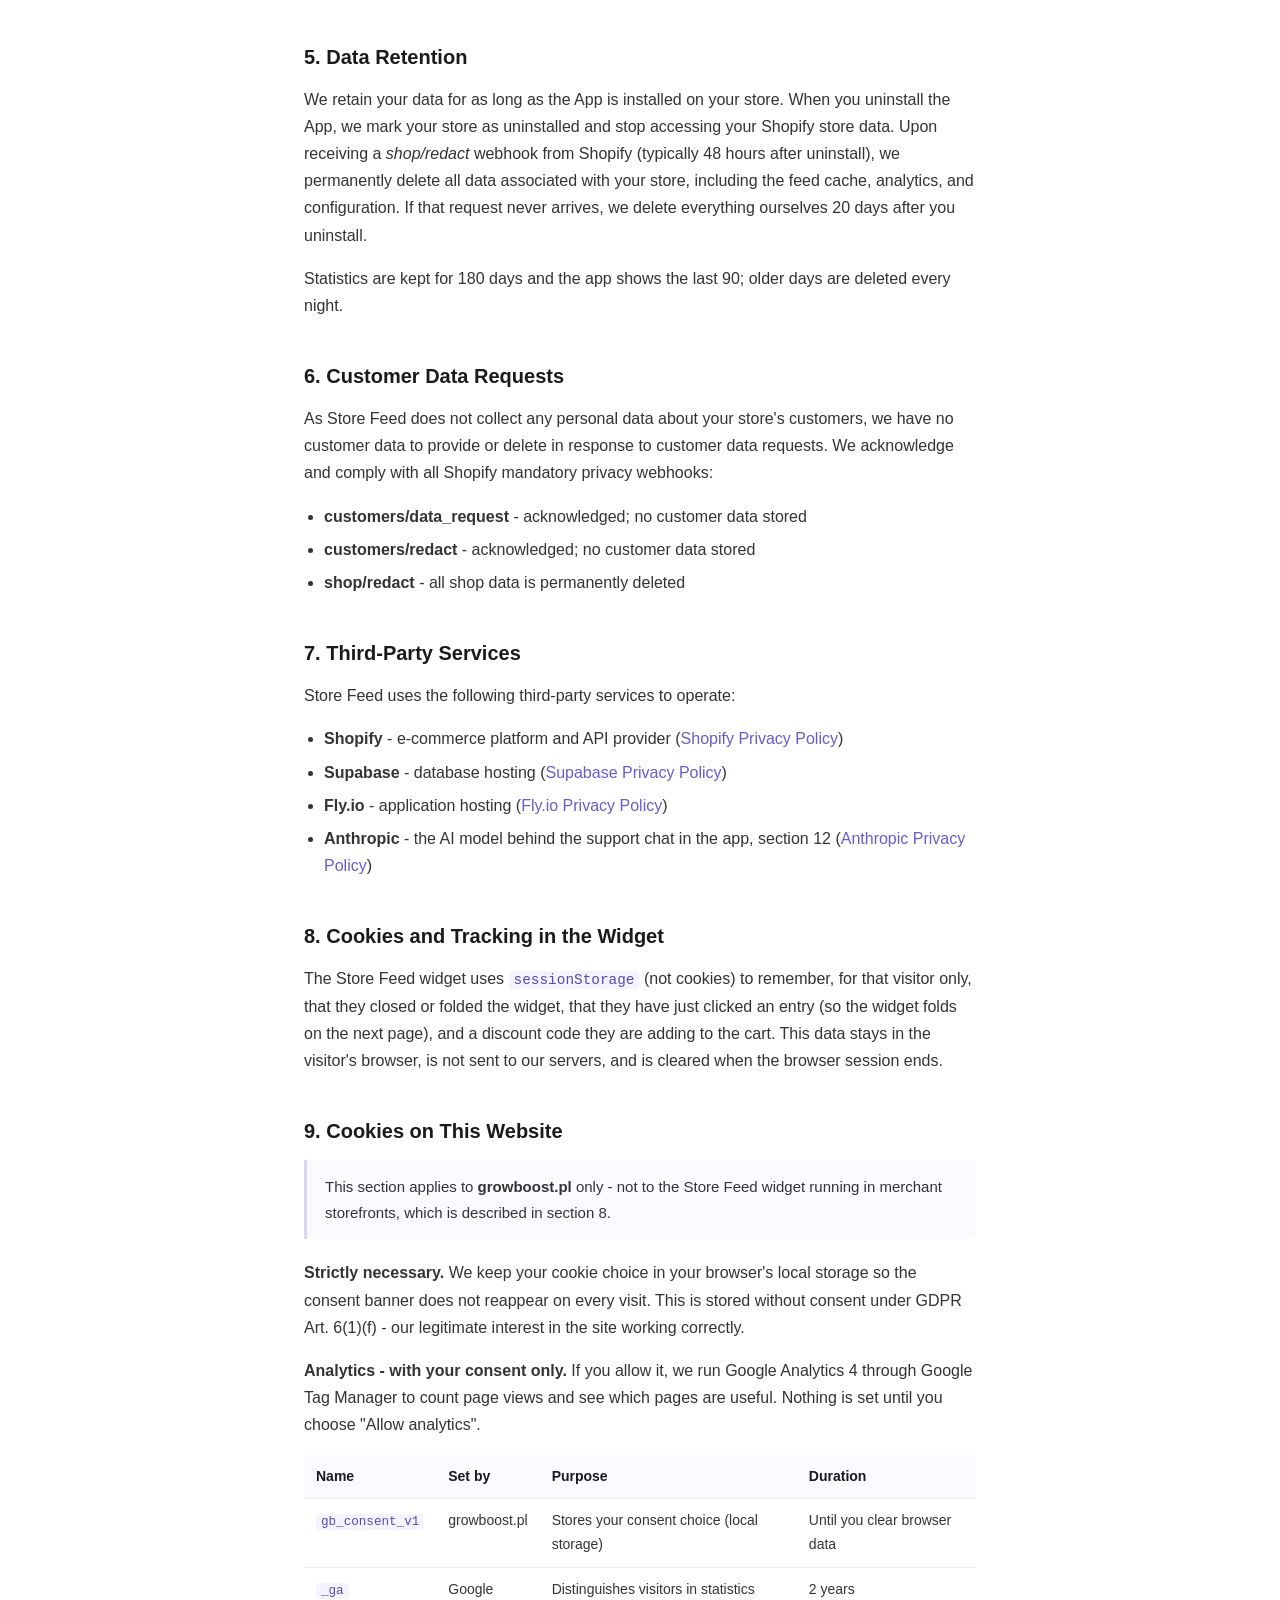
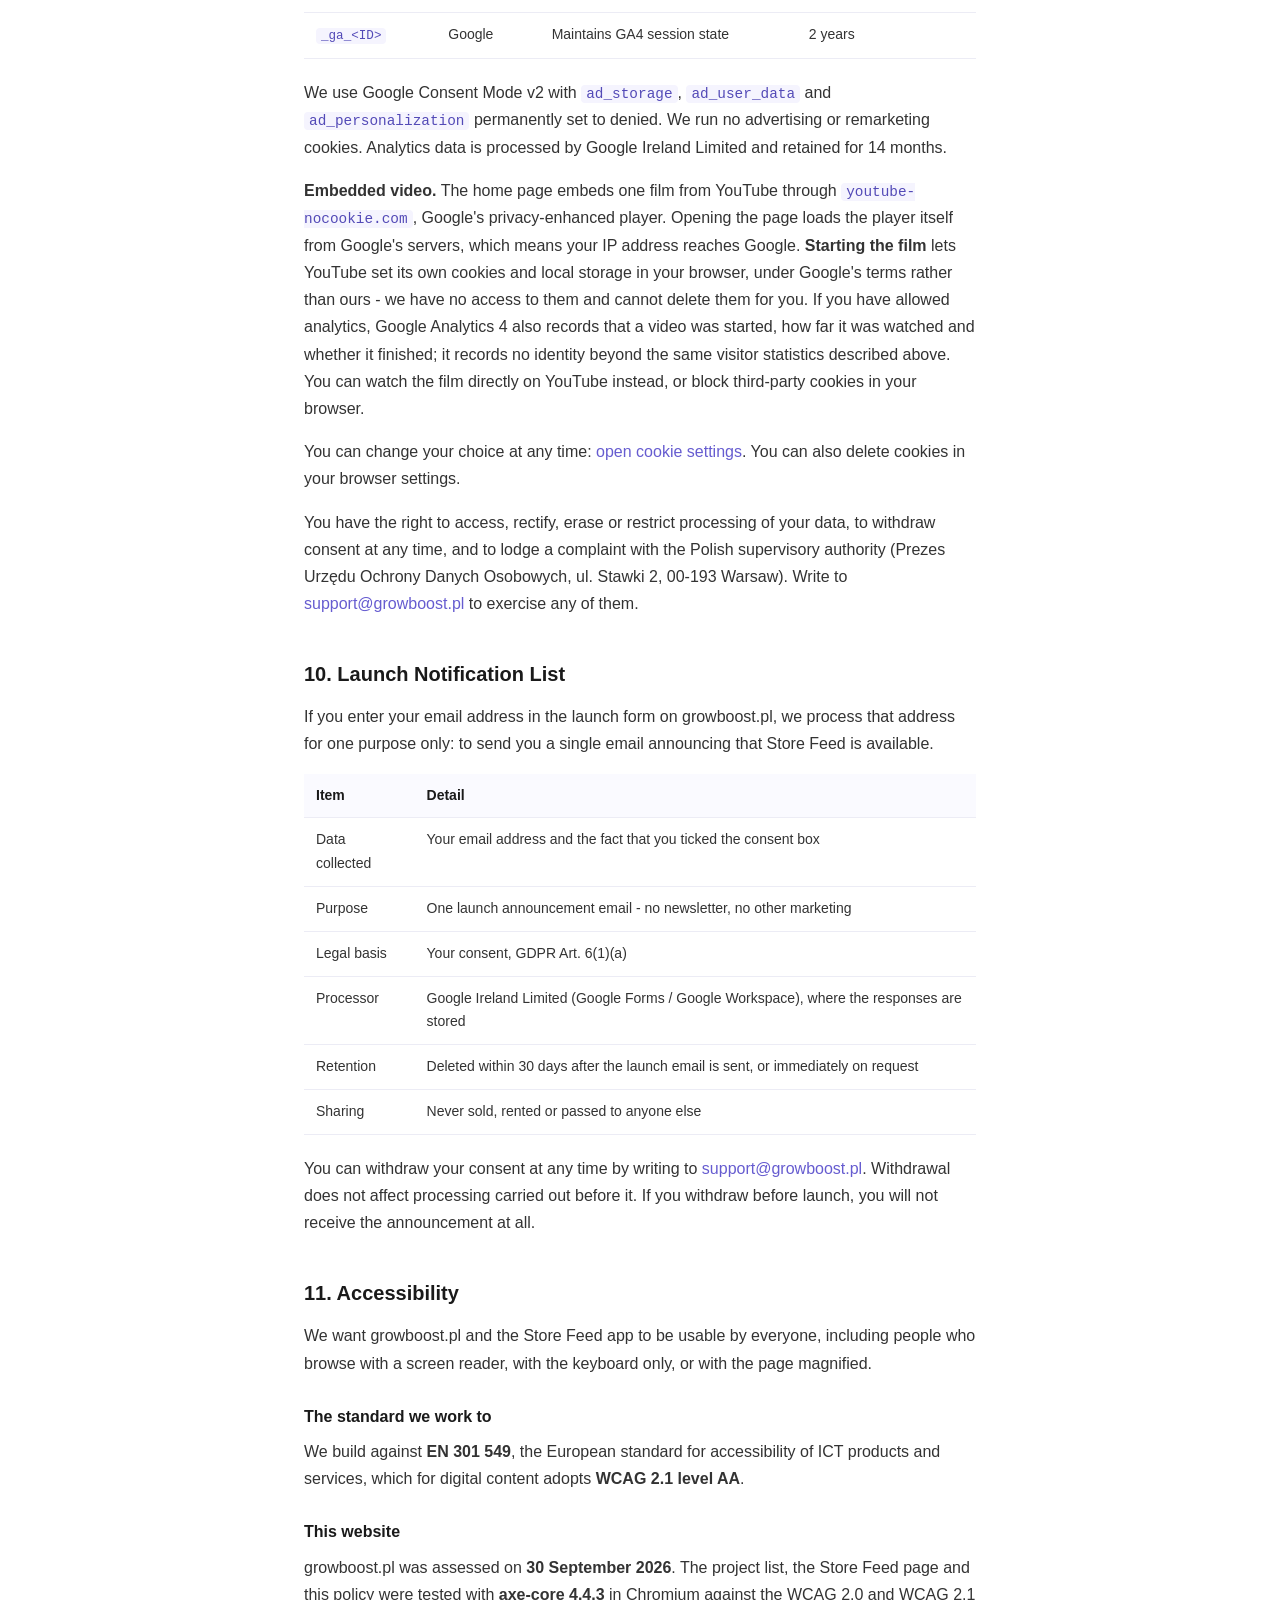
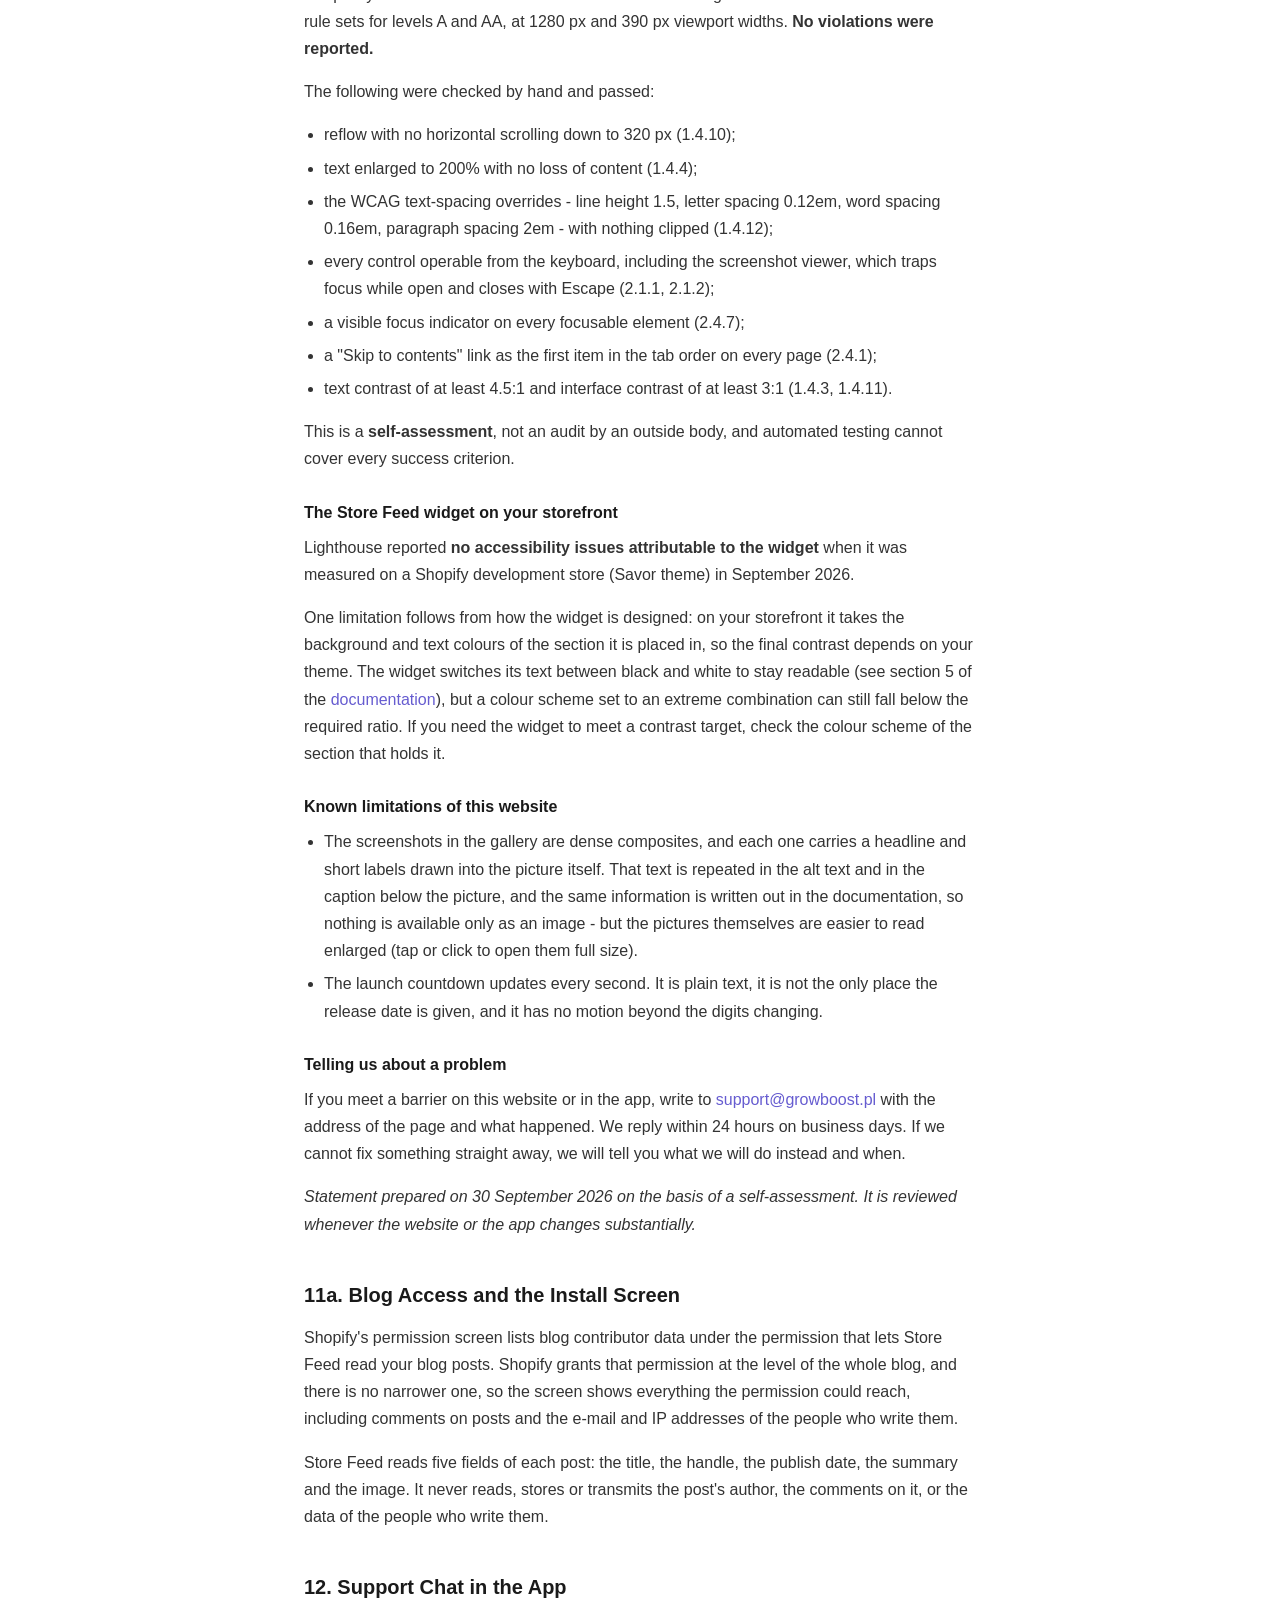
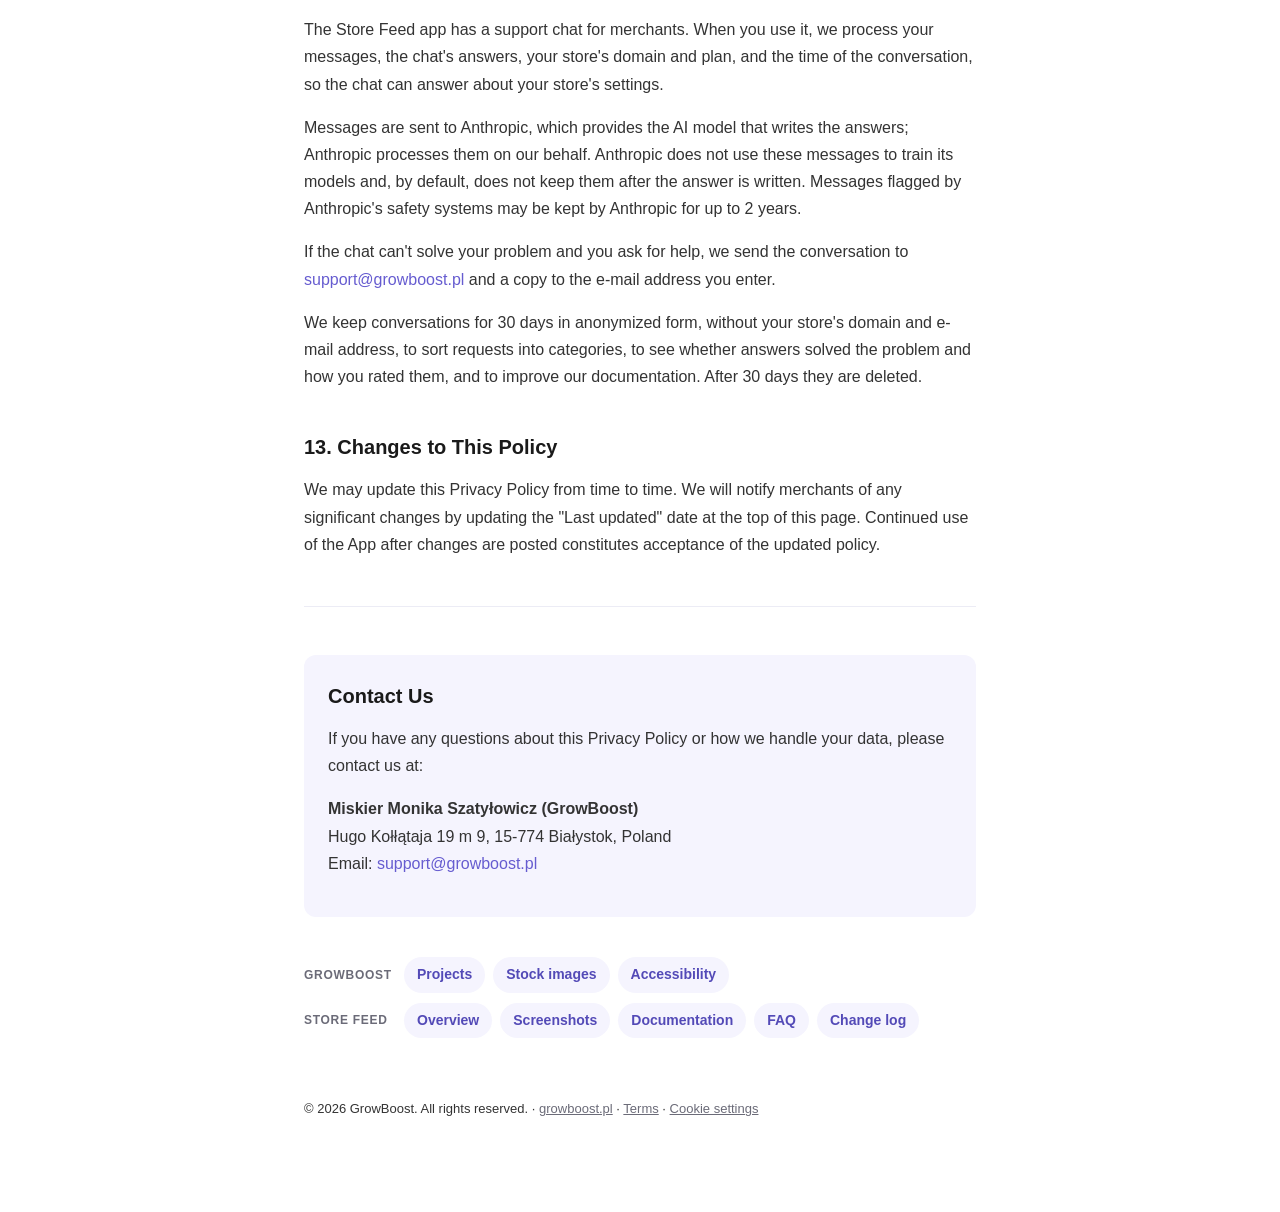
==== commit 0f0946cd: "Sekcja Screenshots: 12 nowych obrazkow w ramce, trzy grupy Stare 7 zrzutow (widget-light-themes, wid" ====
--- a/privacy-policy/index.html
+++ b/privacy-policy/index.html
@@ -29,7 +29,7 @@
   <link rel="stylesheet" href="/assets/consent.css?v=20261112">
   <script src="/assets/consent.js?v=20261112"></script>
 <script src="/assets/mail.js?v=20261112" defer></script>
-  <link rel="stylesheet" href="/assets/site.css?v=20261112">
+  <link rel="stylesheet" href="/assets/site.css?v=20261123">
 
 <script type="application/ld+json">
 {
@@ -109,11 +109,11 @@
       <div class="sitenav__group">
         <span class="sitenav__label" id="nav-sf">Store Feed</span>
         <ul aria-labelledby="nav-sf">
-          <li><a href="/store-feed-what-s-new-app/">Overview</a></li>
-          <li><a href="/store-feed-what-s-new-app/#screens">Screenshots</a></li>
-          <li><a href="/store-feed-what-s-new-app/#doc">Documentation</a></li>
-          <li><a href="/store-feed-what-s-new-app/#faq">FAQ</a></li>
-          <li><a href="/store-feed-what-s-new-app/#changelog">Change log</a></li>
+          <li><a href="/store-feed-new-arrivals/">Overview</a></li>
+          <li><a href="/store-feed-new-arrivals/#screens">Screenshots</a></li>
+          <li><a href="/store-feed-new-arrivals/#doc">Documentation</a></li>
+          <li><a href="/store-feed-new-arrivals/#faq">FAQ</a></li>
+          <li><a href="/store-feed-new-arrivals/#changelog">Change log</a></li>
         </ul>
       </div>
     </nav>
@@ -410,7 +410,7 @@
       One limitation follows from how the widget is designed: on your storefront it takes the
       background and text colours of the section it is placed in, so the final contrast depends on
       your theme. The widget switches its text between black and white to stay readable
-      (see section 5 of the <a href="/store-feed-what-s-new-app/#s5">documentation</a>), but a
+      (see section 5 of the <a href="/store-feed-new-arrivals/#s5">documentation</a>), but a
       colour scheme set to an extreme combination can still fall below the required ratio. If you
       need the widget to meet a contrast target, check the colour scheme of the section that holds
       it.
@@ -418,10 +418,11 @@
 
     <h3>Known limitations of this website</h3>
     <ul>
-      <li>The screenshots in the gallery are dense composites. Each carries a description in its
-        alt text and a caption, and the same information is written out in the documentation, so
-        nothing is available only as an image - but the pictures themselves are easier to read
-        enlarged (tap or click to open them full size).</li>
+      <li>The screenshots in the gallery are dense composites, and each one carries a headline
+        and short labels drawn into the picture itself. That text is repeated in the alt text and
+        in the caption below the picture, and the same information is written out in the
+        documentation, so nothing is available only as an image - but the pictures themselves are
+        easier to read enlarged (tap or click to open them full size).</li>
       <li>The launch countdown updates every second. It is plain text, it is not the only place the
         release date is given, and it has no motion beyond the digits changing.</li>
     </ul>
@@ -511,11 +512,11 @@
       <div class="sitenav__group">
         <span class="sitenav__label" id="nav-sf-f">Store Feed</span>
         <ul aria-labelledby="nav-sf-f">
-          <li><a href="/store-feed-what-s-new-app/">Overview</a></li>
-          <li><a href="/store-feed-what-s-new-app/#screens">Screenshots</a></li>
-          <li><a href="/store-feed-what-s-new-app/#doc">Documentation</a></li>
-          <li><a href="/store-feed-what-s-new-app/#faq">FAQ</a></li>
-          <li><a href="/store-feed-what-s-new-app/#changelog">Change log</a></li>
+          <li><a href="/store-feed-new-arrivals/">Overview</a></li>
+          <li><a href="/store-feed-new-arrivals/#screens">Screenshots</a></li>
+          <li><a href="/store-feed-new-arrivals/#doc">Documentation</a></li>
+          <li><a href="/store-feed-new-arrivals/#faq">FAQ</a></li>
+          <li><a href="/store-feed-new-arrivals/#changelog">Change log</a></li>
         </ul>
       </div>
     </nav>
@@ -523,7 +524,7 @@
     <footer>
       <p>&copy; 2026 GrowBoost. All rights reserved. ·
         <a href="/">growboost.pl</a> ·
-        <a href="/terms/">Terms</a> ·
+        <a href="/store-feed-new-arrivals/terms/">Terms</a> ·
         <a href="#" data-gb-consent-open>Cookie settings</a>
       </p>
     </footer>
--- a/assets/site.css
+++ b/assets/site.css
@@ -325,7 +325,7 @@
 }
 .bleed > * { max-width: 1080px; margin-inline: auto; }
 
-.shots { display: grid; gap: 26px; list-style: none; margin: 0; padding: 0; }
+.shots { display: grid; gap: 40px; list-style: none; margin: 0; padding: 0; }
 @media (min-width: 900px) {
   .shots--two { grid-template-columns: 1fr 1fr; }
 }
@@ -342,8 +342,9 @@
 .shot__btn:hover { border-color: var(--brand); box-shadow: 0 10px 30px rgba(83, 74, 183, 0.13); transform: translateY(-2px); }
 .shot__btn:focus-visible { outline: 2px solid var(--brand); outline-offset: 3px; }
 .shot__btn img { display: block; width: 100%; height: auto; }
-.shot figcaption { font-size: 14.5px; color: var(--ink-mute); margin-top: 10px; line-height: 1.55; }
+.shot figcaption { font-size: 14.5px; color: var(--ink-mute); margin-top: 10px; line-height: 1.55; max-width: 74ch; }
 .shot figcaption b { color: var(--ink-soft); font-weight: 600; }
+.shot__doc { display: block; margin-top: 6px; font-size: 13.5px; font-weight: 600; }
 
 /* --- lightbox --- */
 .lb {
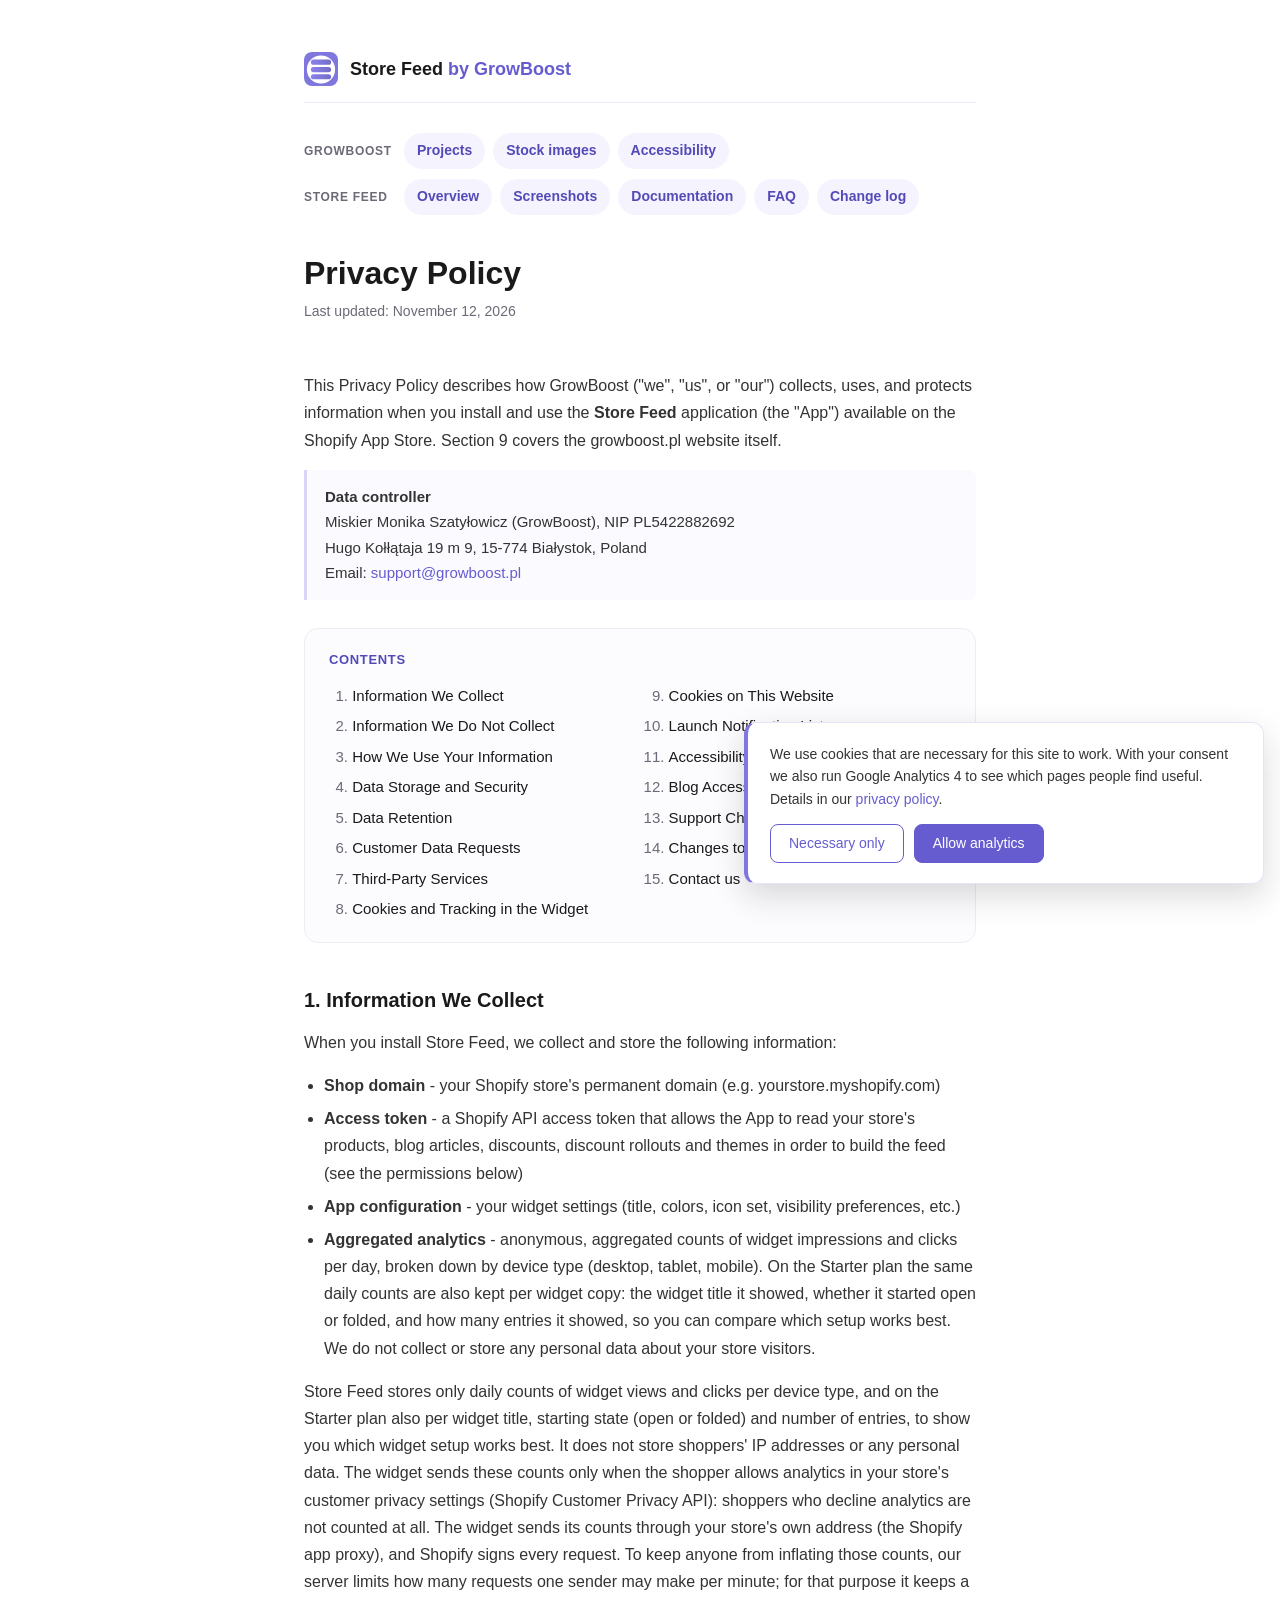
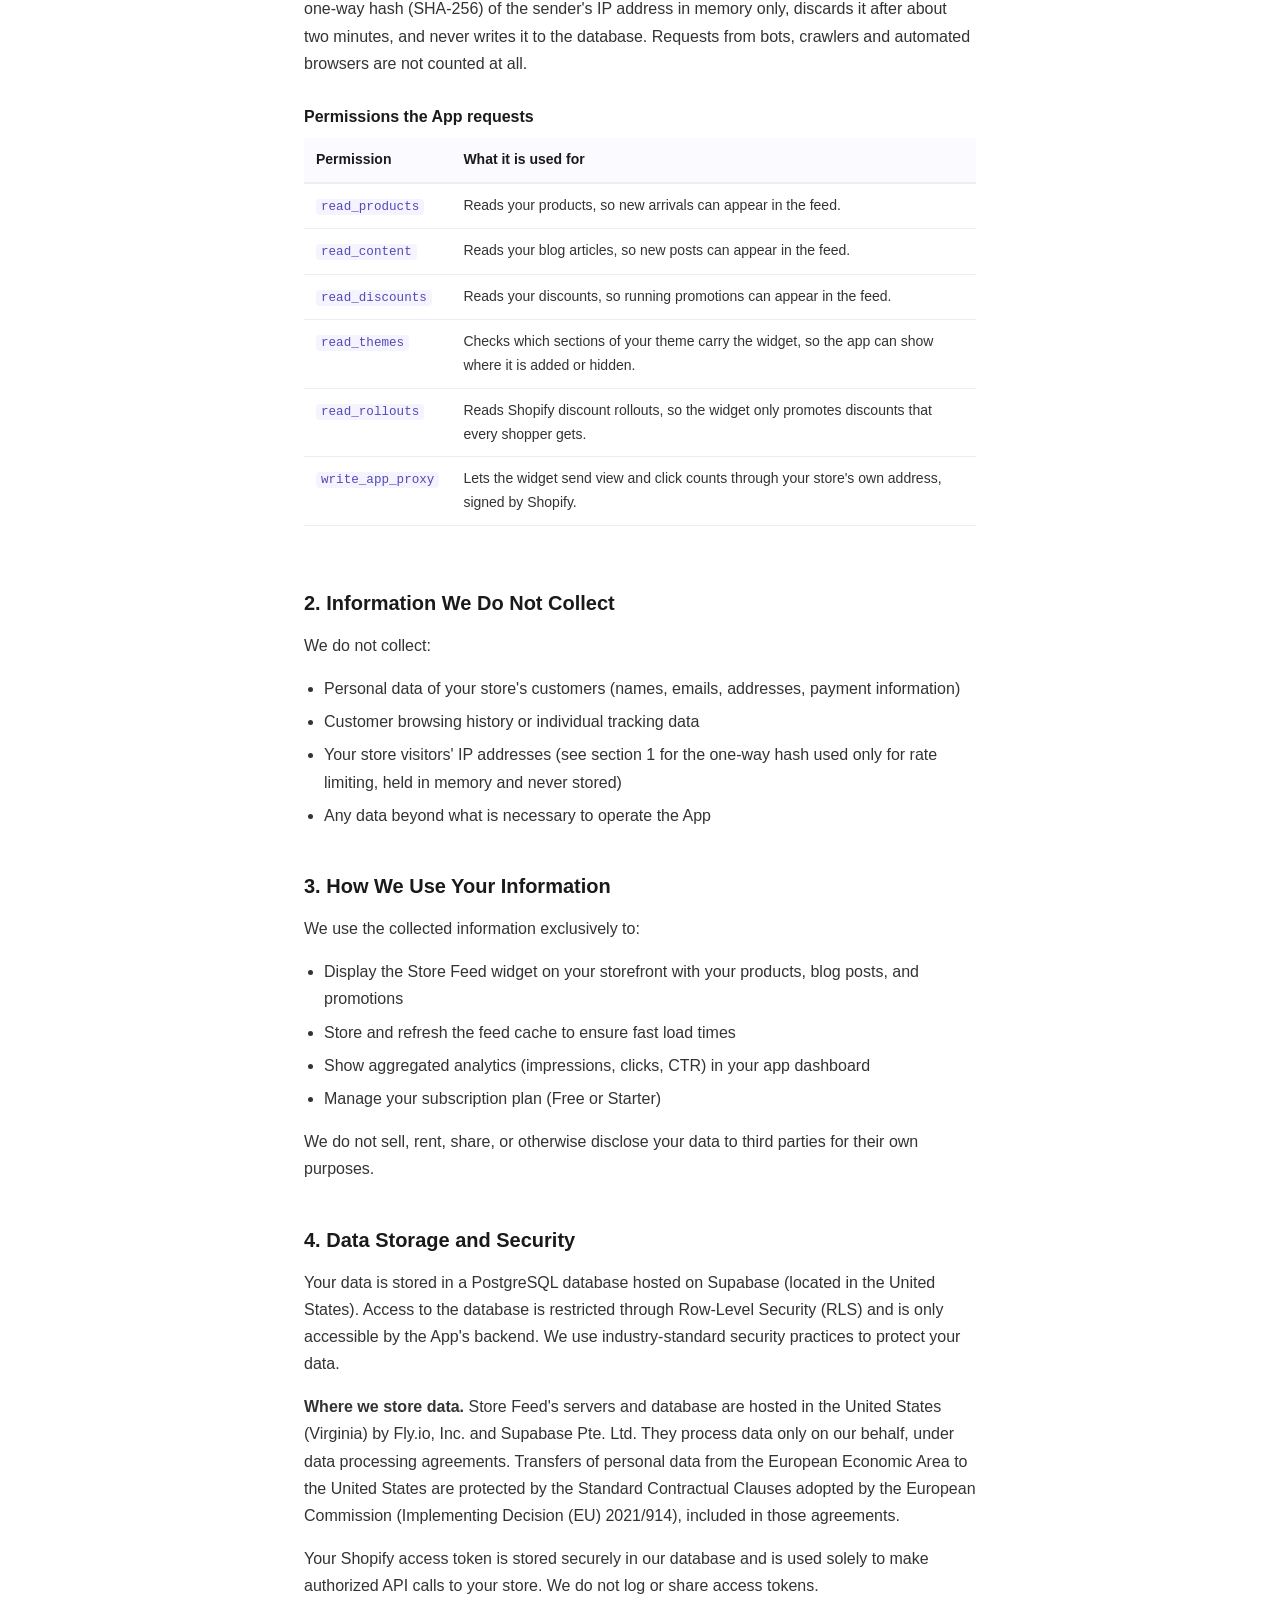
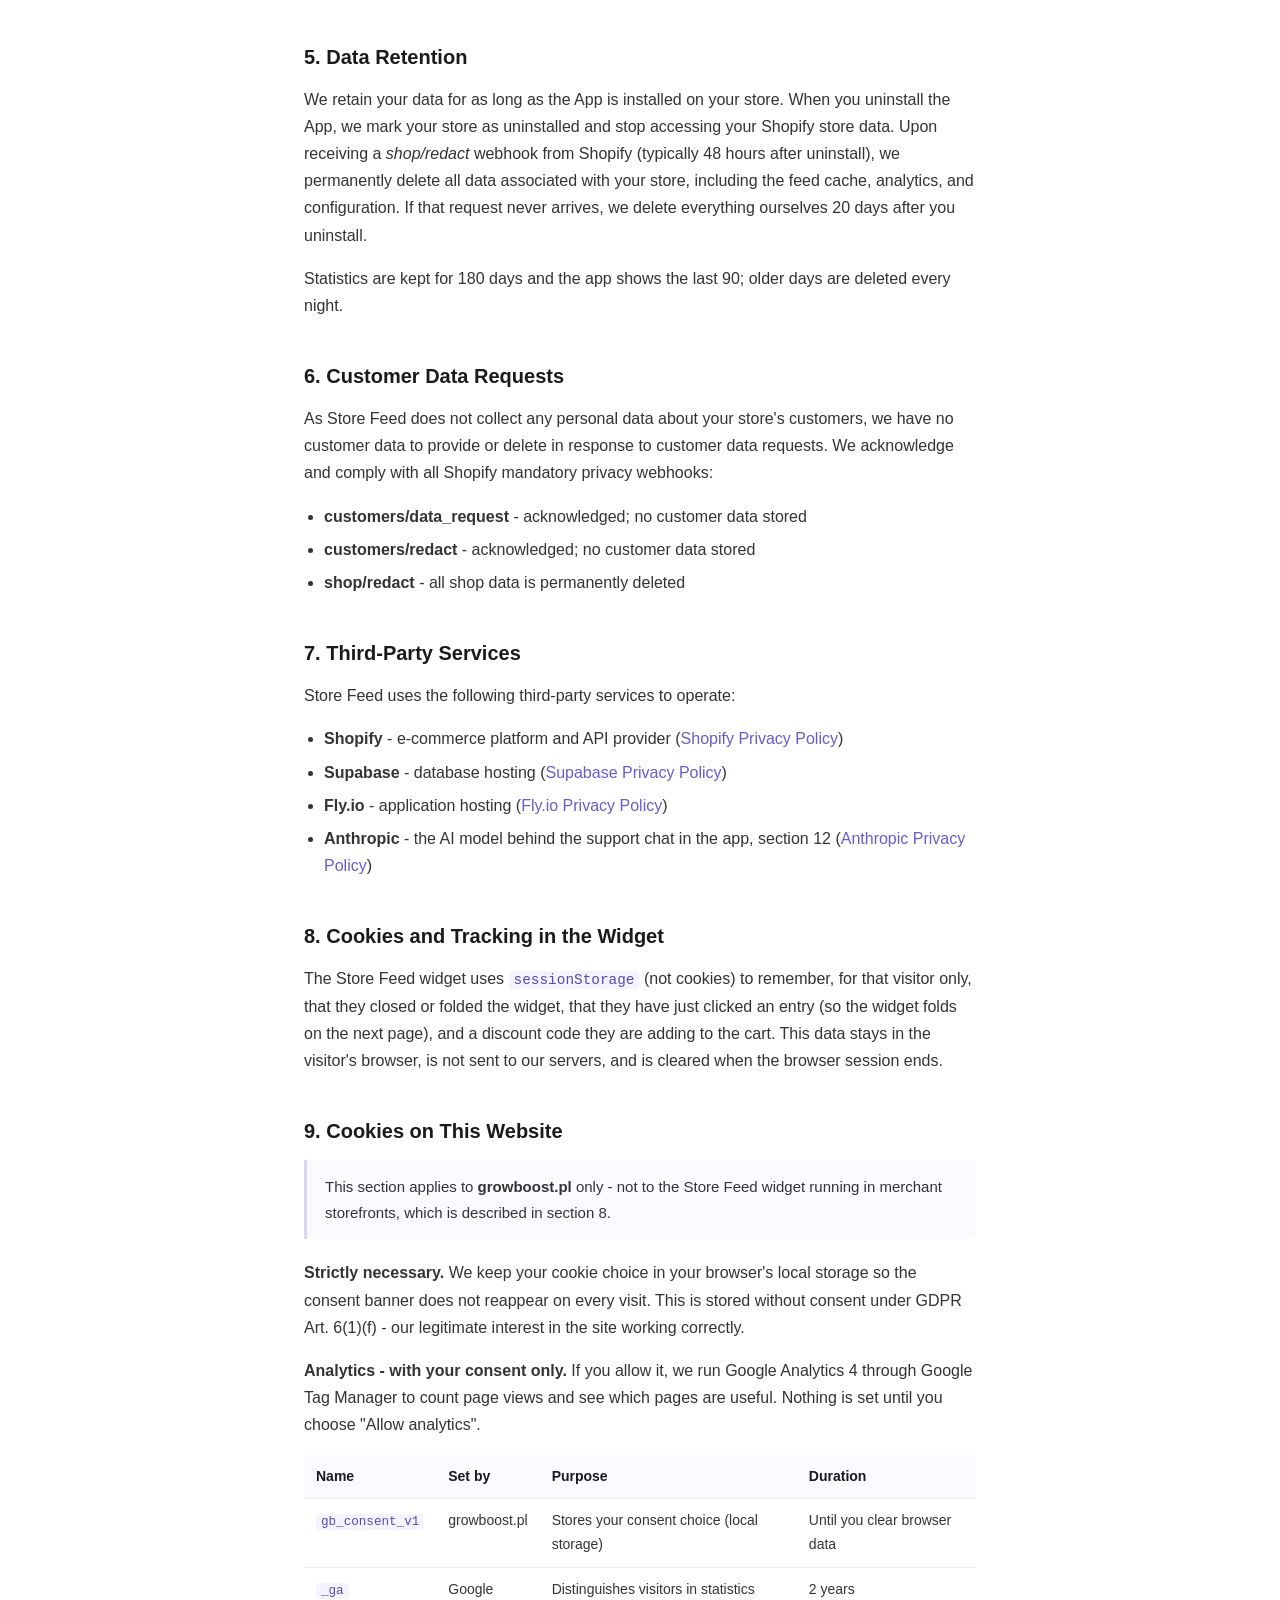
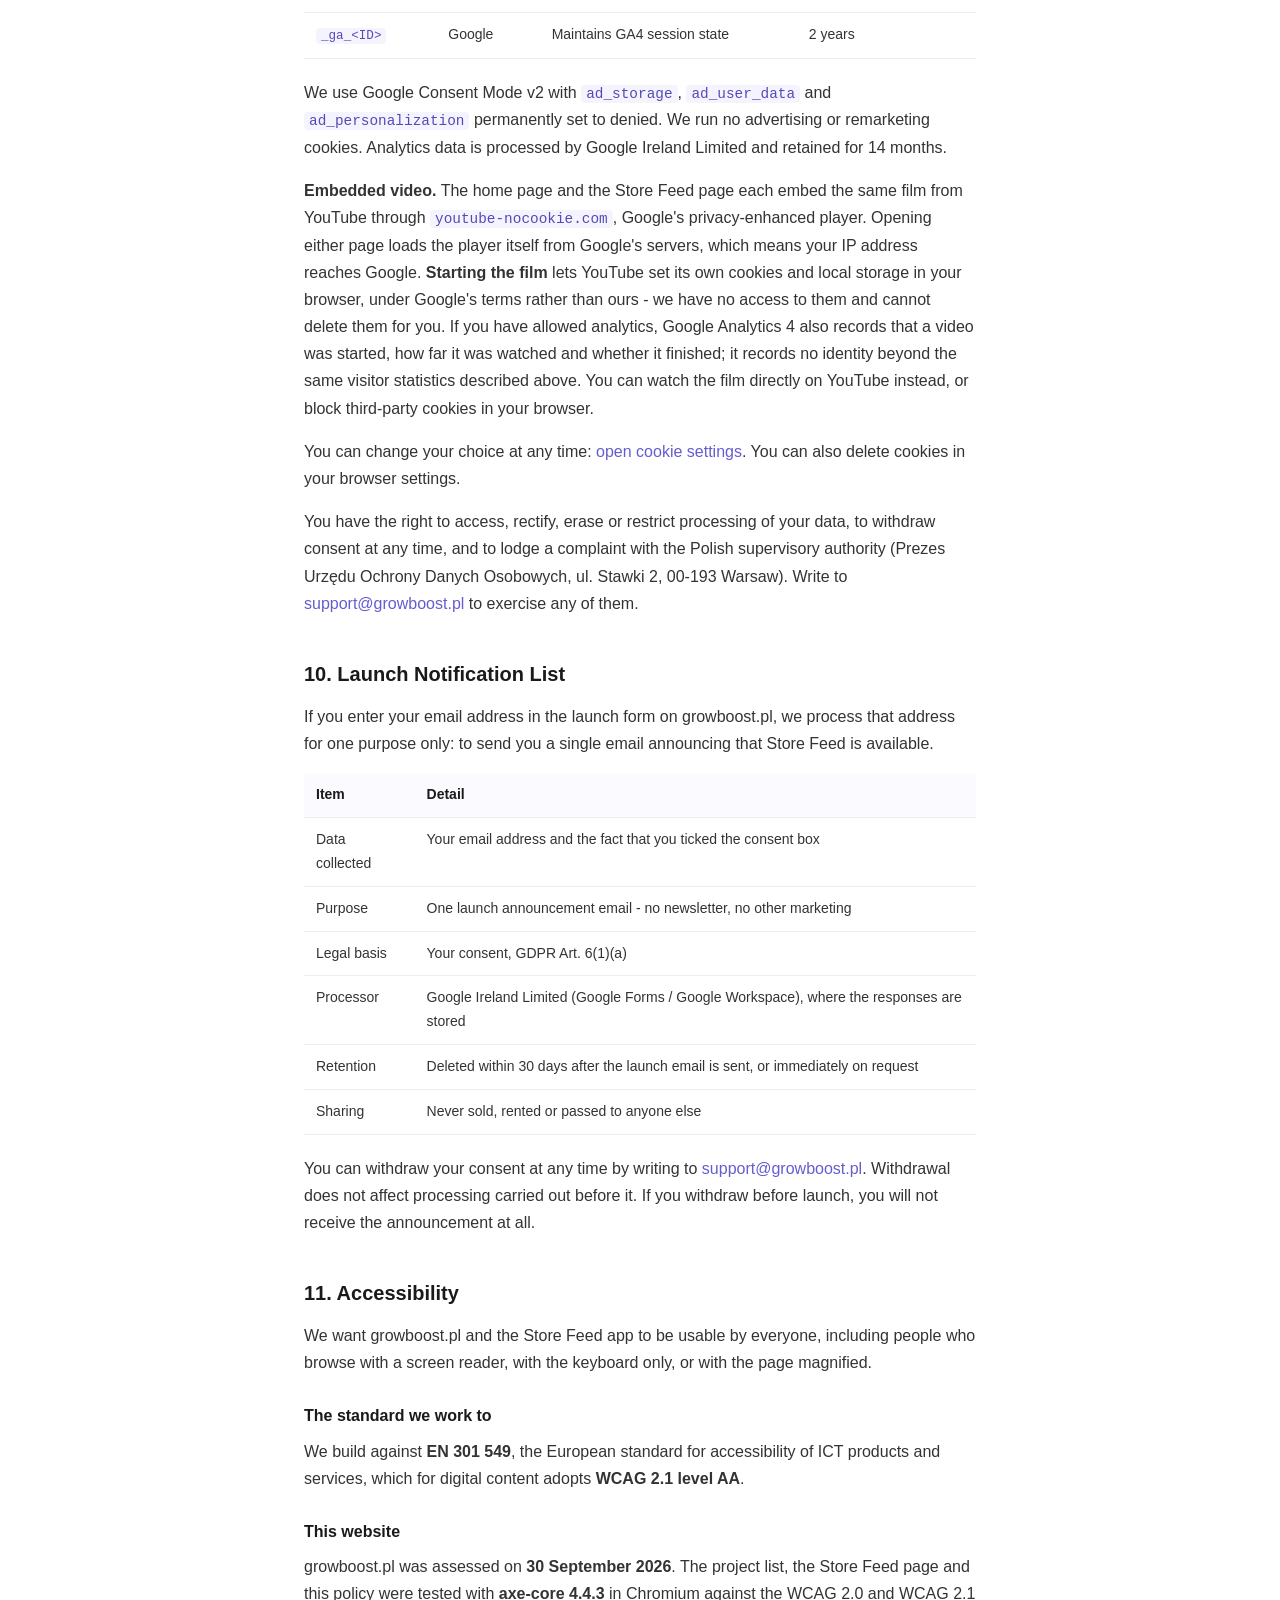
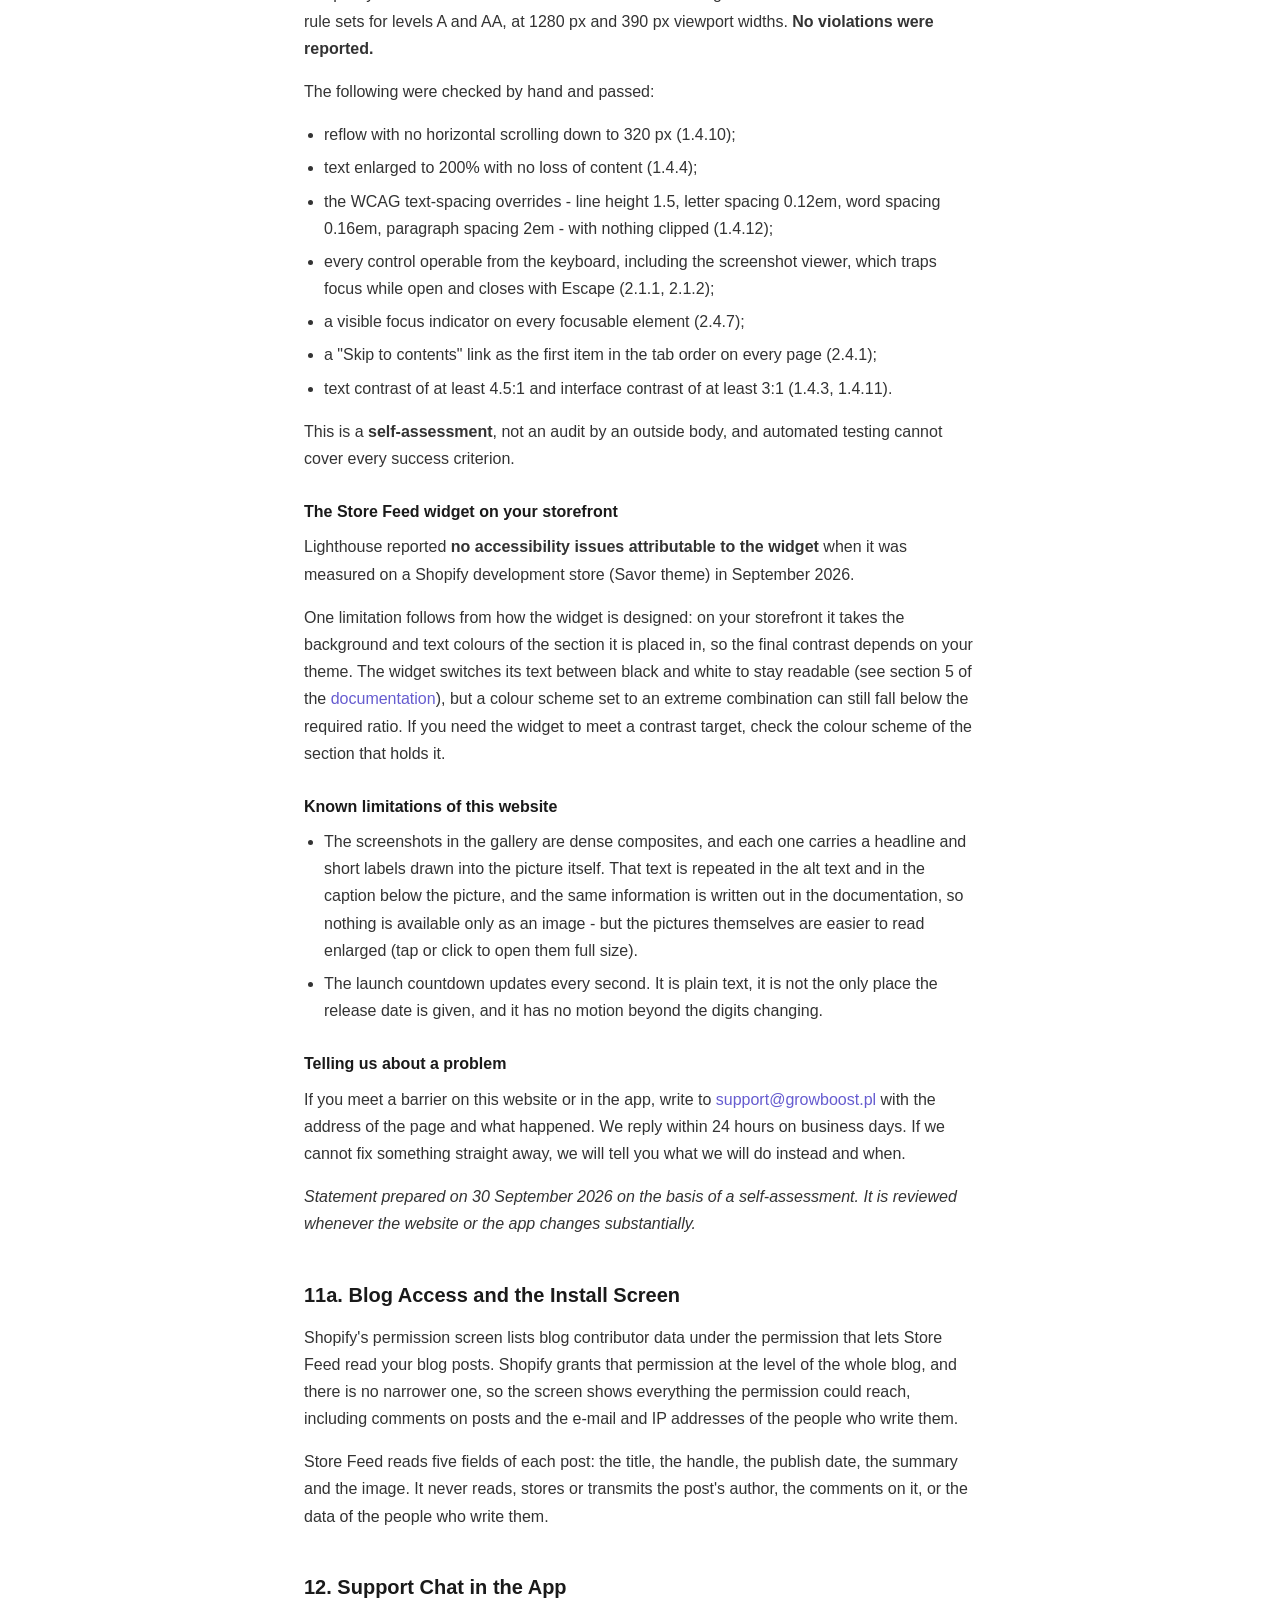
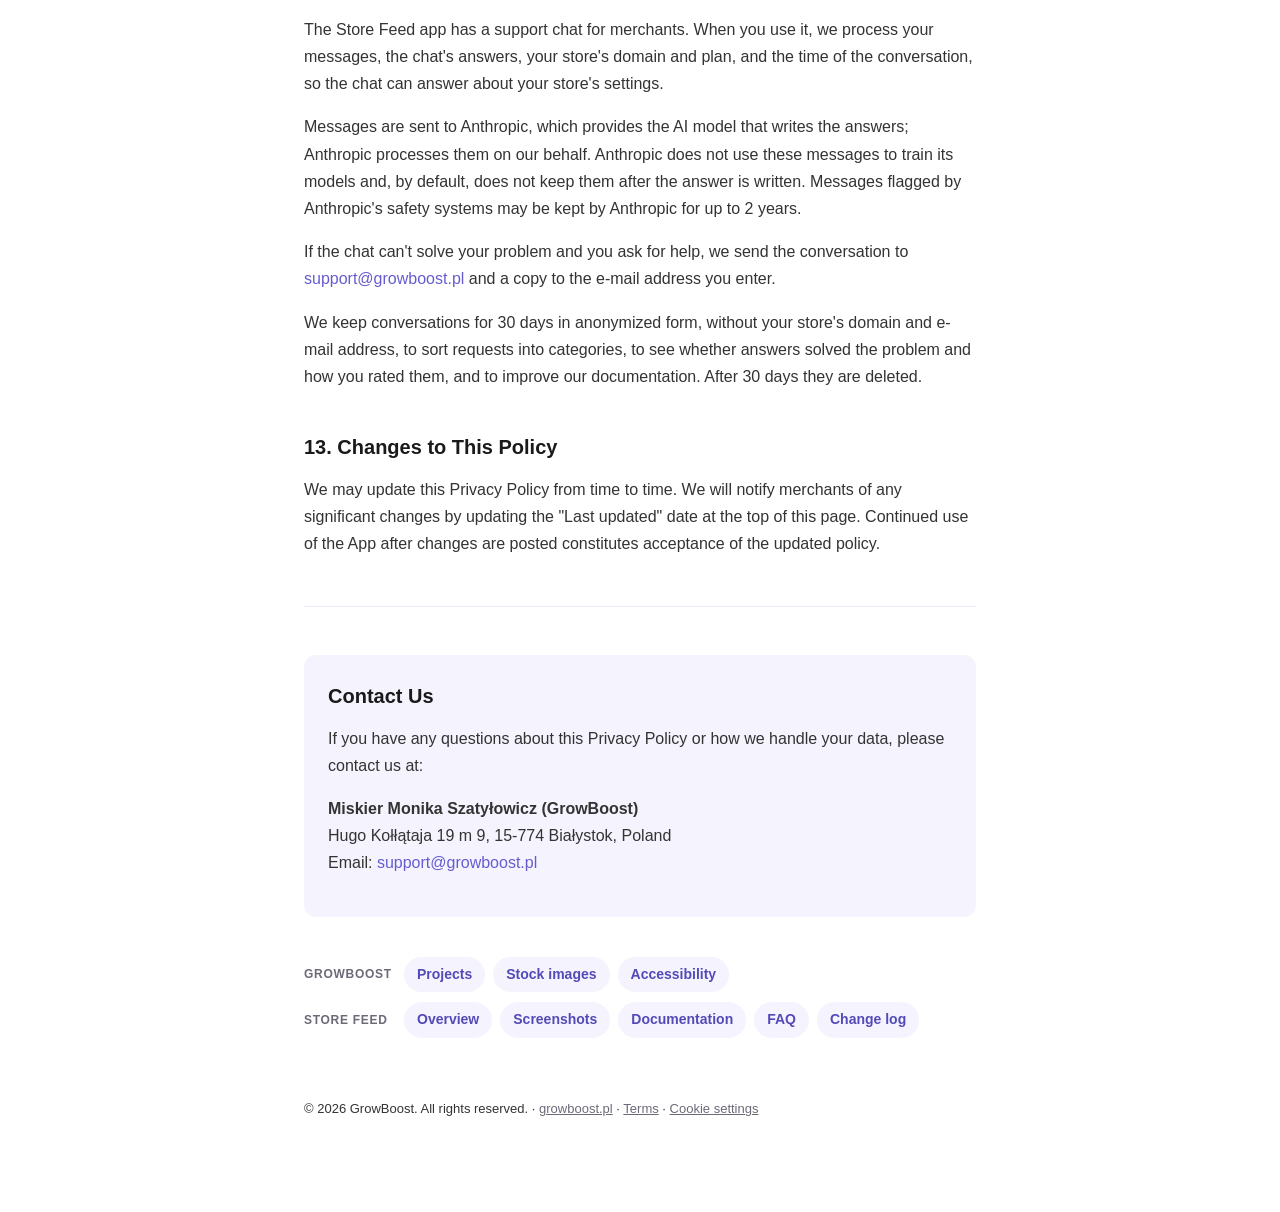
==== commit 9d52724f: "Film promocyjny na stronie aplikacji Nowa sekcja "Video" na /store-feed-new-arrivals/, nad Screensho" ====
--- a/privacy-policy/index.html
+++ b/privacy-policy/index.html
@@ -315,10 +315,10 @@
       for 14 months.
     </p>
     <p>
-      <strong>Embedded video.</strong> The home page embeds one film from YouTube through
-      <code>youtube-nocookie.com</code>, Google's privacy-enhanced player. Opening the page
-      loads the player itself from Google's servers, which means your IP address reaches
-      Google. <strong>Starting the film</strong> lets YouTube set its own cookies and local
+      <strong>Embedded video.</strong> The home page and the Store Feed page each embed the
+      same film from YouTube through <code>youtube-nocookie.com</code>, Google's
+      privacy-enhanced player. Opening either page loads the player itself from Google's
+      servers, which means your IP address reaches Google. <strong>Starting the film</strong> lets YouTube set its own cookies and local
       storage in your browser, under Google's terms rather than ours - we have no access to
       them and cannot delete them for you. If you have allowed analytics, Google Analytics 4
       also records that a video was started, how far it was watched and whether it finished;
